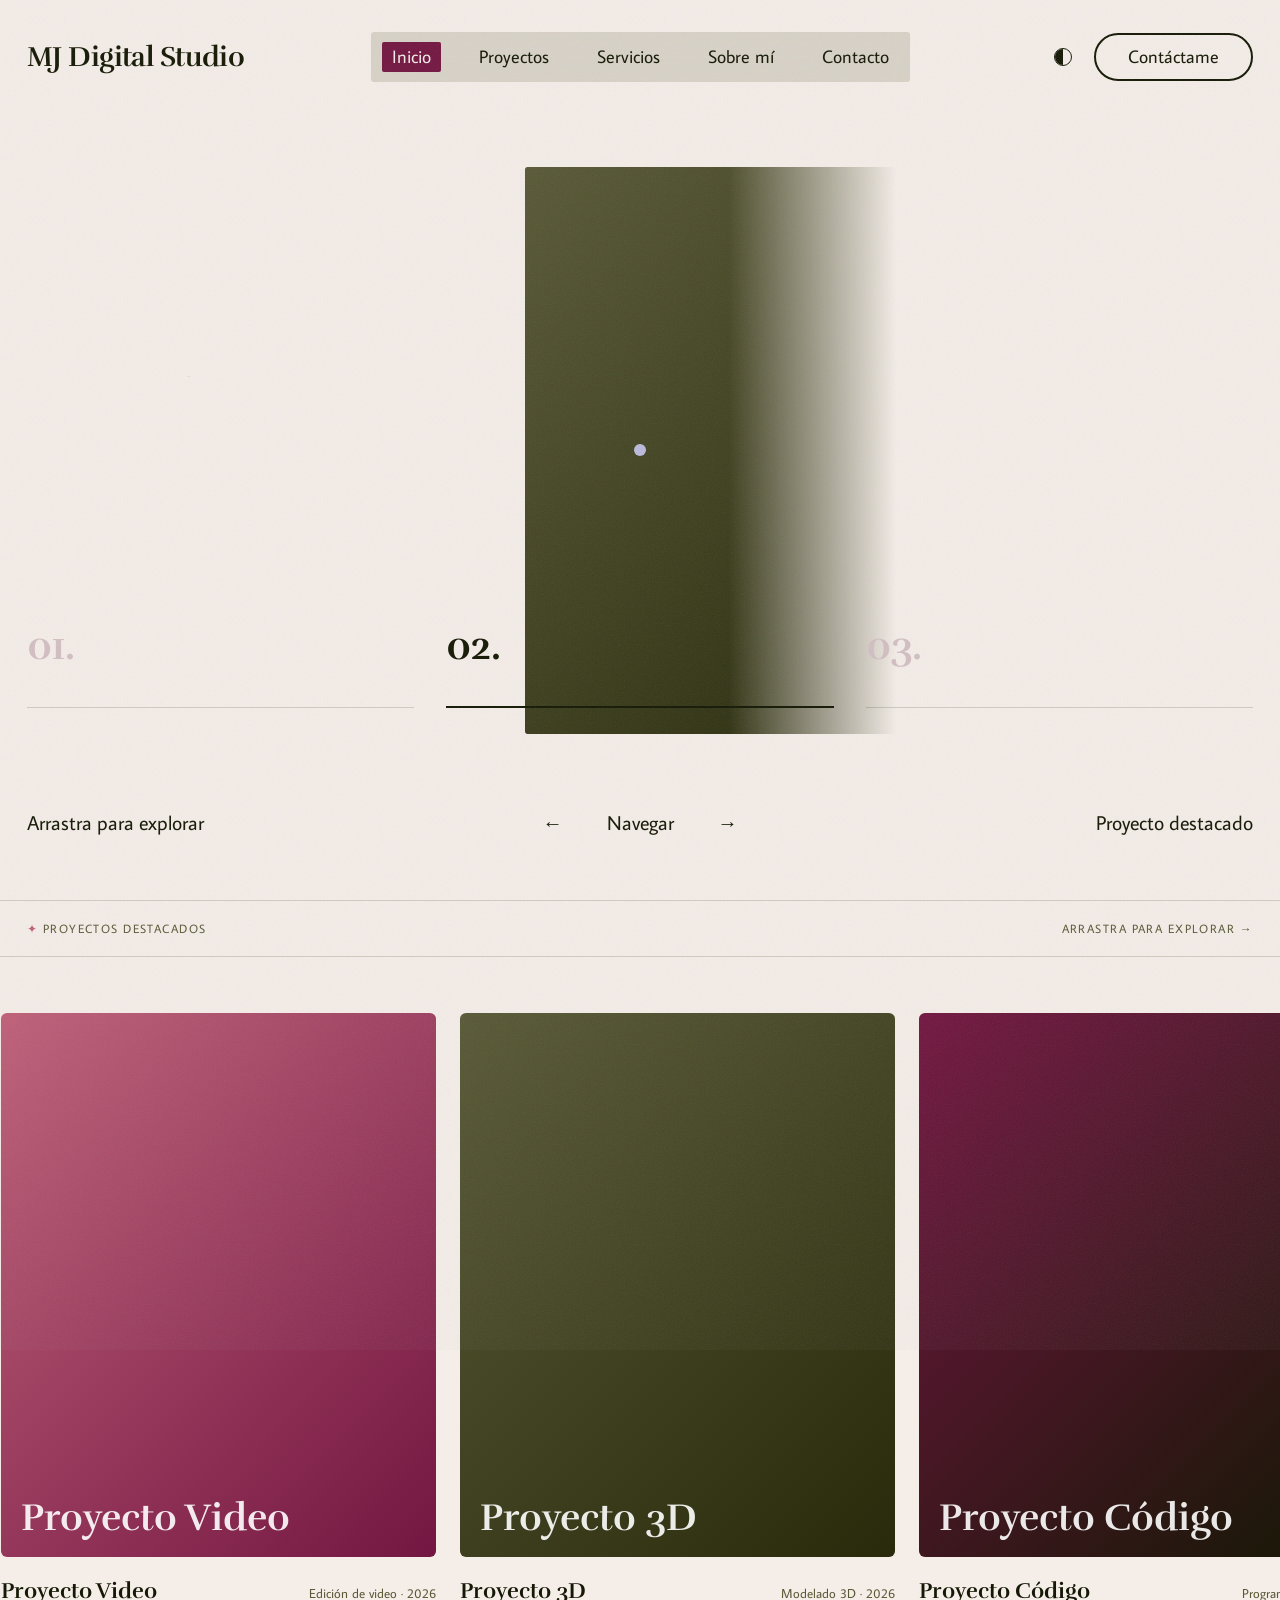
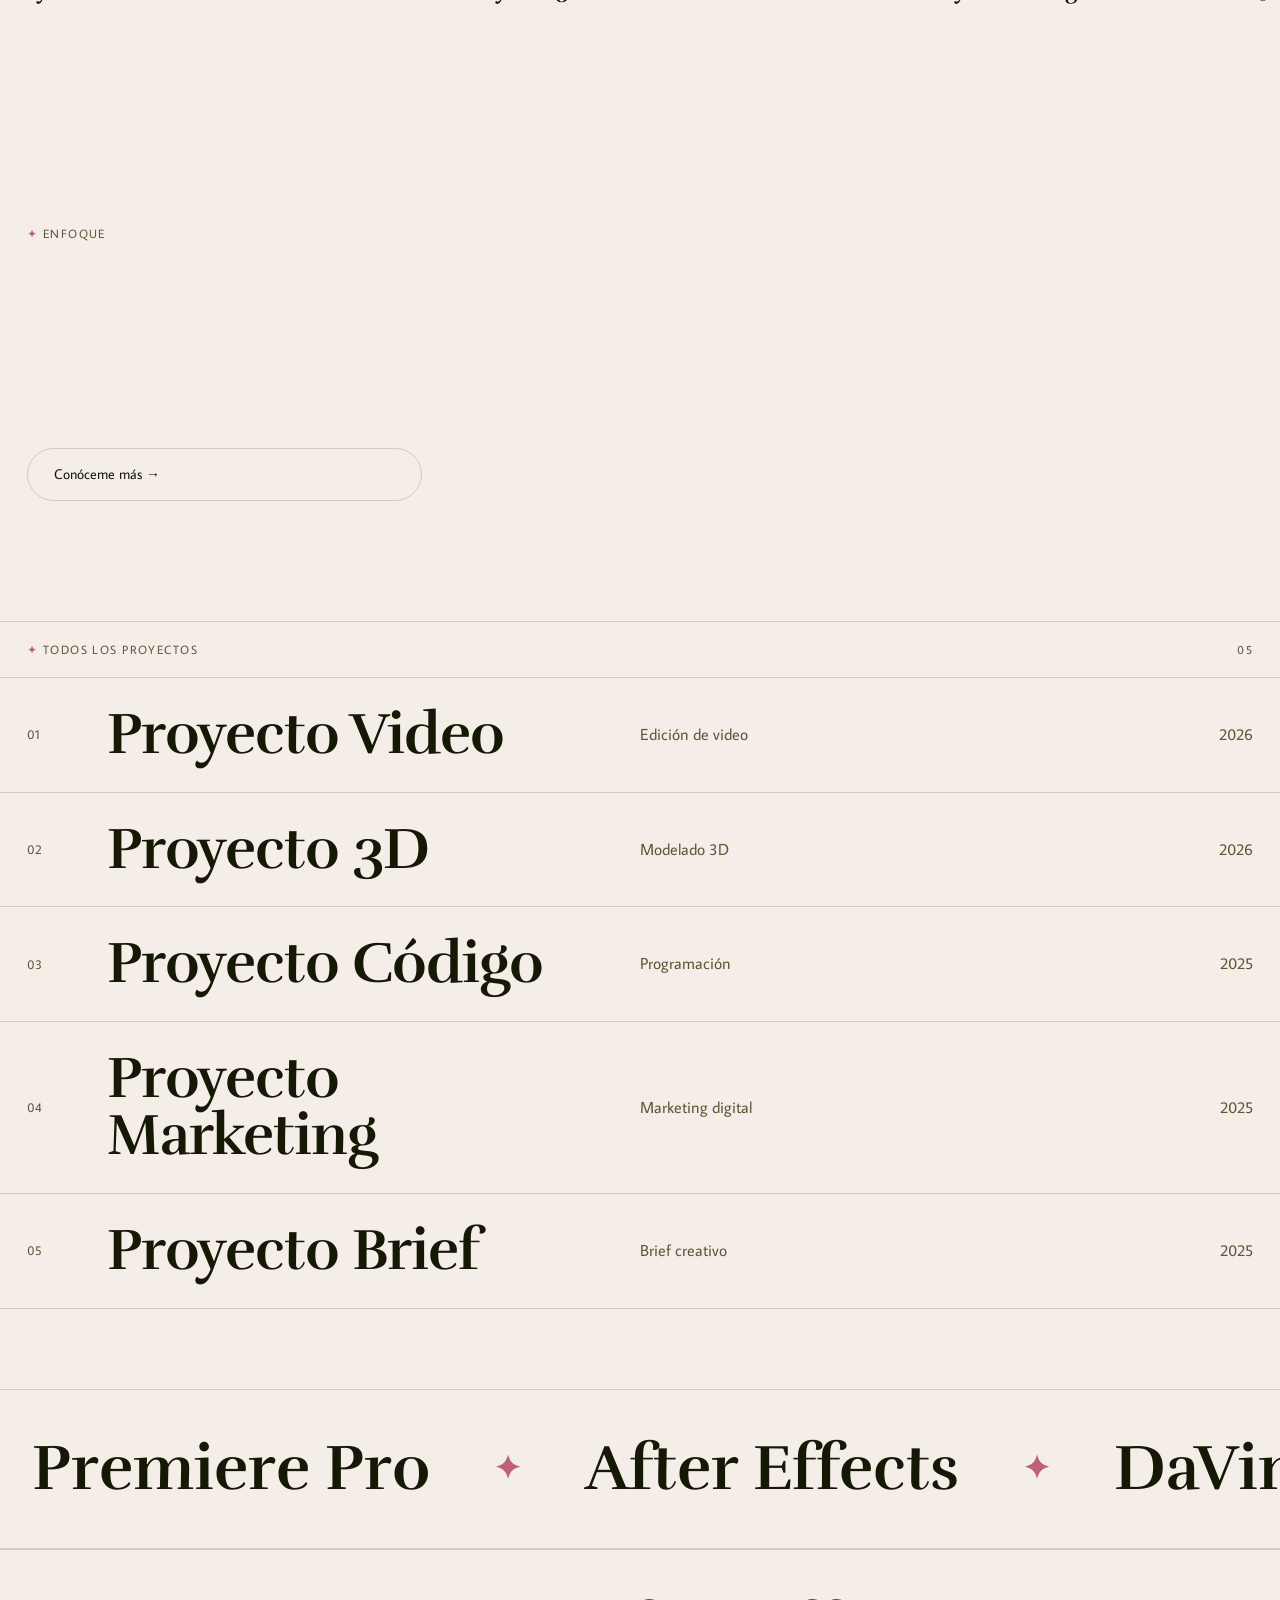
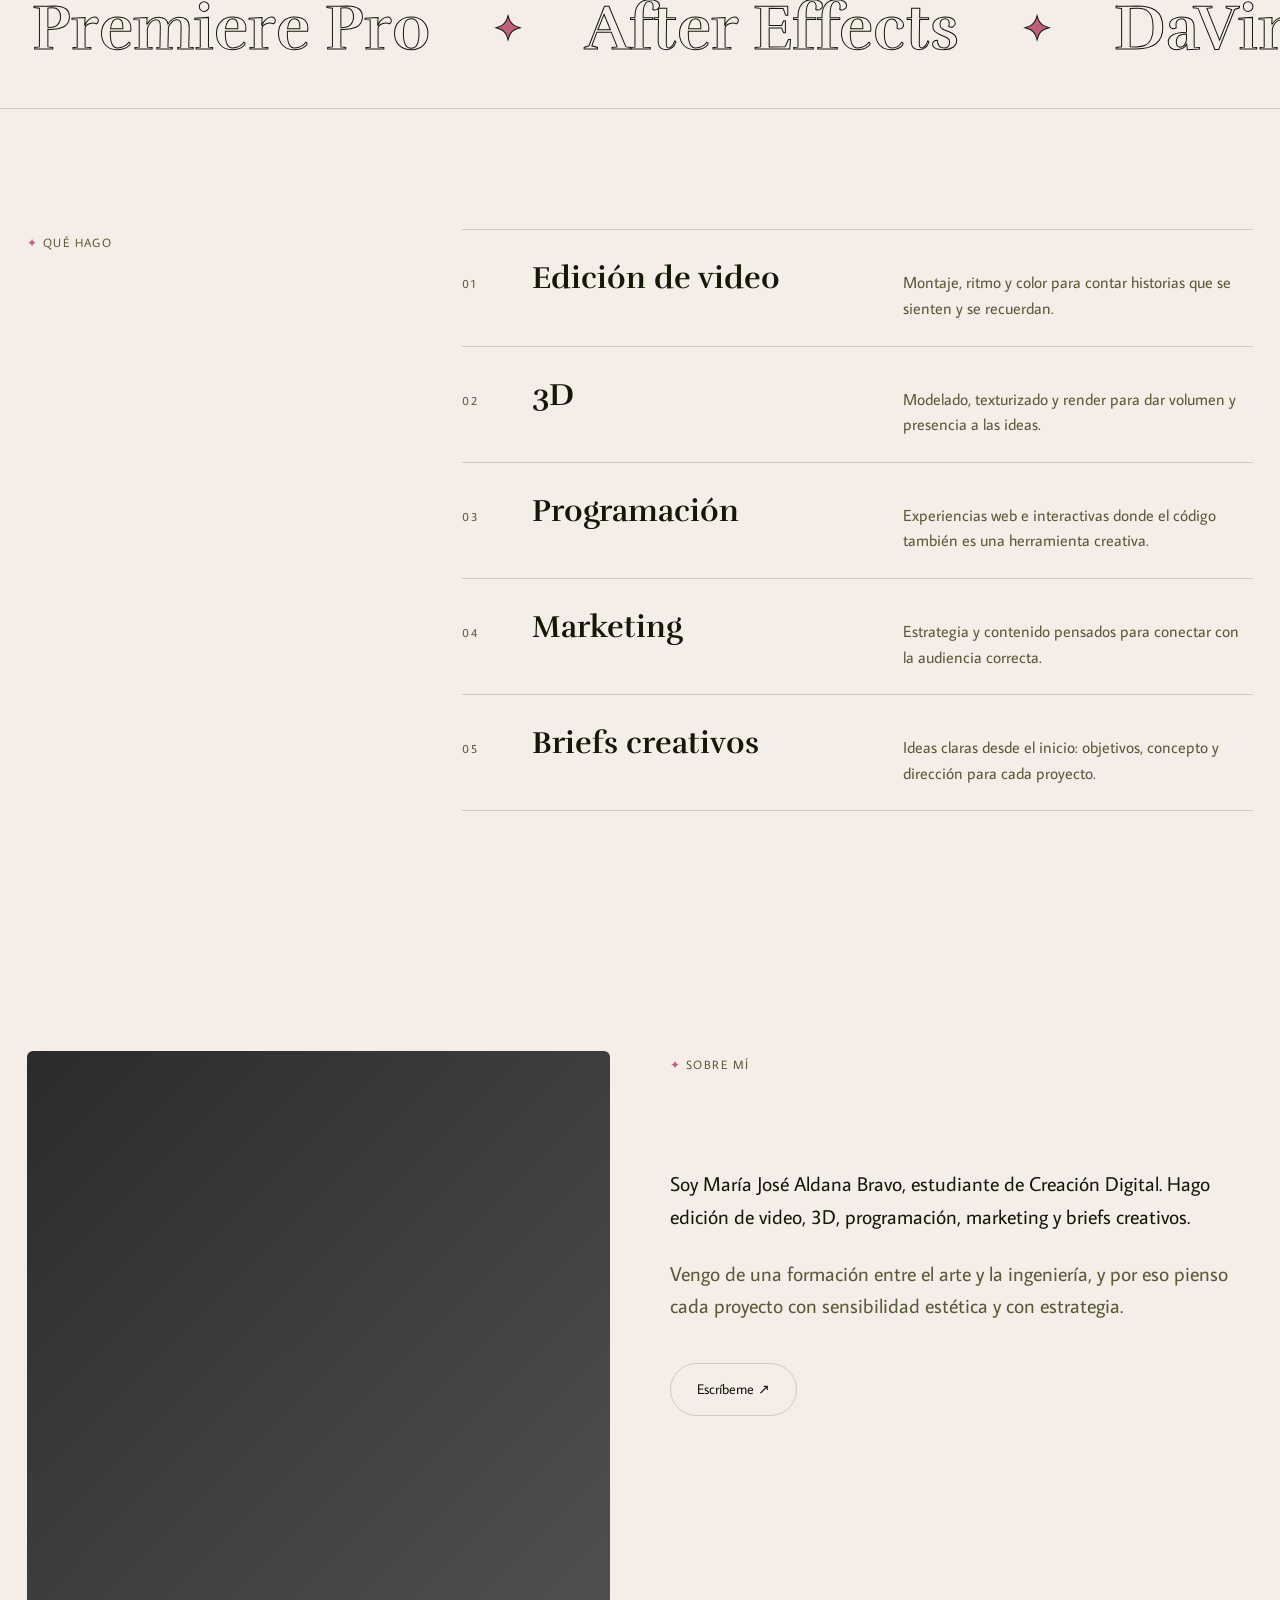
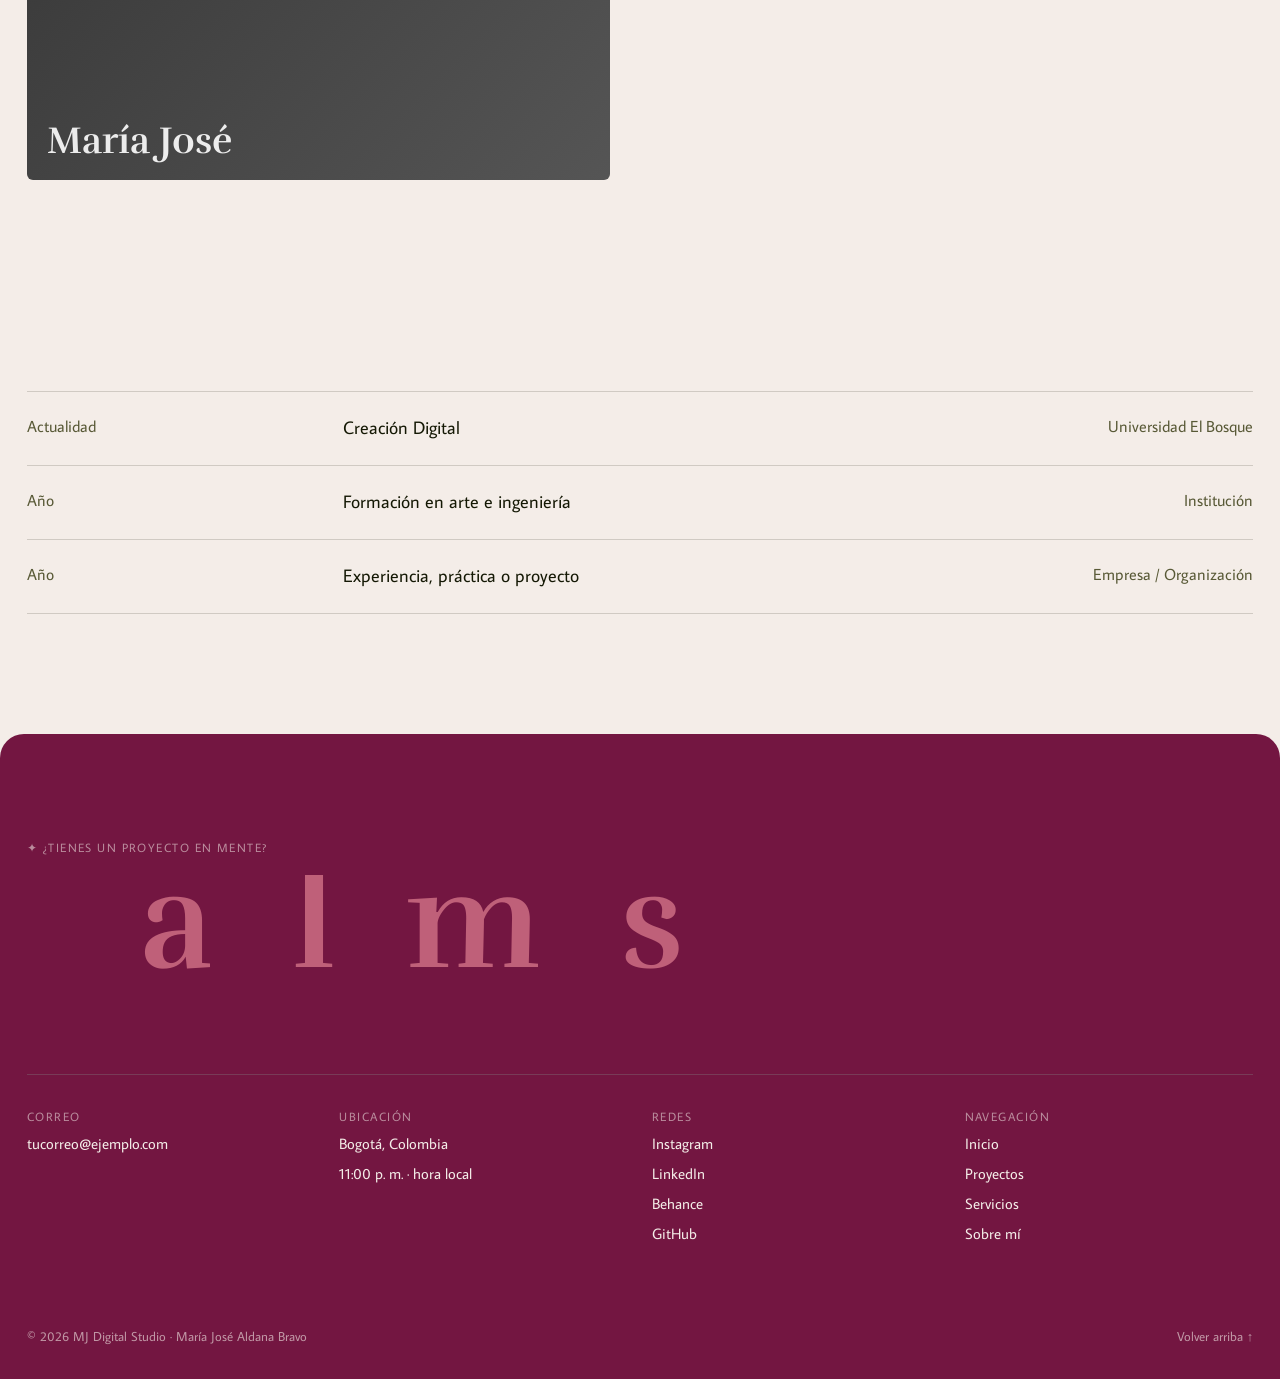
==== index.html @ 1cb133fa "Animacion de letras que entran y salen - Letras enmascaradas que entran alternando arriba/abajo al a" ====
<!doctype html>
<html lang="es">
<head>
  <meta charset="utf-8">
  <meta name="viewport" content="width=device-width, initial-scale=1, viewport-fit=cover">
  <title>MJ Digital Studio</title>
  <meta name="description" content="MJ Digital Studio — Portafolio de María José Aldana Bravo: edición de video, 3D, programación, marketing y briefs creativos.">
  <link rel="preconnect" href="https://fonts.googleapis.com">
  <link rel="preconnect" href="https://fonts.gstatic.com" crossorigin>
  <link href="https://fonts.googleapis.com/css2?family=Average+Sans&family=Rufina:wght@400;700&display=swap" rel="stylesheet">
  <link rel="stylesheet" href="css/styles.css">
</head>
<body class="is-loading" data-page="home" id="top">

  <!-- Preloader -->
  <div class="loader" id="loader">
    <span class="label">Cargando portafolio</span>
    <span class="loader__count">0</span>
  </div>

  <div class="cursor" id="cursor"><span></span></div>
  <header class="header" id="header"></header>
  <nav class="menu" id="menu"></nav>

  <main>
    <!-- HERO -->
    <section class="fh" id="inicio" data-cursor="Arrastrar">
      <div class="fh__media" id="fhMedia"></div>
      <h1 class="fh__title"><a class="sw-wrap" id="fhLink" href="#" data-cursor="Ver"><span id="fhTitle"></span></a></h1>
      <div class="fh__meta">
        <span class="sw-wrap"><span class="sw" id="fhYear"></span></span>
        <span class="sw-wrap"><span class="sw" id="fhCat"></span></span>
      </div>
      <div class="fh__tabs" id="fhTabs"></div>
      <div class="fh__bar">
        <span class="fh__drag">Arrastra para explorar</span>
        <div class="fh__nav">
          <button id="fhPrev" aria-label="Anterior" data-hover>←</button>
          <span>Navegar</span>
          <button id="fhNext" aria-label="Siguiente" data-hover>→</button>
        </div>
        <span>Proyecto destacado</span>
      </div>
    </section>

    <!-- PROYECTOS DESTACADOS (slider arrastrable) -->
    <div class="sec-head" id="proyectos">
      <span class="label"><span class="star">✦</span> Proyectos destacados</span>
      <span class="label">Arrastra para explorar →</span>
    </div>
    <section class="slider">
      <div class="slider__track" id="slider" data-cursor="Arrastrar"></div>
    </section>

    <!-- DECLARACIÓN -->
    <section class="statement">
      <div class="statement__side">
        <span class="label"><span class="star">✦</span> Enfoque</span>
        <a class="btn" href="#sobre-mi" data-hover>Conóceme más →</a>
      </div>
      <div>
        <h2 class="statement__text" id="statement"></h2>
      </div>
    </section>

    <!-- ARCHIVO / LISTA DE PROYECTOS -->
    <div class="sec-head">
      <span class="label"><span class="star">✦</span> Todos los proyectos</span>
      <span class="label" id="countProjects">00</span>
    </div>
    <section class="list" id="list"></section>
    <div class="list__preview" id="listPreview"></div>

    <!-- HERRAMIENTAS -->
    <section aria-label="Herramientas">
      <div class="marquee"><div class="marquee__inner"></div></div>
      <div class="marquee marquee--rev"><div class="marquee__inner"></div></div>
    </section>

    <!-- SERVICIOS -->
    <section class="services" id="servicios">
      <div>
        <span class="label"><span class="star">✦</span> Qué hago</span>
        <h2 style="margin-top:16px" data-split>Servicios y habilidades</h2>
      </div>
      <ul class="services__list" id="services"></ul>
    </section>

    <!-- SOBRE MÍ -->
    <section class="about" id="sobre-mi">
      <div class="about__photo reveal" id="aboutPhoto"></div>
      <div>
        <span class="label"><span class="star">✦</span> Sobre mí</span>
        <h2 style="margin-top:16px" id="aboutTitle" data-split></h2>
        <div class="about__text" id="aboutText"></div>
        <div class="about__actions" id="aboutActions"></div>
      </div>
    </section>

    <!-- TRAYECTORIA -->
    <section class="timeline">
      <h2 data-split>Trayectoria</h2>
      <ul id="timeline"></ul>
    </section>
  </main>

  <footer class="footer" id="contacto"></footer>

  <script src="js/data.js"></script>
  <script src="js/main.js"></script>
</body>
</html>
---- css/styles.css ----
/* =========================================================
   ESTILOS DEL PORTAFOLIO
   Cambia los colores y fuentes en :root
   ========================================================= */
/* ---------- Paleta MJ Digital Studio ----------
   Rosa     #BF6079
   Vino     #731641
   Oliva    #585936
   Musgo    #282A0B
   Noche    #141804
   Crema    #F4EDE8  (fondo claro que equilibra la paleta)
*/
:root {
  --rosa: #bf6079;
  --vino: #731641;
  --oliva: #585936;
  --musgo: #282a0b;
  --noche: #141804;
  --crema: #f4ede8;

  --bg: var(--crema);
  --bg-2: #eadfd8;
  --fg: var(--noche);
  --muted: var(--oliva);
  --soft: #d2bfc2;
  --line: rgba(20, 24, 4, 0.16);
  --pill: rgba(88, 89, 54, 0.12);
  --nav-bg: rgba(88, 89, 54, 0.18);
  --nav-solid: #e3d7cf;
  --glass: rgba(244, 237, 232, 0.82);
  --accent: var(--rosa);
  --chip: var(--vino);
  --chip-fg: var(--crema);
  --footer-bg: var(--vino);
  --footer-fg: var(--crema);
  --font-display: "Rufina", Georgia, "Times New Roman", serif;
  --font-body: "Average Sans", "Helvetica Neue", Arial, sans-serif;
  --gutter: clamp(16px, 2.1vw, 40px);
  --ease: cubic-bezier(0.22, 1, 0.36, 1);
}

[data-theme="dark"] {
  --bg: var(--noche);
  --bg-2: var(--musgo);
  --fg: var(--crema);
  --muted: #b3b48c;
  --soft: #4a4b2c;
  --line: rgba(244, 237, 232, 0.16);
  --pill: rgba(244, 237, 232, 0.1);
  --nav-bg: rgba(244, 237, 232, 0.14);
  --nav-solid: var(--musgo);
  --glass: rgba(20, 24, 4, 0.82);
  --accent: var(--rosa);
  --chip: var(--rosa);
  --chip-fg: var(--noche);
  --footer-bg: var(--musgo);
  --footer-fg: var(--crema);
}

::selection { background: var(--rosa); color: var(--crema); }

/* Textura de grano sobre toda la página */
body::after {
  content: ""; position: fixed; inset: -50%; z-index: 95; pointer-events: none; opacity: 0.09;
  background-image: url("data:image/svg+xml,%3Csvg xmlns='http://www.w3.org/2000/svg' width='200' height='200'%3E%3Cfilter id='n'%3E%3CfeTurbulence type='fractalNoise' baseFrequency='0.9' numOctaves='3' stitchTiles='stitch'/%3E%3C/filter%3E%3Crect width='100%25' height='100%25' filter='url(%23n)'/%3E%3C/svg%3E");
  animation: grain 0.8s steps(4) infinite;
}
@keyframes grain {
  25% { transform: translate(-3%, 2%); } 50% { transform: translate(2%, -3%); } 75% { transform: translate(-2%, -2%); }
}

*, *::before, *::after { box-sizing: border-box; margin: 0; padding: 0; }
html { scroll-behavior: smooth; }
body {
  background: var(--bg);
  color: var(--fg);
  font-family: var(--font-body);
  font-size: 16px;
  line-height: 1.6;
  -webkit-font-smoothing: antialiased;
  overflow-x: hidden;
  transition: background 0.5s var(--ease), color 0.5s var(--ease);
}
body.is-loading { overflow: hidden; }
a { color: inherit; text-decoration: none; }
img { display: block; max-width: 100%; }
ul { list-style: none; }
button { font: inherit; color: inherit; background: none; border: 0; cursor: pointer; }

.label {
  font-size: 12px;
  letter-spacing: 0.12em;
  text-transform: uppercase;
  color: var(--muted);
}
.star { display: inline-block; color: var(--accent); }
.wrap { padding: 0 var(--gutter); }

/* ---------- Preloader ---------- */
.loader {
  position: fixed; inset: 0; z-index: 100;
  background: var(--vino); color: var(--crema);
  display: flex; flex-direction: column; justify-content: space-between;
  padding: var(--gutter);
  transition: transform 1s var(--ease);
}
.loader.done { transform: translateY(-100%); }
.loader__count {
  font-family: var(--font-display);
  font-size: clamp(80px, 18vw, 260px);
  font-weight: 700;
  line-height: 0.9;
  align-self: flex-end;
}
.loader .label { color: inherit; opacity: 0.6; }

/* ---------- Cursor ---------- */
.cursor {
  position: fixed; top: 0; left: 0; z-index: 90;
  width: 12px; height: 12px; border-radius: 50%;
  background: #fff;
  pointer-events: none;
  mix-blend-mode: difference;
  transform: translate(-50%, -50%);
  transition: width 0.4s var(--ease), height 0.4s var(--ease), background 0.3s;
  display: flex; align-items: center; justify-content: center;
}
.cursor span {
  font-size: 11px; letter-spacing: 0.1em; text-transform: uppercase;
  color: #fff; opacity: 0; transition: opacity 0.2s;
}
.cursor.is-big { width: 96px; height: 96px; background: var(--accent); mix-blend-mode: normal; }
.cursor.is-big span { opacity: 1; }
.cursor.is-hover { width: 44px; height: 44px; }
@media (hover: none) { .cursor { display: none; } }

/* ---------- Header ---------- */
.header {
  position: fixed; top: 0; left: 0; right: 0; z-index: 50;
  display: grid; grid-template-columns: 1fr auto 1fr; align-items: center;
  padding: 40px var(--gutter) 20px;
  color: var(--fg);
  transition: transform 0.6s var(--ease), background 0.4s, padding 0.4s var(--ease);
}
.header.scrolled { background: var(--glass); backdrop-filter: blur(12px); -webkit-backdrop-filter: blur(12px); padding-top: 16px; padding-bottom: 16px; }
.header.hide { transform: translateY(-110%); }
body.menu-open .header { transform: none; background: transparent; backdrop-filter: none; }
.logo { font-family: var(--font-display); font-size: 30px; font-weight: 700; letter-spacing: -0.02em; justify-self: start; line-height: 1; }
.logo img { height: 34px; }
.header__nav {
  display: flex; align-items: center; padding: 12px 13px; background: var(--nav-bg);
  border-radius: 3px; font-size: 20px; font-weight: 500; letter-spacing: 0;
  backdrop-filter: blur(10px); -webkit-backdrop-filter: blur(10px);
}
.header__nav a {
  position: relative; padding: 4px 11px 4px; border-radius: 2px; line-height: 24px;
  color: var(--fg); transition: color 0.35s var(--ease);
}
.header__nav a + a { margin-left: 40px; }
.header__nav a::before {
  content: ""; position: absolute; inset: 0; z-index: -1; border-radius: inherit; background: var(--fg);
  transform: scaleY(0); transform-origin: bottom; transition: transform 0.4s var(--ease);
}
.header__nav a:hover::before, .header__nav a.active::before { transform: scaleY(1); }
.header__nav a::before { background: var(--chip); }
.header__nav a:hover, .header__nav a.active { color: var(--chip-fg); }
.header__nav a { isolation: isolate; }
.header__right { display: flex; align-items: center; gap: 22px; justify-self: end; }
.pill-btn {
  display: inline-flex; align-items: center; padding: 12px 38px; border: 2px solid var(--fg); border-radius: 100px;
  font-size: 20px; font-weight: 500; letter-spacing: 0; line-height: 1.2;
  transition: background 0.35s, color 0.35s;
}
.pill-btn:hover { background: var(--fg); color: var(--bg); }
.menu-btn { display: none; align-items: center; gap: 10px; font-size: 16px; font-weight: 500; }
.menu-btn i { display: block; width: 26px; height: 8px; position: relative; }
.menu-btn i::before, .menu-btn i::after {
  content: ""; position: absolute; left: 0; right: 0; height: 1.5px; background: currentColor;
  transition: transform 0.5s var(--ease), top 0.5s var(--ease);
}
.menu-btn i::before { top: 0; }
.menu-btn i::after { top: 100%; }
body.menu-open .menu-btn i::before { top: 50%; transform: rotate(45deg); }
body.menu-open .menu-btn i::after { top: 50%; transform: rotate(-45deg); }
.theme-btn { width: 18px; height: 18px; border-radius: 50%; border: 1.5px solid currentColor; position: relative; overflow: hidden; }
.theme-btn::after { content: ""; position: absolute; inset: 0 50% 0 0; background: currentColor; }

/* ---------- Menú pantalla completa ---------- */
.menu {
  position: fixed; inset: 0; z-index: 40;
  background: var(--bg-2);
  display: grid; grid-template-columns: 1fr auto; align-items: end; gap: 40px;
  padding: 120px var(--gutter) var(--gutter);
  clip-path: inset(0 0 100% 0);
  transition: clip-path 0.9s var(--ease);
}
body.menu-open .menu { clip-path: inset(0 0 0 0); }
.menu__links a {
  display: block;
  font-family: var(--font-display);
  font-size: clamp(44px, 9vw, 120px);
  font-weight: 700; line-height: 1.02; letter-spacing: -0.02em;
  transform: translateY(40px); opacity: 0;
  transition: transform 0.8s var(--ease), opacity 0.8s var(--ease), color 0.3s;
}
.menu__links a:hover { color: var(--accent); }
.menu__links a sup { font-size: 14px; font-family: var(--font-body); color: var(--muted); margin-left: 8px; vertical-align: top; }
body.menu-open .menu__links a { transform: none; opacity: 1; }
body.menu-open .menu__links li:nth-child(2) a { transition-delay: 0.05s; }
body.menu-open .menu__links li:nth-child(3) a { transition-delay: 0.1s; }
body.menu-open .menu__links li:nth-child(4) a { transition-delay: 0.15s; }
body.menu-open .menu__links li:nth-child(5) a { transition-delay: 0.2s; }
.menu__info { display: grid; gap: 6px; text-align: right; font-size: 14px; }

/* ---------- Hero: slider de proyecto destacado ---------- */
.fh {
  position: relative; height: 100vh; height: 100svh; min-height: 640px;
  overflow: hidden; user-select: none; touch-action: pan-y;
}
.fh__media {
  position: absolute; z-index: 2; pointer-events: none;
  left: 41%; width: min(29vw, 560px); top: 18.5%; bottom: 18.5%;
}
.fh__img {
  position: absolute; inset: 0; opacity: 0; transform: scale(1.06) translateX(3%); filter: blur(8px);
  transition: opacity 0.9s var(--ease), transform 1.4s var(--ease), filter 0.9s var(--ease);
}
.fh__img.active { opacity: 1; transform: none; filter: none; }
.fh__img img { width: 100%; height: 100%; object-fit: cover; }
.fh__img img.cut { object-fit: contain; }
.fh__img .ph {
  width: 100%; height: 100%; border-radius: 2px; font-size: 0;
  -webkit-mask-image: linear-gradient(90deg, #000 55%, transparent 100%);
  mask-image: linear-gradient(90deg, #000 55%, transparent 100%);
}
.sw-wrap { display: block; overflow: hidden; padding-bottom: 0.08em; margin-bottom: -0.08em; }
.sw { display: inline-block; transition: transform 0.6s var(--ease), opacity 0.6s var(--ease); }
.sw.out { transform: translateY(-105%); opacity: 0; }
.sw.in-start { transform: translateY(105%); opacity: 0; transition: none; }
body:not(.ready) .fh .sw { transform: translateY(105%); }
body.ready .fh .sw { transition-delay: 0s; }
.fh__title {
  position: absolute; z-index: 1; left: var(--gutter); top: 48%; transform: translateY(-50%);
  font-family: var(--font-display); font-weight: 700; letter-spacing: -0.02em; line-height: 1;
  font-size: clamp(54px, 7.7vw, 160px); white-space: nowrap;
}
.fh__meta {
  position: absolute; z-index: 3; right: var(--gutter); top: 48%; transform: translateY(-50%);
  text-align: right; font-size: 20px; font-weight: 500; line-height: 1.5; letter-spacing: 0;
}
.fh__tabs {
  position: absolute; z-index: 3; left: var(--gutter); right: var(--gutter); top: 69.5%;
  display: grid; grid-template-columns: repeat(var(--n, 3), 1fr); gap: 32px;
}
.fh__tab { text-align: left; }
.fh__num {
  display: block; font-family: var(--font-display); font-weight: 700; letter-spacing: -0.02em; line-height: 1;
  font-size: clamp(36px, 3.2vw, 62px); color: var(--soft); transition: color 0.5s var(--ease);
}
.fh__tab.active .fh__num, .fh__tab:hover .fh__num { color: var(--fg); }
.fh__line { display: block; position: relative; height: 1px; background: var(--line); margin-top: clamp(28px, 4.5vh, 56px); }
.fh__line i { position: absolute; left: 0; top: -1px; height: 2px; width: 0; background: var(--fg); }
.fh__tab.active .fh__line i { animation: fhProg var(--dur, 6s) linear forwards; }
.fh.paused .fh__tab.active .fh__line i { animation-play-state: paused; }
@keyframes fhProg { to { width: 100%; } }
.fh__bar {
  position: absolute; z-index: 3; left: var(--gutter); right: var(--gutter); bottom: 6.5%;
  display: grid; grid-template-columns: 1fr auto 1fr; align-items: center;
  font-size: 20px; font-weight: 500; letter-spacing: 0;
}
.fh__bar > :last-child { justify-self: end; }
.fh__drag {
  background: linear-gradient(90deg, var(--fg) 40%, var(--soft) 50%, var(--fg) 60%) 0 0 / 300% 100%;
  -webkit-background-clip: text; background-clip: text; color: transparent;
  animation: shimmer 3s linear infinite;
}
@keyframes shimmer { from { background-position: 100% 0; } to { background-position: -50% 0; } }
.fh__nav { display: flex; align-items: center; gap: 40px; }
.fh__nav button { font-size: 20px; padding: 4px; transition: transform 0.4s var(--ease); }
.fh__nav button:first-child:hover { transform: translateX(-4px); }
.fh__nav button:last-child:hover { transform: translateX(4px); }

/* ---------- Encabezado de sección ---------- */
.sec-head {
  display: flex; justify-content: space-between; align-items: center;
  padding: 18px var(--gutter); border-top: 1px solid var(--line); border-bottom: 1px solid var(--line);
}

/* ---------- Slider de proyectos ---------- */
.slider { padding: 56px 0 96px; }
.slider__track {
  display: flex; gap: 24px; padding: 0 var(--gutter);
  overflow-x: auto; scrollbar-width: none; cursor: grab;
  scroll-snap-type: x proximity;
}
.slider__track::-webkit-scrollbar { display: none; }
.slider__track.is-dragging { cursor: grabbing; scroll-snap-type: none; }
.slider__track.is-dragging a { pointer-events: none; }
.card { flex: 0 0 clamp(260px, 34vw, 520px); scroll-snap-align: start; }
.card__media {
  aspect-ratio: 4 / 5; border-radius: 6px; overflow: hidden; position: relative;
  background: var(--bg-2);
}
.card__media img, .card__media .ph {
  width: 100%; height: 100%; object-fit: cover;
  transition: transform 1.2s var(--ease);
}
.card:hover .card__media img, .card:hover .card__media .ph { transform: scale(1.06); }
.ph {
  display: flex; align-items: flex-end; padding: 20px;
  font-family: var(--font-display); font-weight: 700; font-size: clamp(28px, 3vw, 44px);
  color: rgba(255,255,255,0.9); line-height: 1;
}
.card__meta { display: flex; justify-content: space-between; align-items: baseline; margin-top: 16px; gap: 12px; }
.card__title { font-family: var(--font-display); font-size: 22px; font-weight: 700; }
.card__info { font-size: 13px; color: var(--muted); white-space: nowrap; }

/* ---------- Declaración ---------- */
.statement { padding: 120px var(--gutter); display: grid; grid-template-columns: 1fr 2fr; gap: 40px; }
.statement__text {
  font-family: var(--font-display);
  font-size: clamp(34px, 5.4vw, 88px); font-weight: 700; line-height: 1; letter-spacing: -0.02em;
}
.statement__text > span { display: block; }
.statement__text > span:nth-child(even) { color: var(--muted); }
.statement__side { display: flex; flex-direction: column; justify-content: space-between; gap: 32px; }
.statement__p { max-width: 520px; margin-left: auto; margin-top: 48px; font-size: 18px; color: var(--muted); }

.btn {
  display: inline-flex; align-items: center; gap: 12px;
  padding: 14px 26px; border: 1px solid var(--line); border-radius: 100px;
  font-size: 14px; position: relative; overflow: hidden; isolation: isolate;
  transition: color 0.5s var(--ease), border-color 0.5s;
}
.btn::before {
  content: ""; position: absolute; inset: 0; z-index: -1; background: var(--fg);
  transform: translateY(101%); border-radius: inherit; transition: transform 0.5s var(--ease);
}
.btn:hover { color: var(--bg); border-color: var(--fg); }
.btn:hover::before { transform: none; }

/* ---------- Lista de proyectos (archivo) ---------- */
.list { padding-bottom: 80px; }
.list__item {
  display: grid; grid-template-columns: 60px 1fr 1fr 80px; align-items: center; gap: 20px;
  padding: 28px var(--gutter); border-bottom: 1px solid var(--line);
  transition: padding 0.5s var(--ease), color 0.3s;
}
.list__num { font-size: 13px; color: var(--muted); }
.list__title {
  font-family: var(--font-display); font-weight: 700;
  font-size: clamp(28px, 4.5vw, 64px); line-height: 1; letter-spacing: -0.02em;
  transition: transform 0.6s var(--ease);
}
.list__cat { color: var(--muted); }
.list__year { text-align: right; color: var(--muted); }
.list:hover .list__item { color: var(--muted); }
.list .list__item:hover { color: var(--fg); }
.list__item:hover .list__title { transform: translateX(20px); }
.list__preview {
  position: fixed; top: 0; left: 0; z-index: 30; width: 300px; aspect-ratio: 4 / 5;
  border-radius: 6px; overflow: hidden; pointer-events: none;
  opacity: 0; transform: translate(-50%, -50%) scale(0.8);
  transition: opacity 0.4s var(--ease), transform 0.4s var(--ease);
}
.list__preview.on { opacity: 1; transform: translate(-50%, -50%) scale(1); }
.list__preview > * { width: 100%; height: 100%; object-fit: cover; }

/* ---------- Marquesina ---------- */
.marquee { overflow: hidden; border-top: 1px solid var(--line); border-bottom: 1px solid var(--line); padding: 28px 0; }
.marquee__inner { display: flex; width: max-content; animation: marquee 30s linear infinite; }
.marquee--rev .marquee__inner { animation-direction: reverse; }
.marquee__inner span {
  font-family: var(--font-display); font-weight: 700; font-size: clamp(32px, 5vw, 72px);
  padding: 0 32px; display: flex; align-items: center; gap: 64px; white-space: nowrap;
}
.marquee__inner span::after { content: "✦"; color: var(--accent); font-size: 0.5em; }
.marquee--rev .marquee__inner span { color: transparent; -webkit-text-stroke: 1px var(--fg); }
@keyframes marquee { to { transform: translateX(-50%); } }

/* ---------- Servicios ---------- */
.services { padding: 120px var(--gutter); display: grid; grid-template-columns: 1fr 2fr; gap: 40px; }
.services h2, .about h2, .timeline h2 {
  font-family: var(--font-display); font-size: clamp(32px, 4vw, 56px); line-height: 1; letter-spacing: -0.02em;
}
.services__list li {
  display: grid; grid-template-columns: 50px 1fr 1fr; gap: 20px; align-items: baseline;
  padding: 24px 0; border-top: 1px solid var(--line);
}
.services__list li:last-child { border-bottom: 1px solid var(--line); }
.services__list h3 { font-family: var(--font-display); font-size: clamp(22px, 2.4vw, 32px); }
.services__list p { color: var(--muted); }

/* ---------- Sobre mí ---------- */
.about { padding: 120px var(--gutter); display: grid; grid-template-columns: 1fr 1fr; gap: 60px; align-items: start; }
.about__photo { aspect-ratio: 4 / 5; border-radius: 6px; overflow: hidden; background: var(--bg-2); position: sticky; top: 100px; }
.about__photo img, .about__photo .ph { width: 100%; height: 100%; object-fit: cover; }
.about__text p { font-size: clamp(18px, 1.6vw, 22px); margin-top: 24px; }
.about__text p + p { color: var(--muted); }
.about__actions { margin-top: 40px; display: flex; gap: 12px; flex-wrap: wrap; }

/* ---------- Trayectoria ---------- */
.timeline { padding: 0 var(--gutter) 120px; }
.timeline h2 { margin-bottom: 40px; }
.timeline li {
  display: grid; grid-template-columns: 1fr 2fr 1fr; gap: 20px; padding: 22px 0; border-top: 1px solid var(--line);
}
.timeline li:last-child { border-bottom: 1px solid var(--line); }
.timeline strong { font-weight: 500; font-size: 18px; }
.timeline span { color: var(--muted); }
.timeline li span:last-child { text-align: right; }

/* ---------- Footer / contacto ---------- */
.footer { background: var(--footer-bg); color: var(--footer-fg); padding: 100px var(--gutter) 32px; border-radius: 24px 24px 0 0; }
.footer .label { color: inherit; opacity: 0.55; }
.footer__cta {
  display: block; font-family: var(--font-display); font-weight: 700;
  font-size: clamp(48px, 11vw, 210px); line-height: 0.9; letter-spacing: -0.02em; margin: 24px 0 64px;
  overflow-wrap: anywhere;
  transition: color 0.4s;
}
.footer__cta:hover { color: var(--rosa); }
.footer__grid { display: grid; grid-template-columns: repeat(4, 1fr); gap: 24px; padding-top: 32px; border-top: 1px solid rgba(128,128,128,0.35); }
.footer__grid div { display: grid; gap: 6px; align-content: start; font-size: 15px; }
.footer__grid a:hover { color: var(--accent); }
.footer__bottom { display: flex; justify-content: space-between; margin-top: 80px; font-size: 13px; opacity: 0.6; gap: 16px; flex-wrap: wrap; }

/* ---------- Página de proyecto ---------- */
.p-hero { padding: 160px var(--gutter) 48px; }
.p-hero h1 {
  font-family: var(--font-display); font-size: clamp(52px, 11vw, 190px); line-height: 0.92; letter-spacing: -0.02em;
}
.p-hero__intro { margin-top: 32px; max-width: 560px; font-size: 20px; color: var(--muted); }
.p-cover { margin: 0 var(--gutter); aspect-ratio: 16 / 9; border-radius: 8px; overflow: hidden; }
.p-cover > * { width: 100%; height: 100%; object-fit: cover; }
.p-info { padding: 100px var(--gutter); display: grid; grid-template-columns: 1fr 2fr; gap: 40px; }
.p-meta { display: grid; gap: 20px; align-content: start; }
.p-meta div { border-top: 1px solid var(--line); padding-top: 12px; }
.p-meta strong { display: block; font-weight: 500; margin-top: 4px; }
.p-desc p { font-size: clamp(20px, 2vw, 28px); line-height: 1.4; }
.p-desc .btn { margin-top: 32px; }
.p-quote {
  padding: 40px var(--gutter) 100px;
  font-family: var(--font-display); font-size: clamp(30px, 4.5vw, 72px); line-height: 1.05; letter-spacing: -0.02em;
  max-width: 1300px;
}
.p-gallery { display: grid; grid-template-columns: 1fr 1fr; gap: 24px; padding: 0 var(--gutter) 100px; }
.p-gallery > * { border-radius: 6px; overflow: hidden; aspect-ratio: 4 / 3; width: 100%; object-fit: cover; }
.p-gallery > *:nth-child(3n) { grid-column: span 2; aspect-ratio: 16 / 8; }
.p-next { display: block; padding: 100px var(--gutter); border-top: 1px solid var(--line); text-align: center; }
.p-next h2 {
  font-family: var(--font-display); font-size: clamp(48px, 10vw, 170px); line-height: 1; letter-spacing: -0.02em; margin-top: 16px;
  transition: color 0.4s;
}
.p-next:hover h2 { color: var(--accent); }

/* ---------- Animación de aparición ---------- */
.reveal { opacity: 0; transform: translateY(50px); transition: opacity 1.1s var(--ease), transform 1.1s var(--ease); }
.reveal.in { opacity: 1; transform: none; }

/* ---------- Responsive ---------- */
/* =========================================================
   BARRA DE NAVEGACIÓN — RESPONSIVE POR DISPOSITIVO
   ---------------------------------------------------------
   ≥1920px      Pantallas grandes / 2K / 4K
   1440–1919    Escritorio (diseño base)
   1200–1439    Laptop
   900–1199     Laptop pequeño / tablet horizontal
   600–899      Tablet vertical
   380–599      Móvil  → la barra pasa abajo, estilo app
   <380         Móvil pequeño
   + móviles en horizontal, pantallas táctiles
   ========================================================= */

/* Pantallas grandes */
@media (min-width: 1920px) {
  .header { padding-top: 48px; }
  .logo { font-size: 34px; }
  .header__nav { font-size: 22px; padding: 14px 15px; }
  .header__nav a { line-height: 26px; padding: 5px 13px; }
  .header__nav a + a { margin-left: 48px; }
  .pill-btn { font-size: 22px; padding: 14px 44px; }
}

/* Laptop */
@media (max-width: 1439px) {
  .header { padding-top: 32px; }
  .logo { font-size: 28px; }
  .header__nav { font-size: 18px; padding: 10px 11px; }
  .header__nav a { line-height: 22px; padding: 4px 10px; }
  .header__nav a + a { margin-left: 28px; }
  .pill-btn { font-size: 18px; padding: 11px 32px; }
}

/* Laptop pequeño / tablet horizontal */
@media (max-width: 1199px) {
  .header { padding-top: 26px; }
  .logo { font-size: 26px; }
  .header__nav { font-size: 16px; padding: 8px 9px; }
  .header__nav a { line-height: 20px; padding: 4px 9px; }
  .header__nav a + a { margin-left: 14px; }
  .header__right { gap: 16px; }
  .pill-btn { font-size: 16px; padding: 9px 24px; border-width: 1.5px; }
  .fh__meta, .fh__bar, .fh__nav button { font-size: 16px; }
}

/* Tablet vertical: la barra sigue arriba; "Contáctame" se oculta (ya está en la barra) */
@media (max-width: 899px) {
  .header { padding-top: 20px; }
  .logo { font-size: 24px; }
  .header__nav { font-size: 15px; padding: 6px 7px; }
  .header__nav a { padding: 4px 9px; }
  .header__nav a + a { margin-left: 4px; }
  .pill-btn { display: none; }
}

/* Móvil: la barra se fija abajo, a todo el ancho */
@media (max-width: 599px) {
  .header { grid-template-columns: 1fr auto; padding: 16px var(--gutter) 12px; transition: top 0.5s var(--ease), background 0.4s; }
  .header.hide { transform: none; top: -90px; }
  .header.scrolled { background: var(--bg); backdrop-filter: none; -webkit-backdrop-filter: none; padding-top: 12px; padding-bottom: 12px; }
  .menu-btn { display: flex; }
  .header__nav {
    position: fixed; z-index: 60;
    left: 12px; right: 12px; bottom: calc(12px + env(safe-area-inset-bottom));
    justify-content: space-between;
    font-size: 14px; padding: 6px;
    background: var(--nav-solid); border-radius: 6px;
    box-shadow: 0 10px 30px rgba(0, 0, 0, 0.18);
  }
  .header__nav a { padding: 7px 10px; line-height: 18px; border-radius: 4px; white-space: nowrap; }
  .header__nav a + a { margin-left: 0; }
  body.menu-open .header__nav { opacity: 0; pointer-events: none; }
  .footer { padding-bottom: calc(96px + env(safe-area-inset-bottom)); }
}

/* Móvil pequeño */
@media (max-width: 379px) {
  .header__nav { font-size: 12.5px; padding: 5px; left: 8px; right: 8px; }
  .header__nav a { padding: 6px 6px; }
}

/* Móvil en horizontal (poca altura) */
@media (max-height: 500px) and (orientation: landscape) {
  .header { padding-top: 10px; padding-bottom: 8px; }
  .header__nav { font-size: 14px; padding: 5px 6px; }
  .header__nav a { padding: 3px 8px; }
}

/* Pantallas táctiles: sin efecto hover que se quede "pegado" */
@media (hover: none) {
  .header__nav a:not(.active):hover { color: var(--fg); }
  .header__nav a:not(.active):hover::before { transform: scaleY(0); }
}

/* ---------- Resto del sitio ---------- */
@media (max-width: 900px) {
  .fh__media { left: 50%; transform: translateX(-50%); width: 62vw; top: 14%; bottom: 36%; }
  .fh__title { top: 50%; font-size: 13vw; white-space: normal; right: var(--gutter); }
  .fh__meta { top: auto; bottom: 34%; transform: none; text-align: left; left: var(--gutter); right: auto; font-size: 15px; }
  .fh__meta .sw-wrap { display: inline-block; margin-right: 8px; }
  .fh__tabs { top: auto; bottom: 15%; gap: 14px; }
  .fh__line { margin-top: 16px; }
  .fh__bar { font-size: 14px; bottom: 5%; grid-template-columns: 1fr auto; }
  .fh__bar > :last-child { display: none; }
  .fh__nav { gap: 14px; }
  .statement, .services, .about, .p-info { grid-template-columns: 1fr; }
  .about__photo { position: static; }
  .list__item { grid-template-columns: 36px 1fr; }
  .list__cat { grid-column: 2; }
  .list__year { display: none; }
  .list__preview { display: none; }
  .services__list li { grid-template-columns: 36px 1fr; }
  .services__list p { grid-column: 2; }
  .timeline li { grid-template-columns: 1fr; gap: 4px; }
  .timeline li span:last-child { text-align: left; }
  .footer__grid { grid-template-columns: 1fr 1fr; }
  .menu { grid-template-columns: 1fr; }
  .menu__info { text-align: left; }
  .p-gallery { grid-template-columns: 1fr; }
  .p-gallery > *:nth-child(3n) { grid-column: auto; aspect-ratio: 4 / 3; }
  .card { flex-basis: 78vw; }
}

/* Hero en móvil: deja espacio para la barra inferior */
@media (max-width: 599px) {
  .fh__media { top: 84px; bottom: 300px; width: 70vw; }
  .fh__meta { bottom: 238px; }
  .fh__tabs { bottom: 146px; }
  .fh__bar { bottom: calc(86px + env(safe-area-inset-bottom)); }
}

/* =========================================================
   LETRAS QUE ENTRAN Y SALEN
   Cada letra está dentro de una máscara (.ch) y se desliza
   desde arriba o desde abajo (--d = 1 / -1), escalonada (--i).
   ========================================================= */
.split { --stagger: 32ms; --dur: 0.95s; }
.split .word { display: inline-block; white-space: nowrap; }
.split .ch {
  display: inline-block; overflow: hidden; vertical-align: top;
  padding: 0.06em 0 0.14em; margin: -0.06em 0 -0.14em;
}
.split .ch__in {
  display: inline-block; position: relative;
  transform: translateY(calc(var(--d) * 115%));
  transition:
    transform var(--dur) var(--ease) calc(var(--i) * var(--stagger)),
    translate 0.6s var(--ease) calc(var(--i) * 22ms);
}
.split.in .ch__in { transform: none; }

/* Título del hero: más rápido para el cambio de proyecto */
#fhTitle.split { --stagger: 26ms; --dur: 0.75s; }
#fhLink.sw-wrap { overflow: visible; }

/* "Hablemos": al pasar el mouse cada letra rueda y aparece su copia */
.footer__cta.split .ch__in { padding-bottom: 0.3em; margin-bottom: -0.3em; }
.footer__cta.split .ch__in::after {
  content: attr(data-ch); position: absolute; left: 0; top: 100%;
  color: var(--rosa);
}
.footer__cta.split:hover .ch__in { translate: 0 -100%; }
.footer__cta.split:hover { color: inherit; }
@media (hover: none) { .footer__cta.split:hover .ch__in { translate: none; } }

@media (prefers-reduced-motion: reduce) {
  .split .ch__in { transform: none !important; translate: none !important; }
}

@media (prefers-reduced-motion: reduce) {
  *, *::before, *::after { animation: none !important; transition: none !important; }
  .reveal { opacity: 1; transform: none; }
}
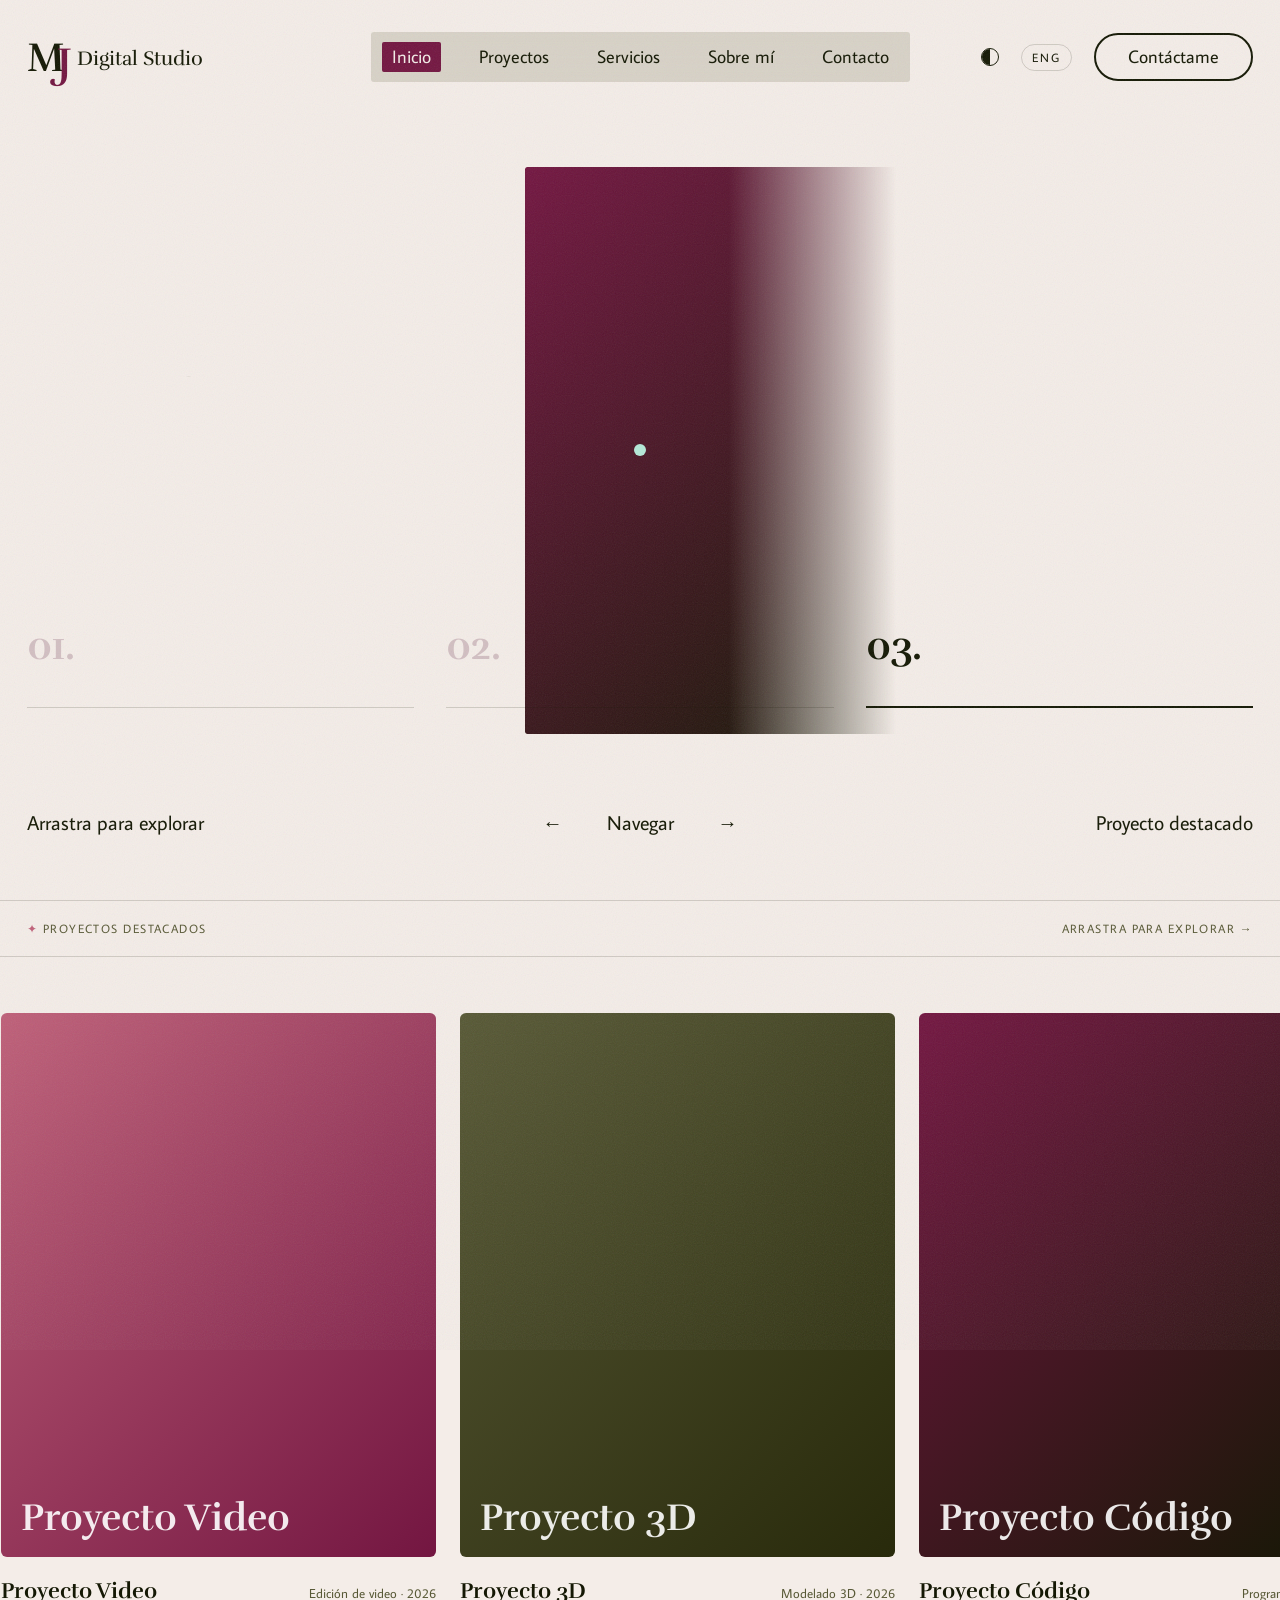
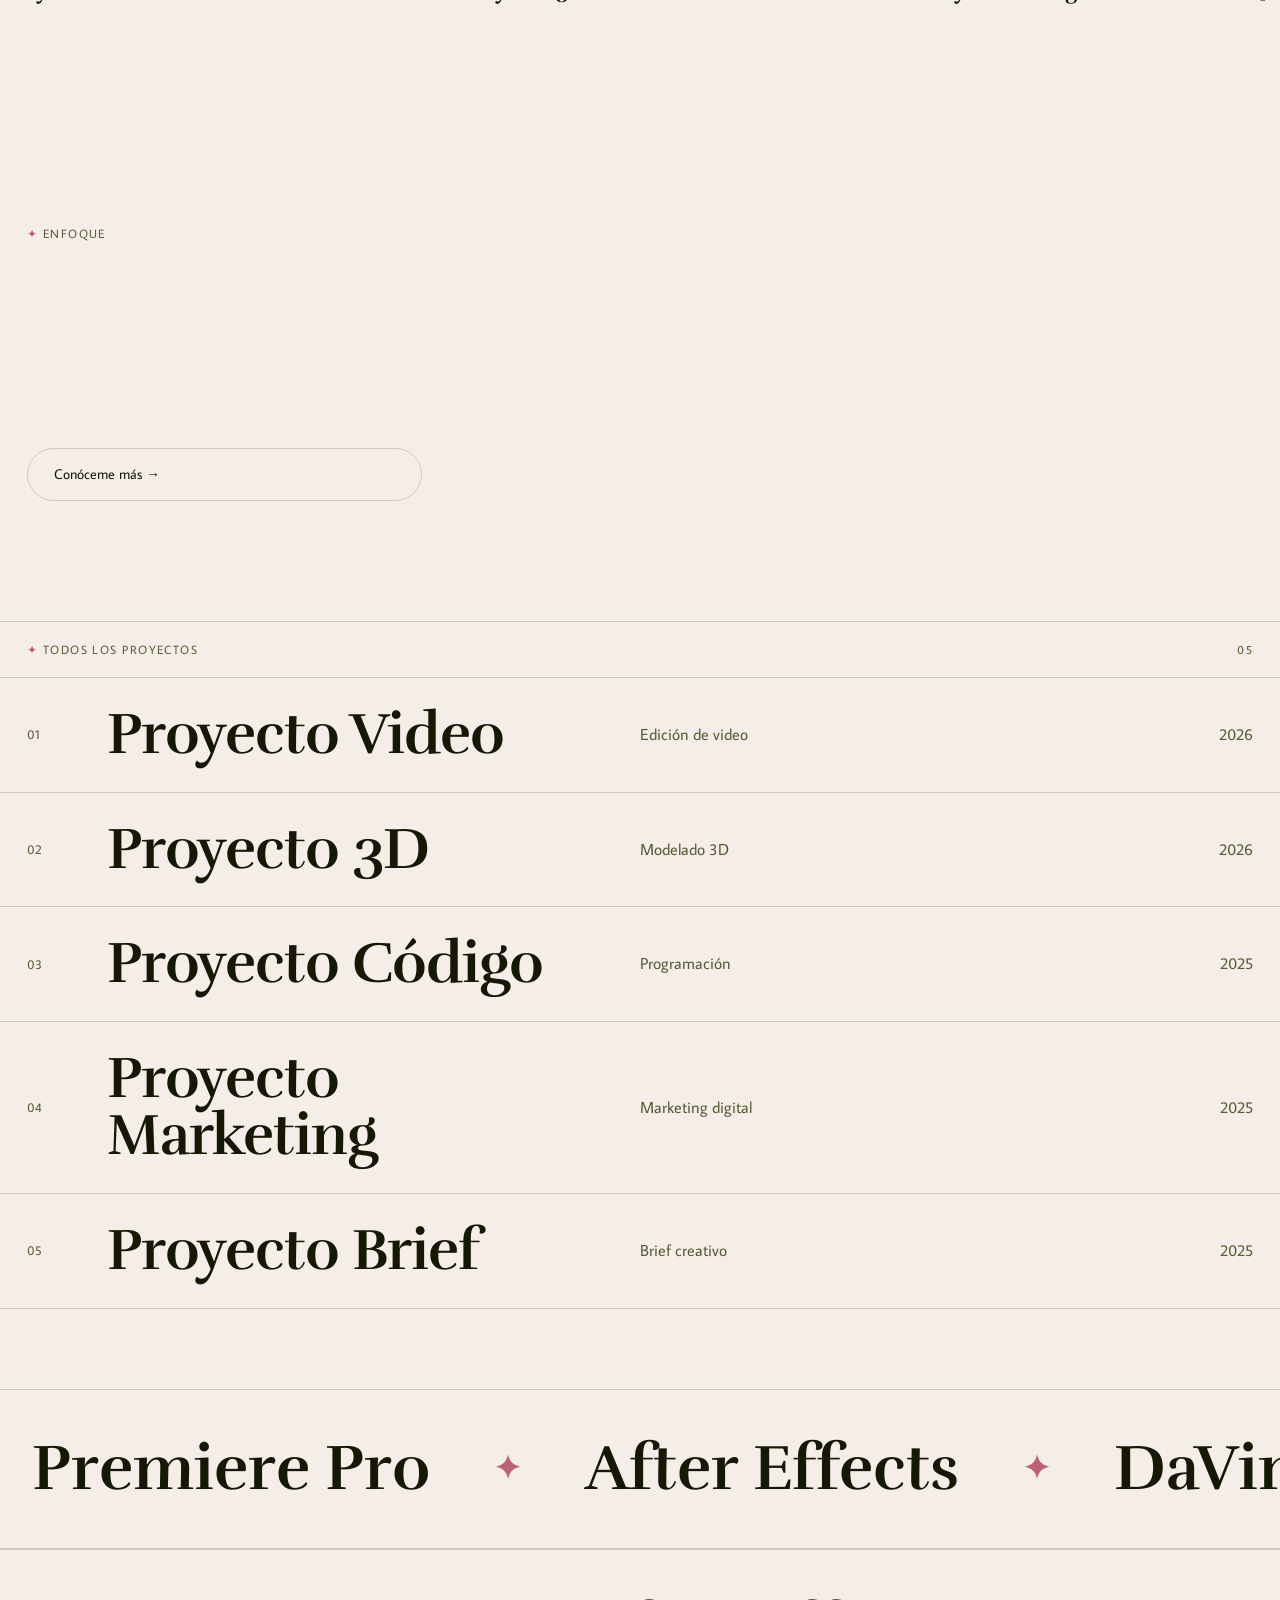
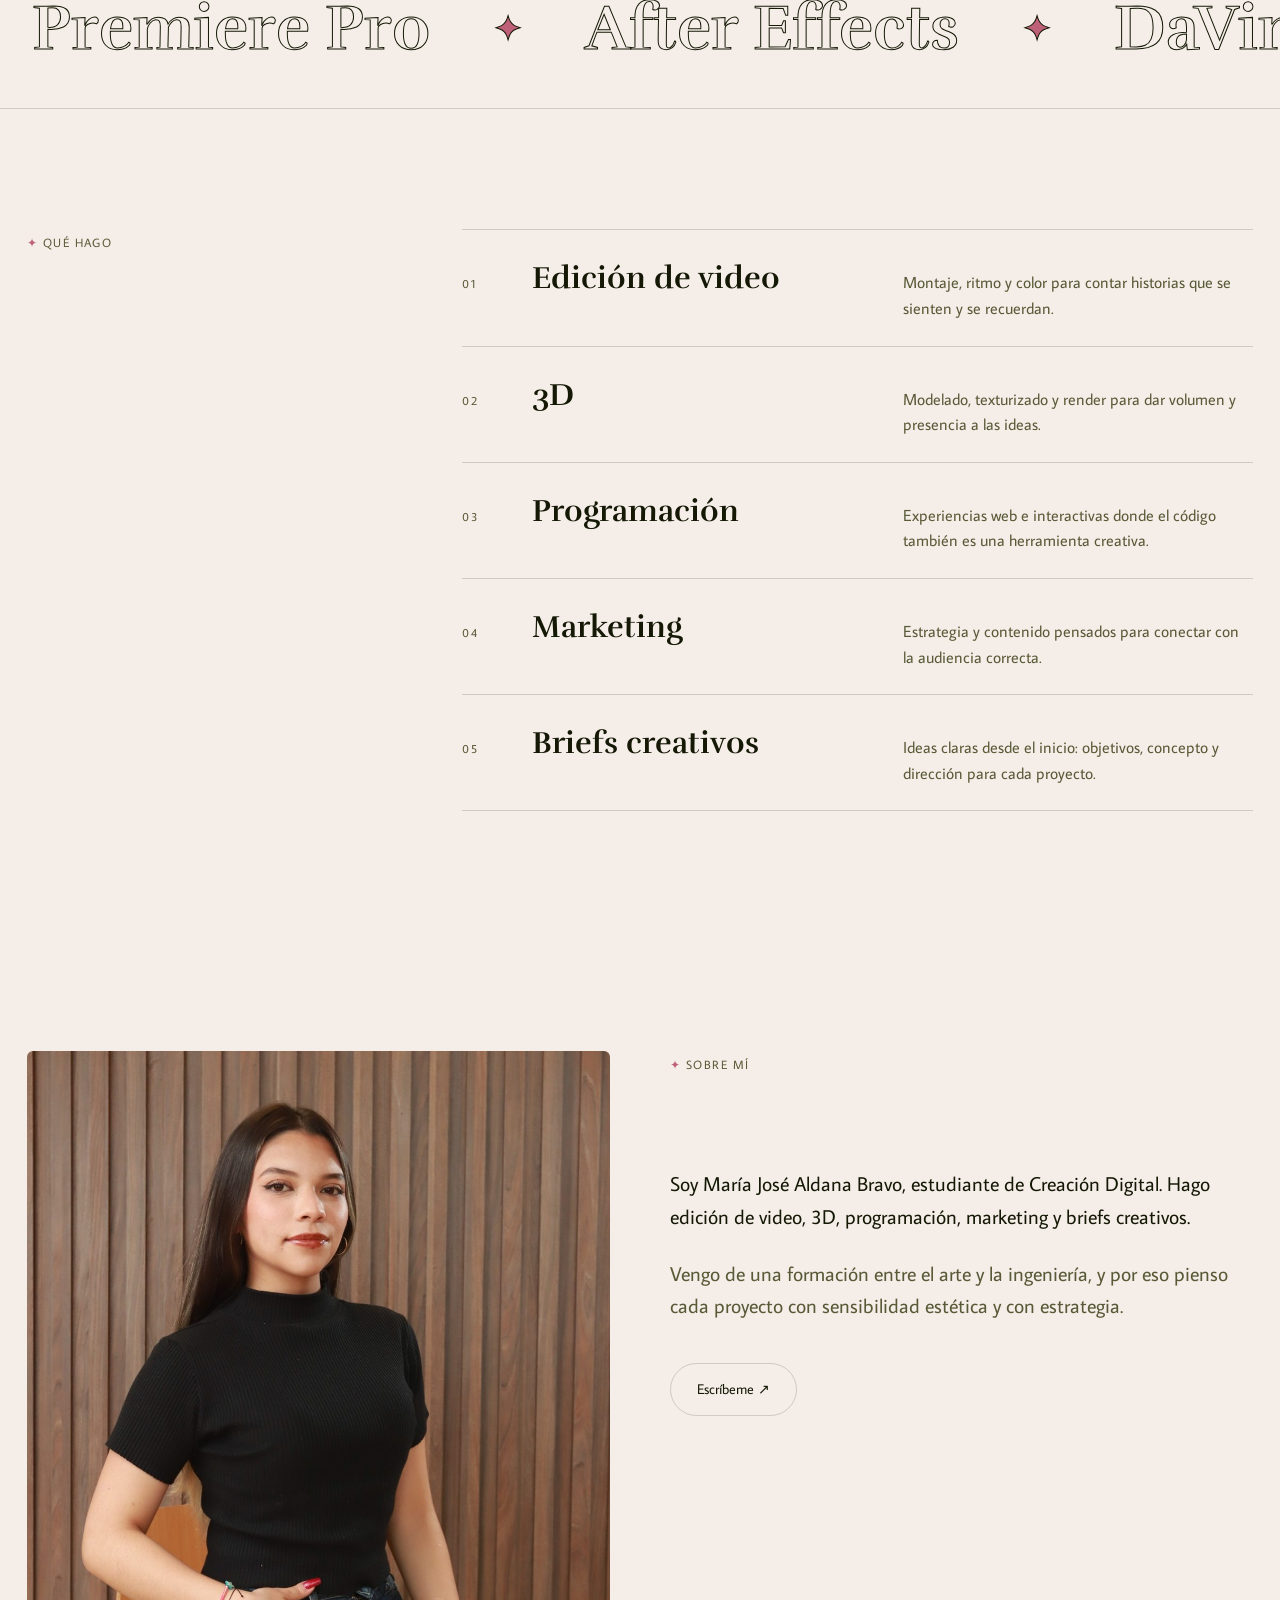
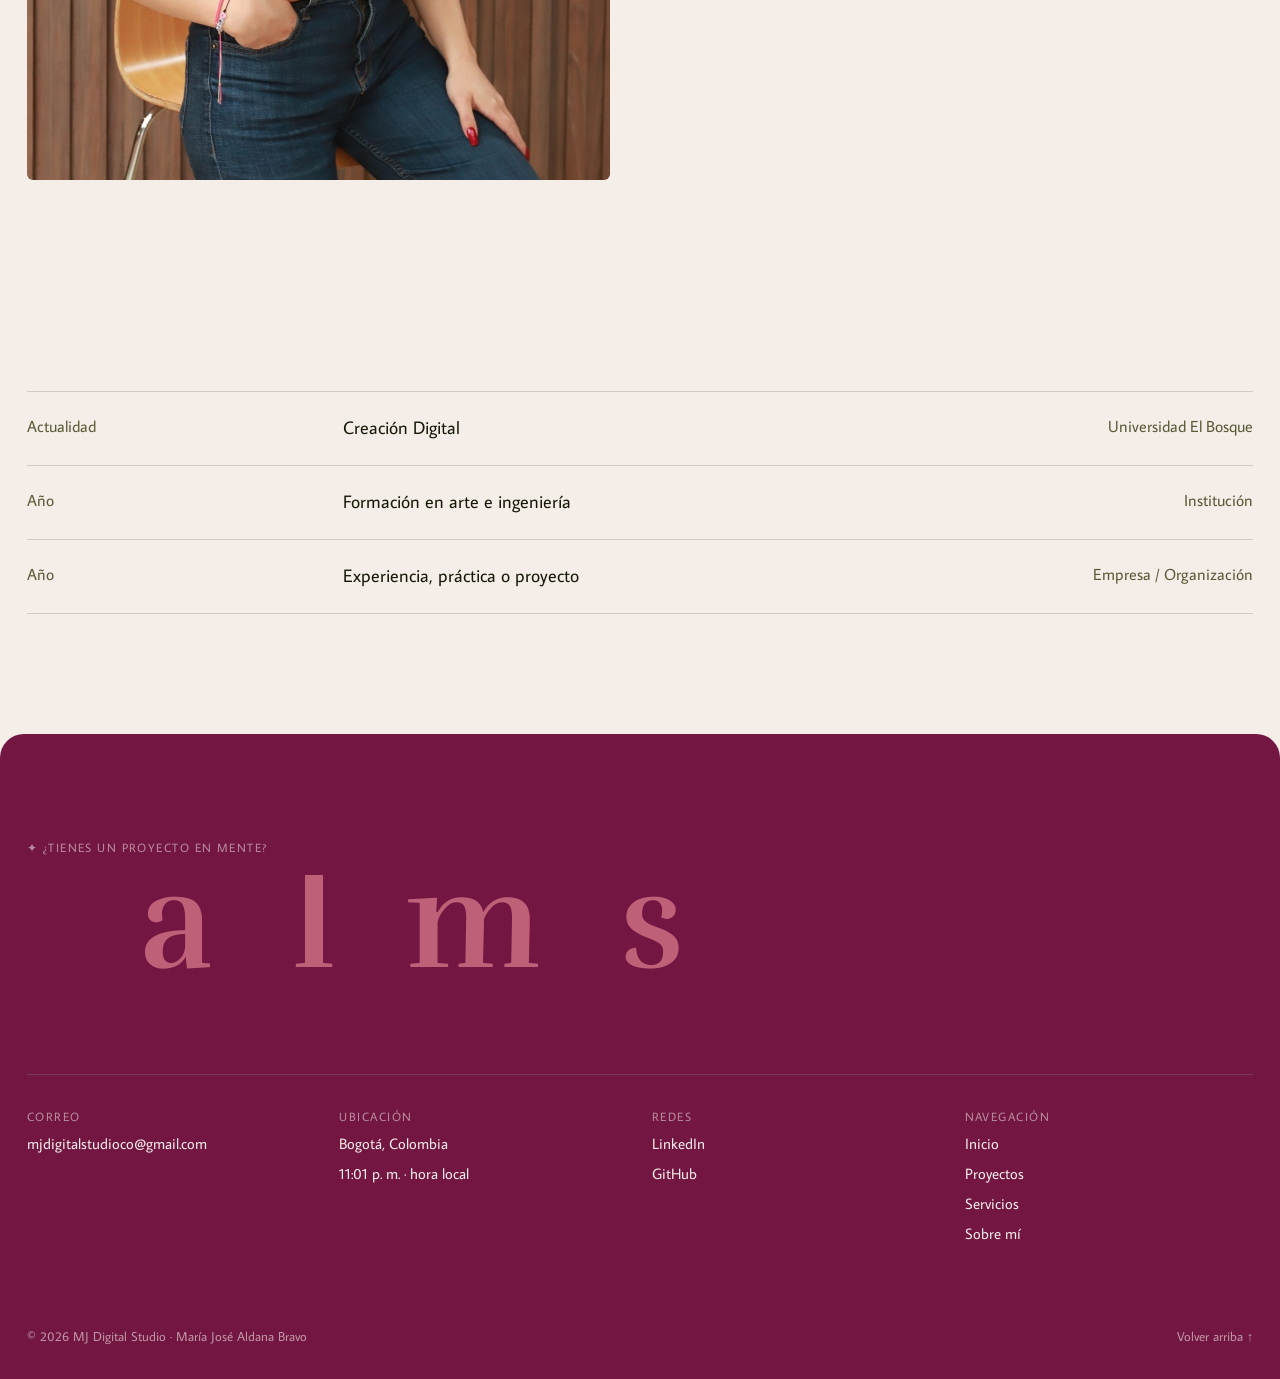
==== commit 0a61e67f: "Idioma ES/EN, logo MJ, foto y datos de contacto - Boton ENG/ESP junto al modo oscuro que traduce tod" ====
--- a/index.html
+++ b/index.html
@@ -5,6 +5,7 @@
   <meta name="viewport" content="width=device-width, initial-scale=1, viewport-fit=cover">
   <title>MJ Digital Studio</title>
   <meta name="description" content="MJ Digital Studio — Portafolio de María José Aldana Bravo: edición de video, 3D, programación, marketing y briefs creativos.">
+  <link rel="icon" href="data:image/svg+xml,%3Csvg xmlns='http://www.w3.org/2000/svg' viewBox='0 0 64 64'%3E%3Crect width='64' height='64' rx='12' fill='%23F4EDE8'/%3E%3Ctext x='6' y='46' font-family='Georgia,serif' font-weight='700' font-size='40' fill='%23282A0B'%3EM%3C/text%3E%3Ctext x='35' y='50' font-family='Georgia,serif' font-weight='700' font-size='40' fill='%23731641'%3EJ%3C/text%3E%3C/svg%3E">
   <link rel="preconnect" href="https://fonts.googleapis.com">
   <link rel="preconnect" href="https://fonts.gstatic.com" crossorigin>
   <link href="https://fonts.googleapis.com/css2?family=Average+Sans&family=Rufina:wght@400;700&display=swap" rel="stylesheet">
@@ -14,7 +15,7 @@
 
   <!-- Preloader -->
   <div class="loader" id="loader">
-    <span class="label">Cargando portafolio</span>
+    <span class="label" data-i18n="loading">Cargando portafolio</span>
     <span class="loader__count">0</span>
   </div>
 
@@ -24,39 +25,39 @@
 
   <main>
     <!-- HERO -->
-    <section class="fh" id="inicio" data-cursor="Arrastrar">
+    <section class="fh" id="inicio" data-cursor="drag">
       <div class="fh__media" id="fhMedia"></div>
-      <h1 class="fh__title"><a class="sw-wrap" id="fhLink" href="#" data-cursor="Ver"><span id="fhTitle"></span></a></h1>
+      <h1 class="fh__title"><a class="sw-wrap" id="fhLink" href="#" data-cursor="view"><span id="fhTitle"></span></a></h1>
       <div class="fh__meta">
         <span class="sw-wrap"><span class="sw" id="fhYear"></span></span>
         <span class="sw-wrap"><span class="sw" id="fhCat"></span></span>
       </div>
       <div class="fh__tabs" id="fhTabs"></div>
       <div class="fh__bar">
-        <span class="fh__drag">Arrastra para explorar</span>
+        <span class="fh__drag" data-i18n="drag">Arrastra para explorar</span>
         <div class="fh__nav">
-          <button id="fhPrev" aria-label="Anterior" data-hover>←</button>
-          <span>Navegar</span>
-          <button id="fhNext" aria-label="Siguiente" data-hover>→</button>
+          <button id="fhPrev" data-i18n-aria="prev" aria-label="Anterior" data-hover>←</button>
+          <span data-i18n="navigate">Navegar</span>
+          <button id="fhNext" data-i18n-aria="next" aria-label="Siguiente" data-hover>→</button>
         </div>
-        <span>Proyecto destacado</span>
+        <span data-i18n="featuredProject">Proyecto destacado</span>
       </div>
     </section>
 
     <!-- PROYECTOS DESTACADOS (slider arrastrable) -->
     <div class="sec-head" id="proyectos">
-      <span class="label"><span class="star">✦</span> Proyectos destacados</span>
-      <span class="label">Arrastra para explorar →</span>
+      <span class="label"><span class="star">✦</span> <span data-i18n="featured">Proyectos destacados</span></span>
+      <span class="label" data-i18n="dragExplore">Arrastra para explorar →</span>
     </div>
     <section class="slider">
-      <div class="slider__track" id="slider" data-cursor="Arrastrar"></div>
+      <div class="slider__track" id="slider" data-cursor="drag"></div>
     </section>
 
     <!-- DECLARACIÓN -->
     <section class="statement">
       <div class="statement__side">
-        <span class="label"><span class="star">✦</span> Enfoque</span>
-        <a class="btn" href="#sobre-mi" data-hover>Conóceme más →</a>
+        <span class="label"><span class="star">✦</span> <span data-i18n="focus">Enfoque</span></span>
+        <a class="btn" href="#sobre-mi" data-hover data-i18n="knowMore">Conóceme más →</a>
       </div>
       <div>
         <h2 class="statement__text" id="statement"></h2>
@@ -65,14 +66,14 @@
 
     <!-- ARCHIVO / LISTA DE PROYECTOS -->
     <div class="sec-head">
-      <span class="label"><span class="star">✦</span> Todos los proyectos</span>
+      <span class="label"><span class="star">✦</span> <span data-i18n="allProjects">Todos los proyectos</span></span>
       <span class="label" id="countProjects">00</span>
     </div>
     <section class="list" id="list"></section>
     <div class="list__preview" id="listPreview"></div>
 
     <!-- HERRAMIENTAS -->
-    <section aria-label="Herramientas">
+    <section data-i18n-aria="tools" aria-label="Herramientas">
       <div class="marquee"><div class="marquee__inner"></div></div>
       <div class="marquee marquee--rev"><div class="marquee__inner"></div></div>
     </section>
@@ -80,8 +81,8 @@
     <!-- SERVICIOS -->
     <section class="services" id="servicios">
       <div>
-        <span class="label"><span class="star">✦</span> Qué hago</span>
-        <h2 style="margin-top:16px" data-split>Servicios y habilidades</h2>
+        <span class="label"><span class="star">✦</span> <span data-i18n="whatIDo">Qué hago</span></span>
+        <h2 style="margin-top:16px" data-split data-i18n="servicesTitle">Servicios y habilidades</h2>
       </div>
       <ul class="services__list" id="services"></ul>
     </section>
@@ -90,7 +91,7 @@
     <section class="about" id="sobre-mi">
       <div class="about__photo reveal" id="aboutPhoto"></div>
       <div>
-        <span class="label"><span class="star">✦</span> Sobre mí</span>
+        <span class="label"><span class="star">✦</span> <span data-i18n="about">Sobre mí</span></span>
         <h2 style="margin-top:16px" id="aboutTitle" data-split></h2>
         <div class="about__text" id="aboutText"></div>
         <div class="about__actions" id="aboutActions"></div>
@@ -99,13 +100,14 @@
 
     <!-- TRAYECTORIA -->
     <section class="timeline">
-      <h2 data-split>Trayectoria</h2>
+      <h2 data-split data-i18n="timeline">Trayectoria</h2>
       <ul id="timeline"></ul>
     </section>
   </main>
 
   <footer class="footer" id="contacto"></footer>
 
+  <script src="js/i18n.js"></script>
   <script src="js/data.js"></script>
   <script src="js/main.js"></script>
 </body>
--- a/css/styles.css
+++ b/css/styles.css
@@ -31,6 +31,7 @@
   --accent: var(--rosa);
   --chip: var(--vino);
   --chip-fg: var(--crema);
+  --logo-j: var(--vino);
   --footer-bg: var(--vino);
   --footer-fg: var(--crema);
   --font-display: "Rufina", Georgia, "Times New Roman", serif;
@@ -53,6 +54,7 @@
   --accent: var(--rosa);
   --chip: var(--rosa);
   --chip-fg: var(--noche);
+  --logo-j: var(--rosa);
   --footer-bg: var(--musgo);
   --footer-fg: var(--crema);
 }
@@ -145,8 +147,16 @@
 .header.scrolled { background: var(--glass); backdrop-filter: blur(12px); -webkit-backdrop-filter: blur(12px); padding-top: 16px; padding-bottom: 16px; }
 .header.hide { transform: translateY(-110%); }
 body.menu-open .header { transform: none; background: transparent; backdrop-filter: none; }
-.logo { font-family: var(--font-display); font-size: 30px; font-weight: 700; letter-spacing: -0.02em; justify-self: start; line-height: 1; }
-.logo img { height: 34px; }
+/* Logo MJ Digital Studio: la M en el color del texto y la J en vino, cruzada sobre la M */
+.logo {
+  display: inline-flex; align-items: center; justify-self: start;
+  font-family: var(--font-display); font-size: 21px; line-height: 1; color: var(--fg);
+}
+.logo img { height: 2.4em; width: auto; }
+.logo__mark { display: inline-flex; align-items: flex-start; font-size: 2.05em; font-weight: 700; letter-spacing: 0; margin-right: 0.12em; }
+.logo__m { position: relative; z-index: 1; }
+.logo__j { color: var(--logo-j); margin-left: -0.2em; transform: translateY(0.13em); position: relative; z-index: 2; }
+.logo__txt { font-weight: 400; letter-spacing: 0; white-space: nowrap; padding-top: 0.18em; }
 .header__nav {
   display: flex; align-items: center; padding: 12px 13px; background: var(--nav-bg);
   border-radius: 3px; font-size: 20px; font-weight: 500; letter-spacing: 0;
@@ -184,6 +194,13 @@
 body.menu-open .menu-btn i::after { top: 50%; transform: rotate(-45deg); }
 .theme-btn { width: 18px; height: 18px; border-radius: 50%; border: 1.5px solid currentColor; position: relative; overflow: hidden; }
 .theme-btn::after { content: ""; position: absolute; inset: 0 50% 0 0; background: currentColor; }
+/* Botón de idioma: mini subtítulo ENG / ESP */
+.lang-btn {
+  font-family: var(--font-body); font-size: 12px; line-height: 1; letter-spacing: 0.16em; text-transform: uppercase;
+  padding: 7px 10px 6px; border: 1px solid var(--line); border-radius: 100px; color: var(--fg);
+  transition: background 0.3s, color 0.3s, border-color 0.3s;
+}
+.lang-btn:hover { background: var(--chip); color: var(--chip-fg); border-color: var(--chip); }
 
 /* ---------- Menú pantalla completa ---------- */
 .menu {
@@ -475,7 +492,7 @@
 /* Pantallas grandes */
 @media (min-width: 1920px) {
   .header { padding-top: 48px; }
-  .logo { font-size: 34px; }
+  .logo { font-size: 23px; }
   .header__nav { font-size: 22px; padding: 14px 15px; }
   .header__nav a { line-height: 26px; padding: 5px 13px; }
   .header__nav a + a { margin-left: 48px; }
@@ -485,7 +502,7 @@
 /* Laptop */
 @media (max-width: 1439px) {
   .header { padding-top: 32px; }
-  .logo { font-size: 28px; }
+  .logo { font-size: 20px; }
   .header__nav { font-size: 18px; padding: 10px 11px; }
   .header__nav a { line-height: 22px; padding: 4px 10px; }
   .header__nav a + a { margin-left: 28px; }
@@ -495,7 +512,7 @@
 /* Laptop pequeño / tablet horizontal */
 @media (max-width: 1199px) {
   .header { padding-top: 26px; }
-  .logo { font-size: 26px; }
+  .logo { font-size: 17px; }
   .header__nav { font-size: 16px; padding: 8px 9px; }
   .header__nav a { line-height: 20px; padding: 4px 9px; }
   .header__nav a + a { margin-left: 14px; }
@@ -507,7 +524,7 @@
 /* Tablet vertical: la barra sigue arriba; "Contáctame" se oculta (ya está en la barra) */
 @media (max-width: 899px) {
   .header { padding-top: 20px; }
-  .logo { font-size: 24px; }
+  .logo { font-size: 16px; }
   .header__nav { font-size: 15px; padding: 6px 7px; }
   .header__nav a { padding: 4px 9px; }
   .header__nav a + a { margin-left: 4px; }
@@ -537,6 +554,8 @@
 /* Móvil pequeño */
 @media (max-width: 379px) {
   .header__nav { font-size: 12.5px; padding: 5px; left: 8px; right: 8px; }
+  .menu-btn span { display: none; }
+  .header__right { gap: 12px; }
   .header__nav a { padding: 6px 6px; }
 }
 
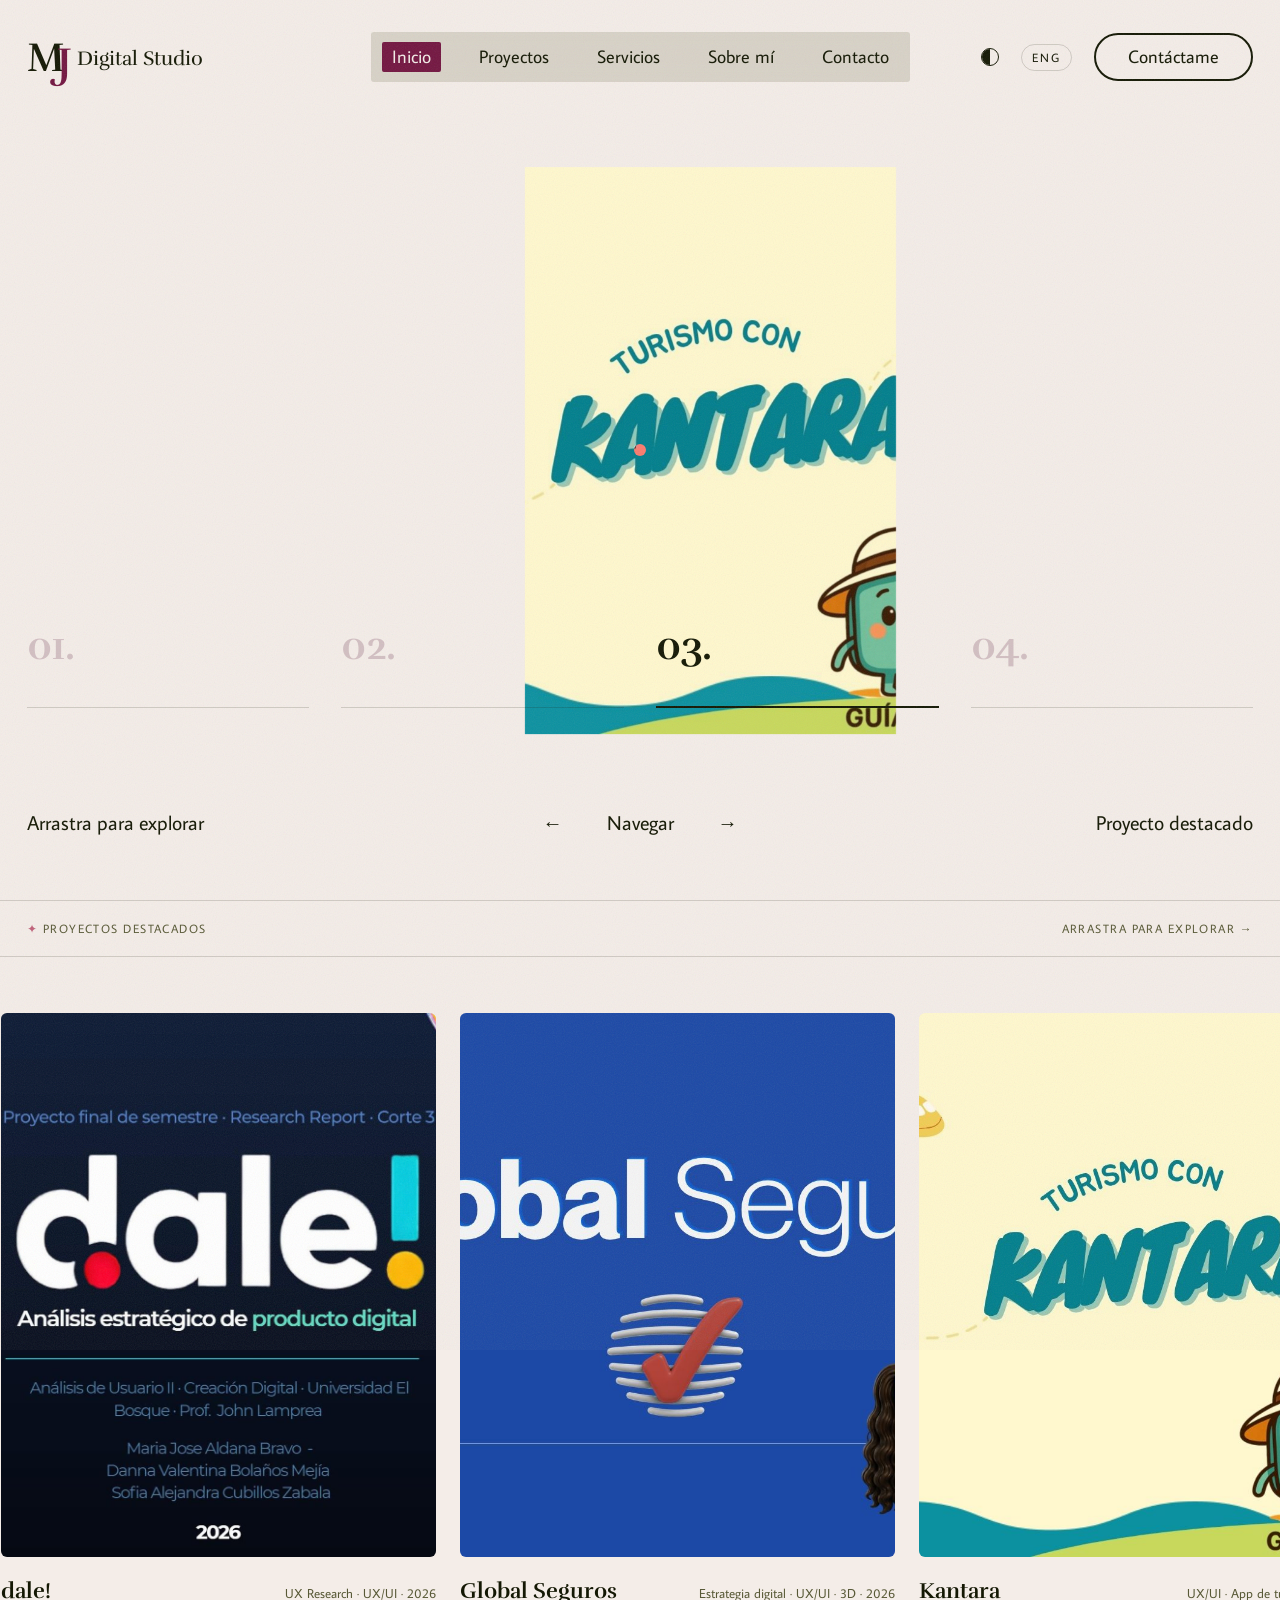
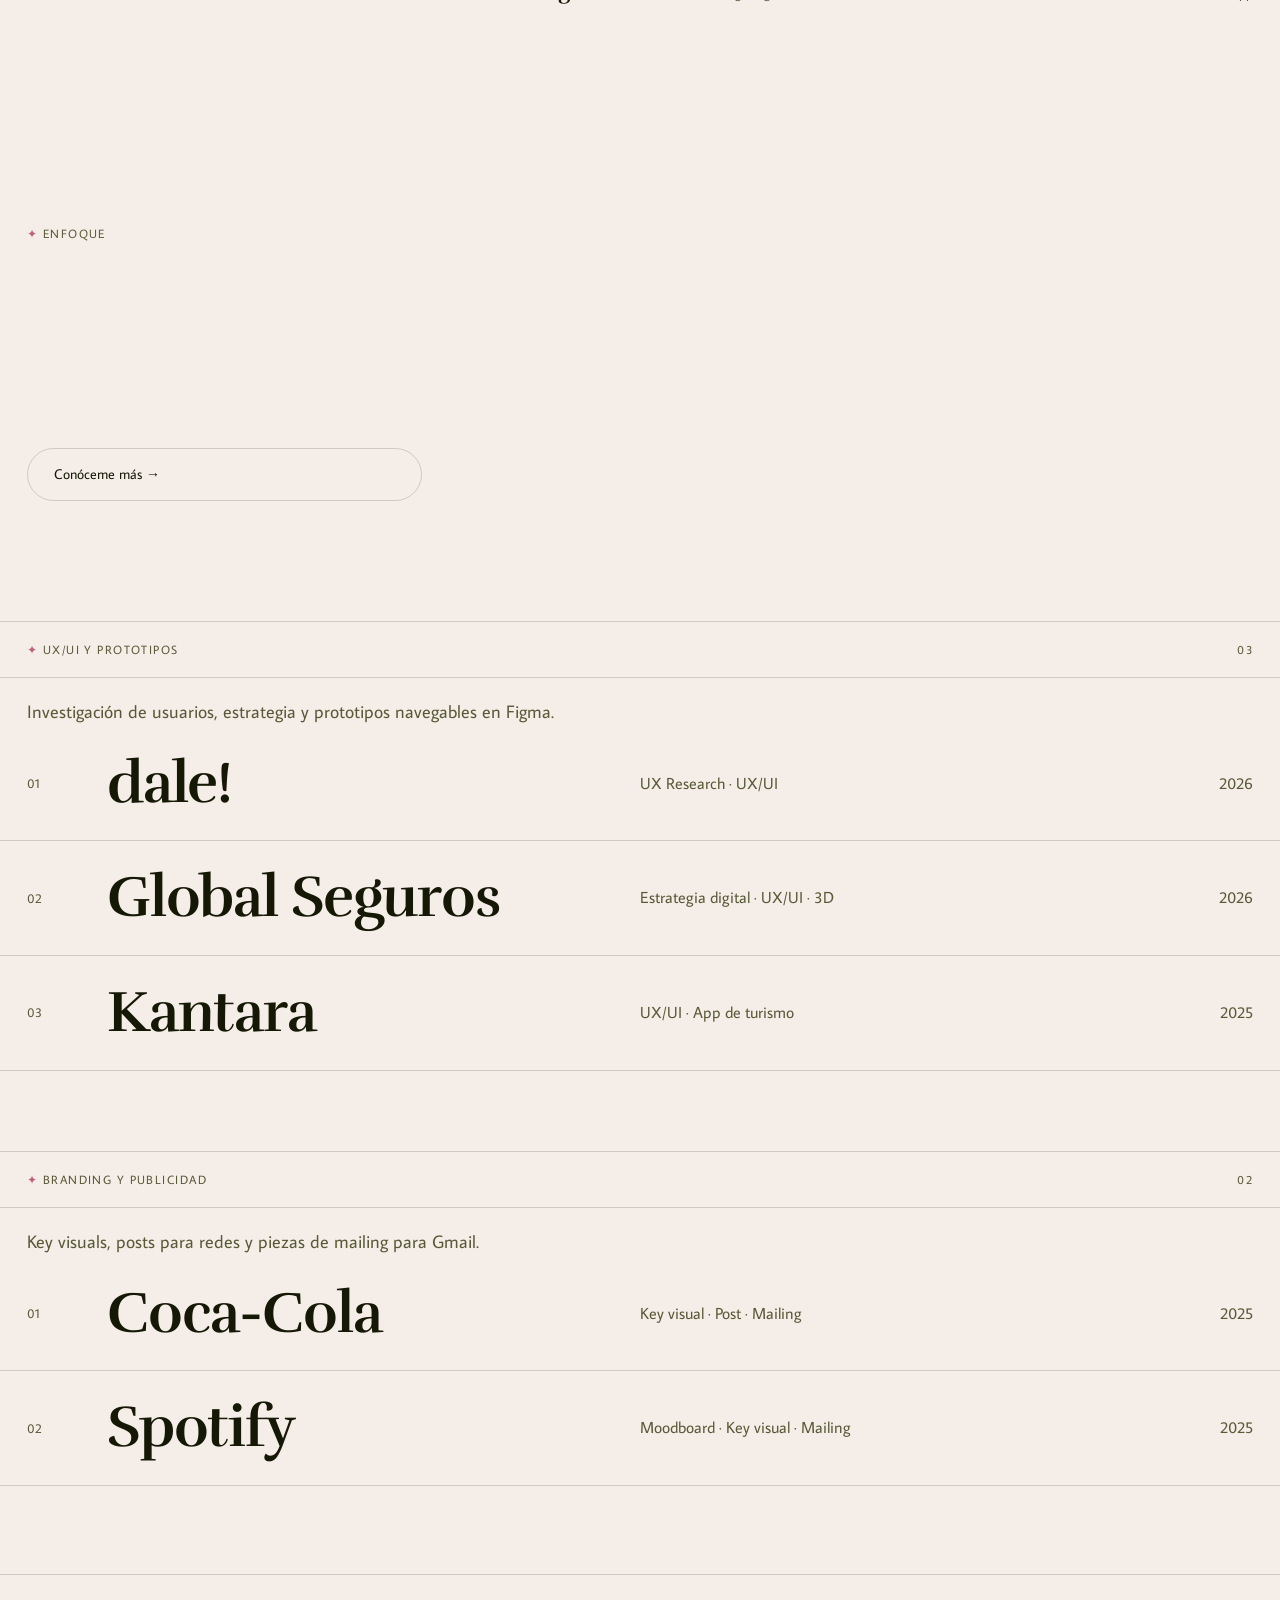
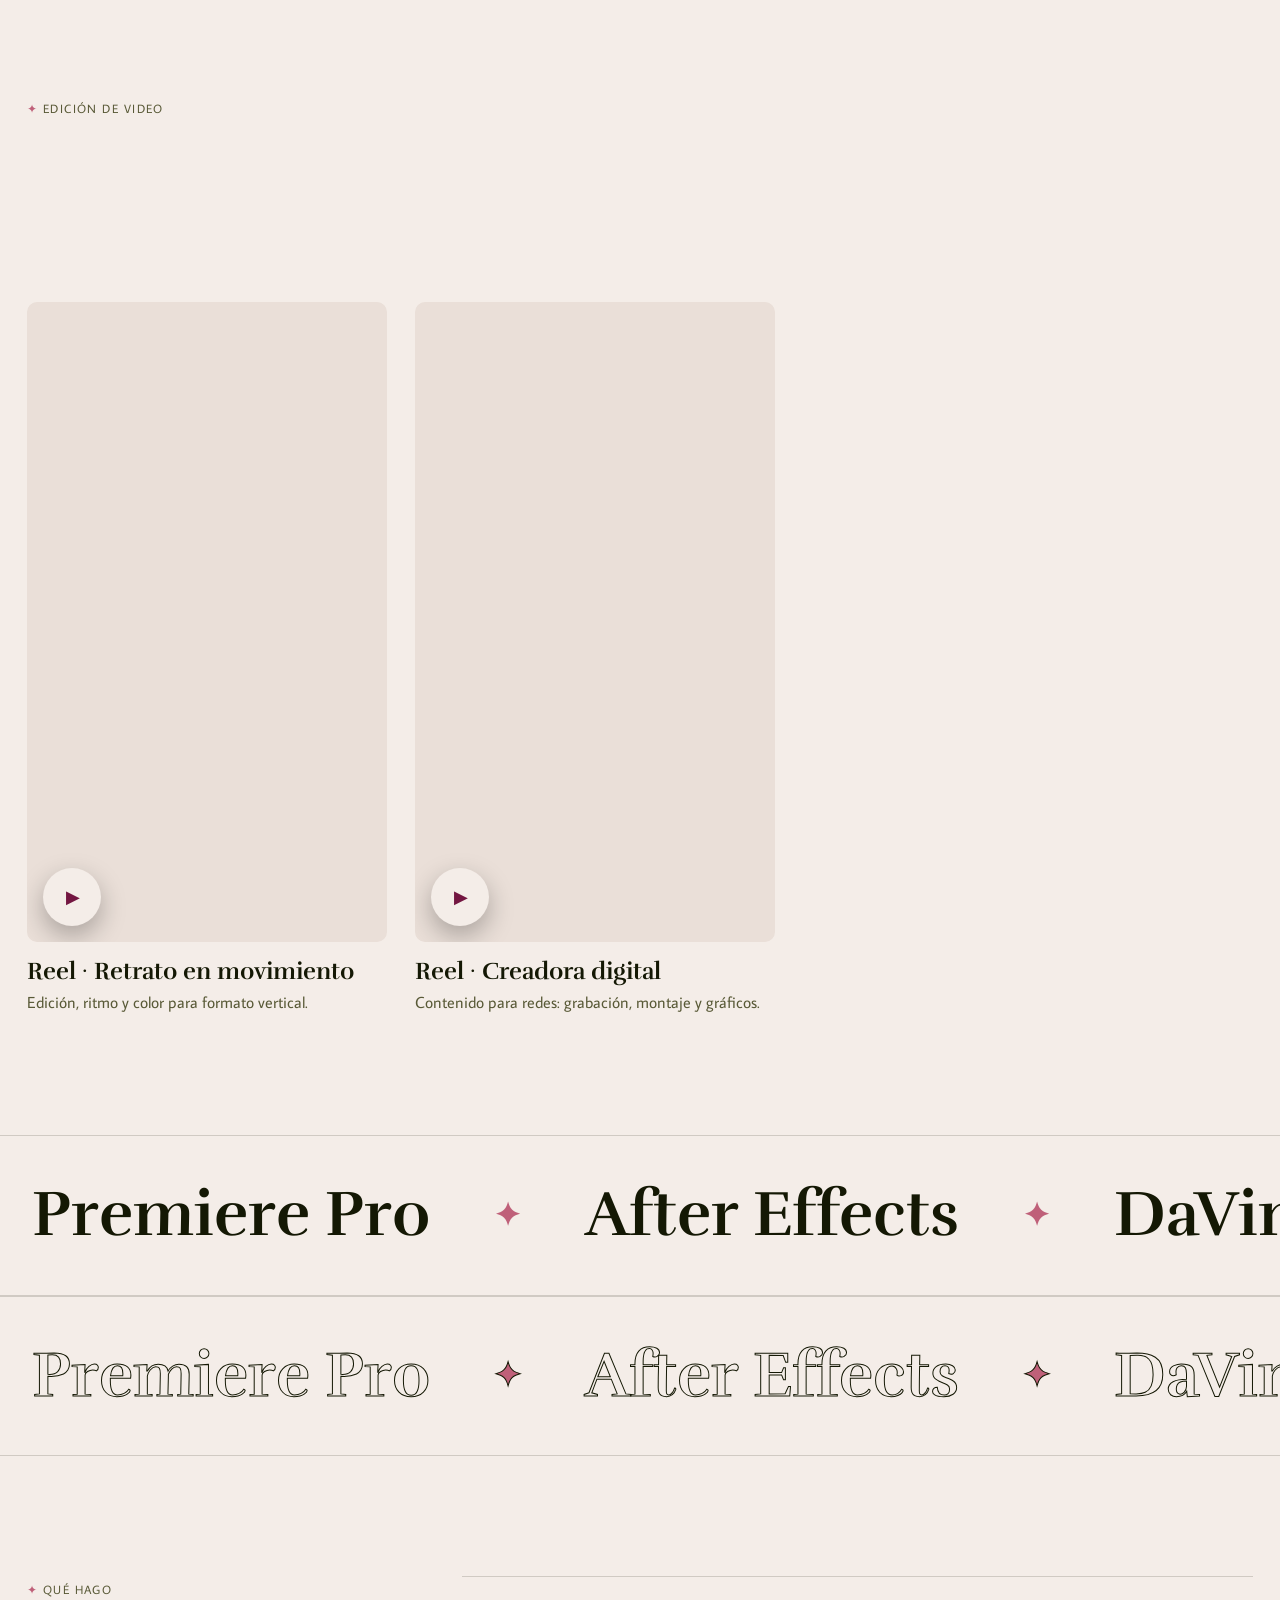
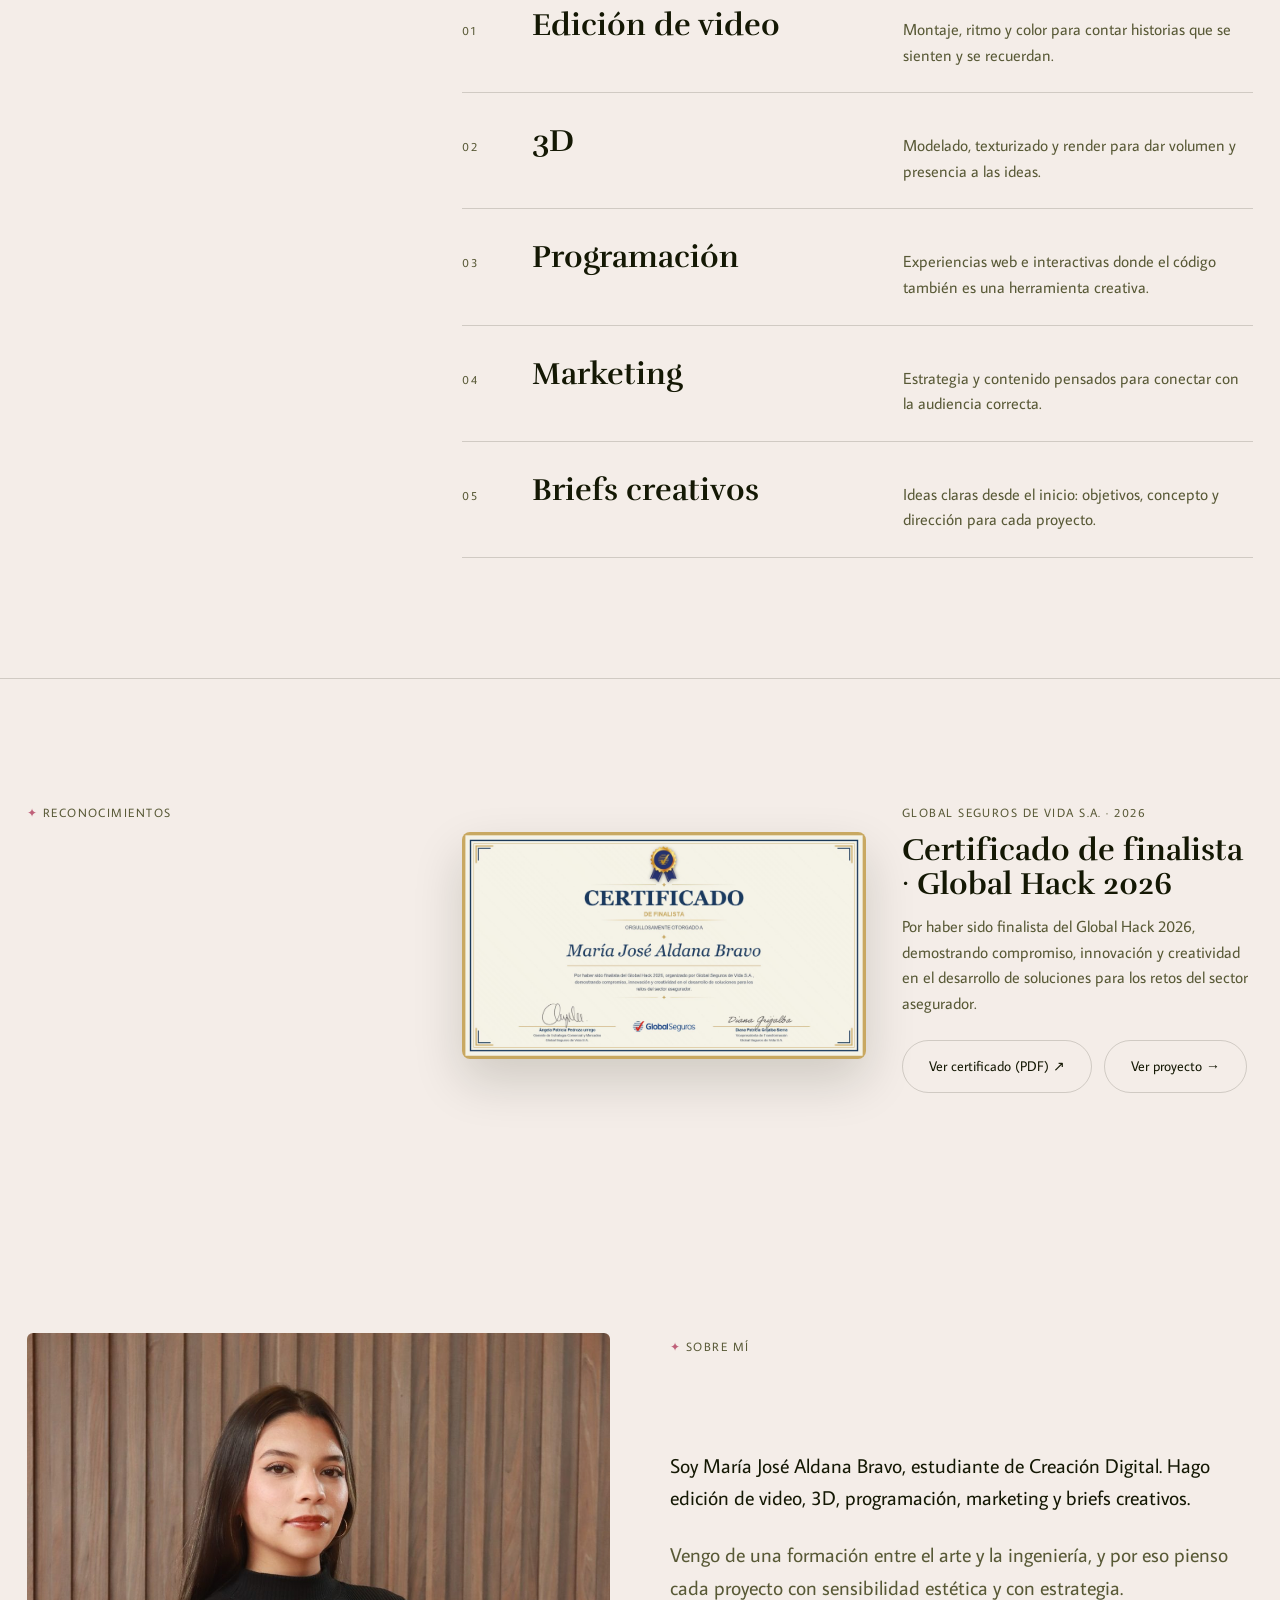
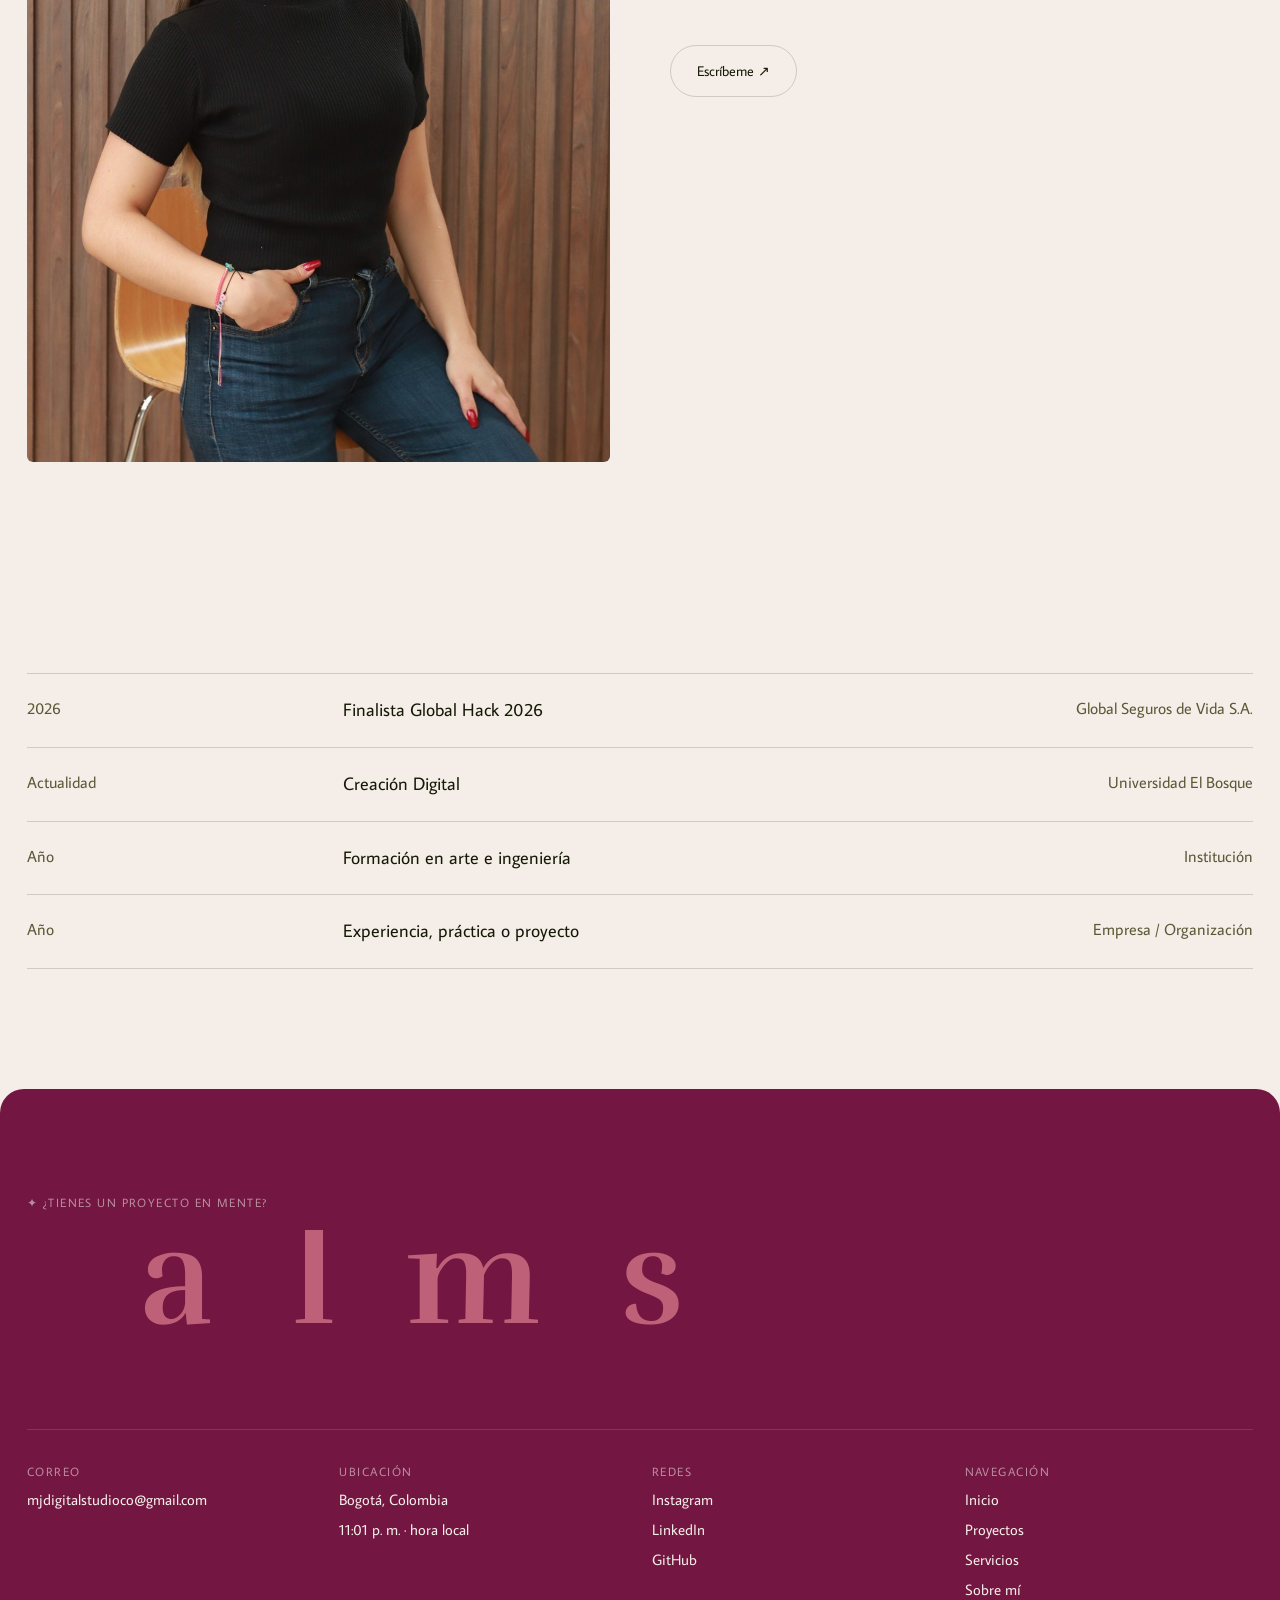
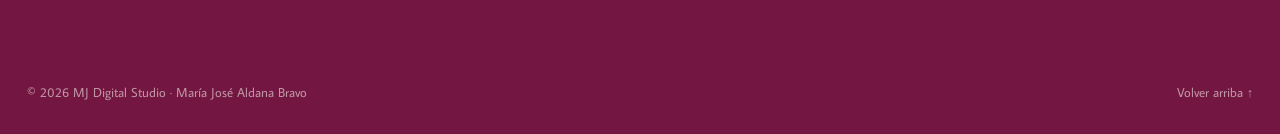
==== commit 2f0608b6: "Proyectos por secciones, videos y certificado - Secciones UX/UI y prototipos (dale!, Global Seguros," ====
--- a/index.html
+++ b/index.html
@@ -64,13 +64,18 @@
       </div>
     </section>
 
-    <!-- ARCHIVO / LISTA DE PROYECTOS -->
-    <div class="sec-head">
-      <span class="label"><span class="star">✦</span> <span data-i18n="allProjects">Todos los proyectos</span></span>
-      <span class="label" id="countProjects">00</span>
-    </div>
-    <section class="list" id="list"></section>
+    <!-- PROYECTOS POR SECCIÓN (se generan desde SECCIONES en data.js) -->
+    <div id="workSections"></div>
     <div class="list__preview" id="listPreview"></div>
+
+    <!-- VIDEOS -->
+    <section class="videos" id="videos">
+      <div class="videos__head">
+        <span class="label"><span class="star">✦</span> <span data-i18n="videosLabel">Edición de video</span></span>
+        <h2 data-split data-i18n="videosTitle">Videos</h2>
+      </div>
+      <div class="videos__grid" id="videoGrid"></div>
+    </section>
 
     <!-- HERRAMIENTAS -->
     <section data-i18n-aria="tools" aria-label="Herramientas">
@@ -85,6 +90,15 @@
         <h2 style="margin-top:16px" data-split data-i18n="servicesTitle">Servicios y habilidades</h2>
       </div>
       <ul class="services__list" id="services"></ul>
+    </section>
+
+    <!-- RECONOCIMIENTOS / CERTIFICADOS -->
+    <section class="certs" id="reconocimientos">
+      <div>
+        <span class="label"><span class="star">✦</span> <span data-i18n="certsLabel">Reconocimientos</span></span>
+        <h2 style="margin-top:16px" data-split data-i18n="certsTitle">Certificados</h2>
+      </div>
+      <div class="certs__list" id="certList"></div>
     </section>
 
     <!-- SOBRE MÍ -->
--- a/css/styles.css
+++ b/css/styles.css
@@ -118,7 +118,7 @@
 
 /* ---------- Cursor ---------- */
 .cursor {
-  position: fixed; top: 0; left: 0; z-index: 90;
+  position: fixed; top: 0; left: 0; z-index: 130;
   width: 12px; height: 12px; border-radius: 50%;
   background: #fff;
   pointer-events: none;
@@ -474,6 +474,110 @@
 /* ---------- Animación de aparición ---------- */
 .reveal { opacity: 0; transform: translateY(50px); transition: opacity 1.1s var(--ease), transform 1.1s var(--ease); }
 .reveal.in { opacity: 1; transform: none; }
+
+/* =========================================================
+   PROYECTOS POR SECCIÓN, VIDEOS, CERTIFICADOS Y VISOR
+   ========================================================= */
+.work__intro { padding: 20px var(--gutter) 0; max-width: 680px; color: var(--muted); font-size: 18px; }
+#workSections .sec-head { margin-top: 72px; }
+#workSections .sec-head:first-child { margin-top: 0; }
+#workSections .list { padding-bottom: 8px; }
+
+/* Videos */
+.videos { padding: 120px var(--gutter); border-top: 1px solid var(--line); margin-top: 80px; }
+.videos__head { margin-bottom: 48px; }
+.videos__head h2 {
+  margin-top: 12px; font-family: var(--font-display); font-weight: 700;
+  font-size: clamp(56px, 10vw, 170px); line-height: 0.95; letter-spacing: -0.02em;
+}
+.videos__grid { display: grid; grid-template-columns: repeat(auto-fill, minmax(min(100%, 280px), 360px)); gap: 28px; }
+.vcard__media { position: relative; border-radius: 10px; overflow: hidden; background: var(--bg-2); aspect-ratio: 9 / 16; }
+.vcard--horizontal { grid-column: span 2; }
+.vcard--horizontal .vcard__media { aspect-ratio: 16 / 9; }
+.vcard video { display: block; width: 100%; height: 100%; object-fit: cover; }
+.vcard__play {
+  position: absolute; left: 16px; bottom: 16px; width: 58px; height: 58px; border-radius: 50%;
+  display: flex; align-items: center; justify-content: center; padding-left: 3px;
+  background: var(--crema); color: var(--vino); font-size: 18px;
+  box-shadow: 0 10px 26px rgba(0, 0, 0, 0.28);
+  transition: transform 0.4s var(--ease), background 0.3s, color 0.3s, opacity 0.3s;
+}
+.vcard__play:hover { transform: scale(1.1); background: var(--rosa); color: var(--crema); }
+.vcard.is-playing .vcard__play { opacity: 0; pointer-events: none; }
+.vcard figcaption { margin-top: 16px; }
+.vcard h3 { font-family: var(--font-display); font-size: 24px; line-height: 1.15; }
+.vcard p { color: var(--muted); margin-top: 4px; }
+
+/* Certificados */
+.certs { padding: 120px var(--gutter); display: grid; grid-template-columns: 1fr 2fr; gap: 40px; border-top: 1px solid var(--line); }
+.certs h2 { font-family: var(--font-display); font-size: clamp(32px, 4vw, 56px); line-height: 1; letter-spacing: -0.02em; }
+.certs__list { display: grid; gap: 40px; }
+.cert { display: grid; grid-template-columns: 1.15fr 1fr; gap: 36px; align-items: center; }
+.cert__img {
+  display: block; width: 100%; border-radius: 8px; overflow: hidden; cursor: zoom-in;
+  box-shadow: 0 22px 50px rgba(20, 24, 4, 0.16); transition: transform 0.6s var(--ease);
+}
+.cert__img:hover { transform: translateY(-6px) rotate(-0.6deg); }
+.cert__img img { width: 100%; }
+.cert h3 { font-family: var(--font-display); font-size: clamp(24px, 2.4vw, 34px); line-height: 1.1; margin: 10px 0 12px; }
+.cert p { color: var(--muted); }
+.cert__actions { display: flex; flex-wrap: wrap; gap: 12px; margin-top: 24px; }
+.certs--project { margin-top: 20px; }
+
+/* Página de proyecto: insignia, enlaces, cifras y galería */
+.badge {
+  display: inline-flex; margin-top: 24px; padding: 9px 18px; border-radius: 100px;
+  background: var(--chip); color: var(--chip-fg); font-size: 14px; letter-spacing: 0.04em;
+}
+.p-cover[data-lightbox] { cursor: zoom-in; }
+.p-links__label { display: block; margin-top: 40px; }
+.p-links { display: flex; flex-wrap: wrap; gap: 12px; margin-top: 14px; }
+.p-desc .p-links .btn { margin-top: 0; }
+.btn--solid { background: var(--chip); color: var(--chip-fg); border-color: var(--chip); }
+.btn--solid::before { background: var(--fg); }
+.btn--solid:hover { color: var(--bg); border-color: var(--fg); }
+.p-stats { padding: 0 var(--gutter) 100px; }
+.p-stats__grid { display: grid; grid-template-columns: repeat(auto-fit, minmax(200px, 1fr)); margin-top: 20px; border-top: 1px solid var(--line); }
+.p-stats__grid > div { padding: 28px 24px 28px 0; border-bottom: 1px solid var(--line); }
+.p-stats strong { display: block; font-family: var(--font-display); font-weight: 700; font-size: clamp(40px, 5vw, 76px); line-height: 1; color: var(--accent); }
+.p-stats span { display: block; margin-top: 10px; color: var(--muted); }
+.p-gallery__head { padding: 0 var(--gutter) 20px; }
+.p-gallery > img { aspect-ratio: auto !important; height: auto; cursor: zoom-in; box-shadow: 0 12px 30px rgba(20, 24, 4, 0.08); }
+
+/* Visor de imágenes */
+.lb {
+  position: fixed; inset: 0; z-index: 120; display: flex; align-items: center; justify-content: center;
+  padding: 64px 90px; background: rgba(20, 24, 4, 0.93);
+  opacity: 0; pointer-events: none; transition: opacity 0.35s var(--ease);
+}
+.lb.on { opacity: 1; pointer-events: auto; }
+.lb img {
+  max-width: 100%; max-height: 100%; object-fit: contain; border-radius: 6px;
+  box-shadow: 0 30px 80px rgba(0, 0, 0, 0.5); transform: scale(0.96); transition: transform 0.45s var(--ease);
+}
+.lb.on img { transform: none; }
+.lb__close { position: absolute; top: 14px; right: 24px; font-size: 44px; line-height: 1; color: var(--crema); }
+.lb__nav {
+  position: absolute; top: 50%; transform: translateY(-50%); width: 54px; height: 54px; border-radius: 50%;
+  border: 1px solid rgba(244, 237, 232, 0.35); color: var(--crema); font-size: 20px; transition: background 0.3s, color 0.3s;
+}
+.lb__nav:hover { background: var(--crema); color: var(--noche); }
+.lb__prev { left: 20px; }
+.lb__next { right: 20px; }
+.lb.single .lb__nav, .lb.single .lb__count { display: none; }
+.lb__count { position: absolute; bottom: 22px; left: 50%; transform: translateX(-50%); color: var(--crema); opacity: 0.75; }
+body.lb-open { overflow: hidden; }
+
+@media (max-width: 900px) {
+  .certs, .cert { grid-template-columns: 1fr; }
+  .videos { padding-top: 80px; padding-bottom: 80px; }
+  .videos__grid { grid-template-columns: 1fr 1fr; gap: 14px; }
+  .vcard--horizontal { grid-column: 1 / -1; }
+  .vcard h3 { font-size: 19px; }
+  .vcard__play { width: 46px; height: 46px; left: 10px; bottom: 10px; }
+  .lb { padding: 56px 12px 84px; }
+  .lb__nav { top: auto; bottom: 16px; transform: none; width: 46px; height: 46px; }
+}
 
 /* ---------- Responsive ---------- */
 /* =========================================================
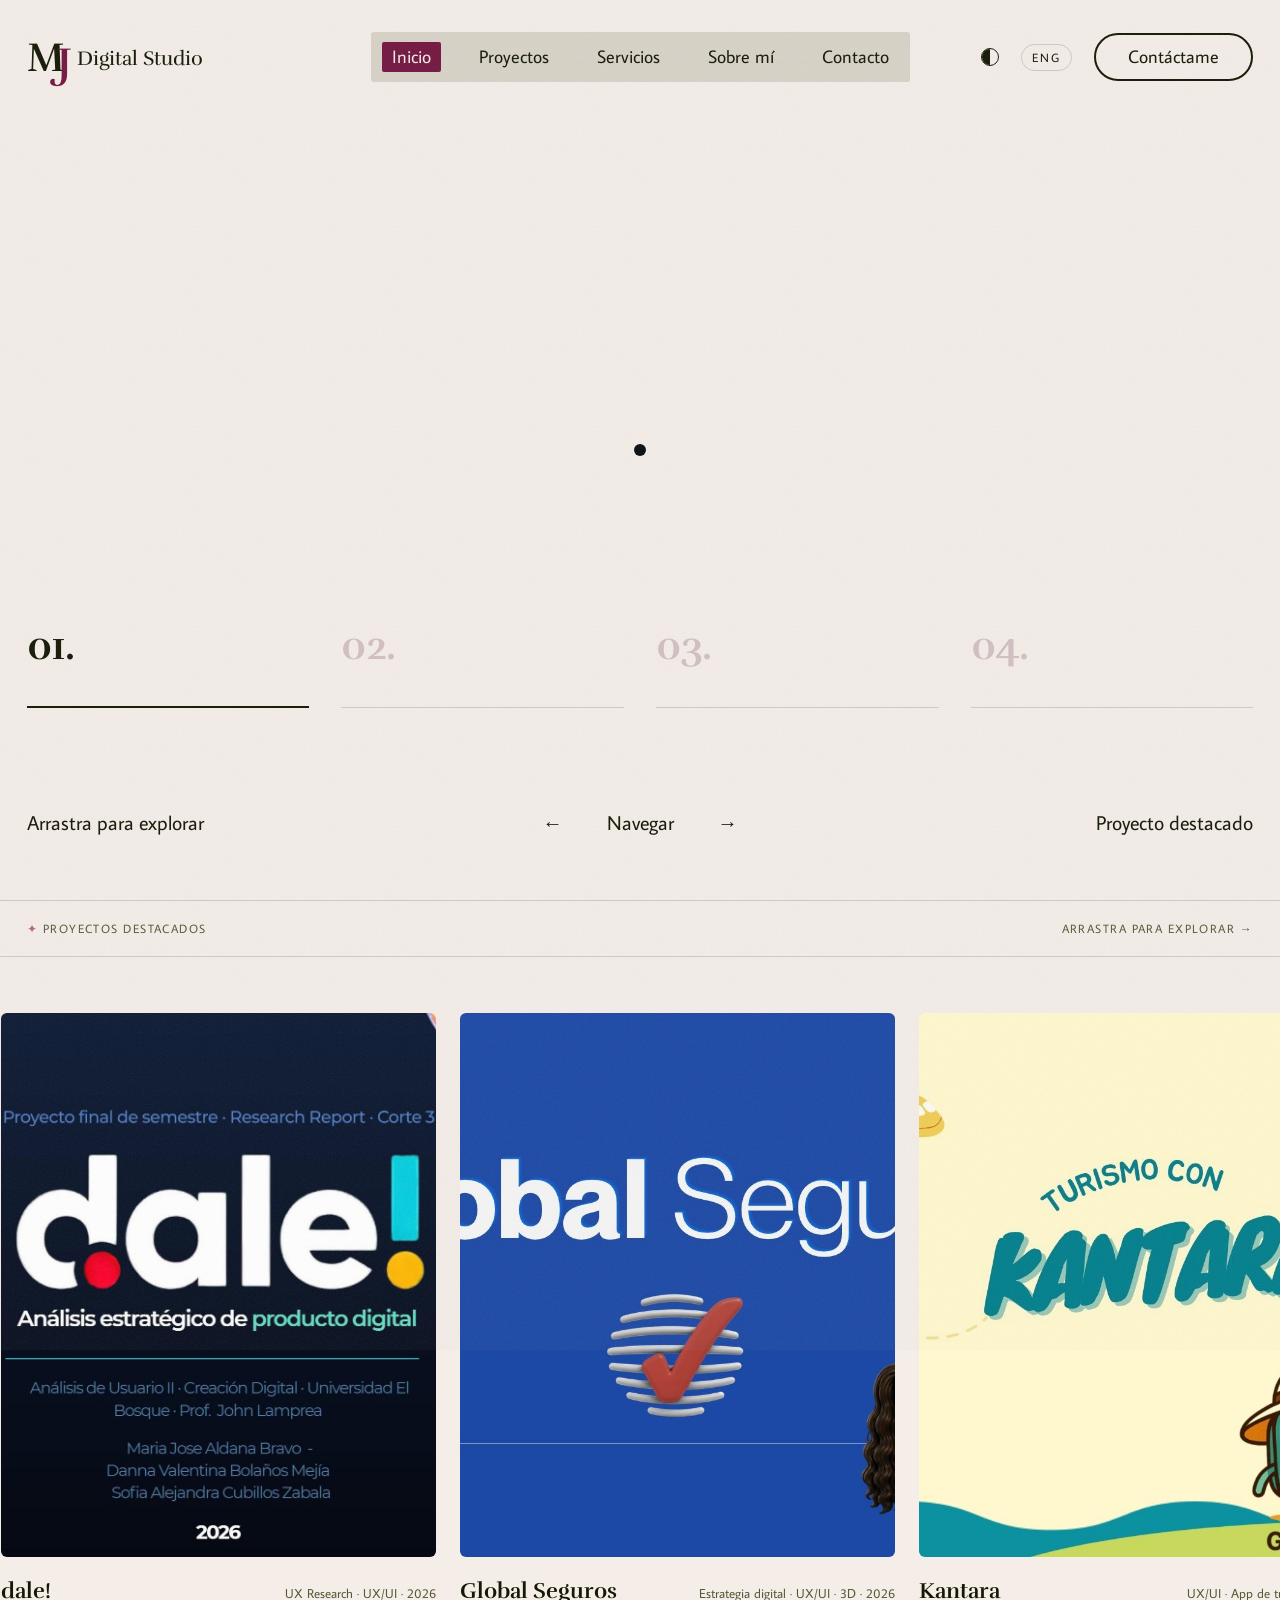
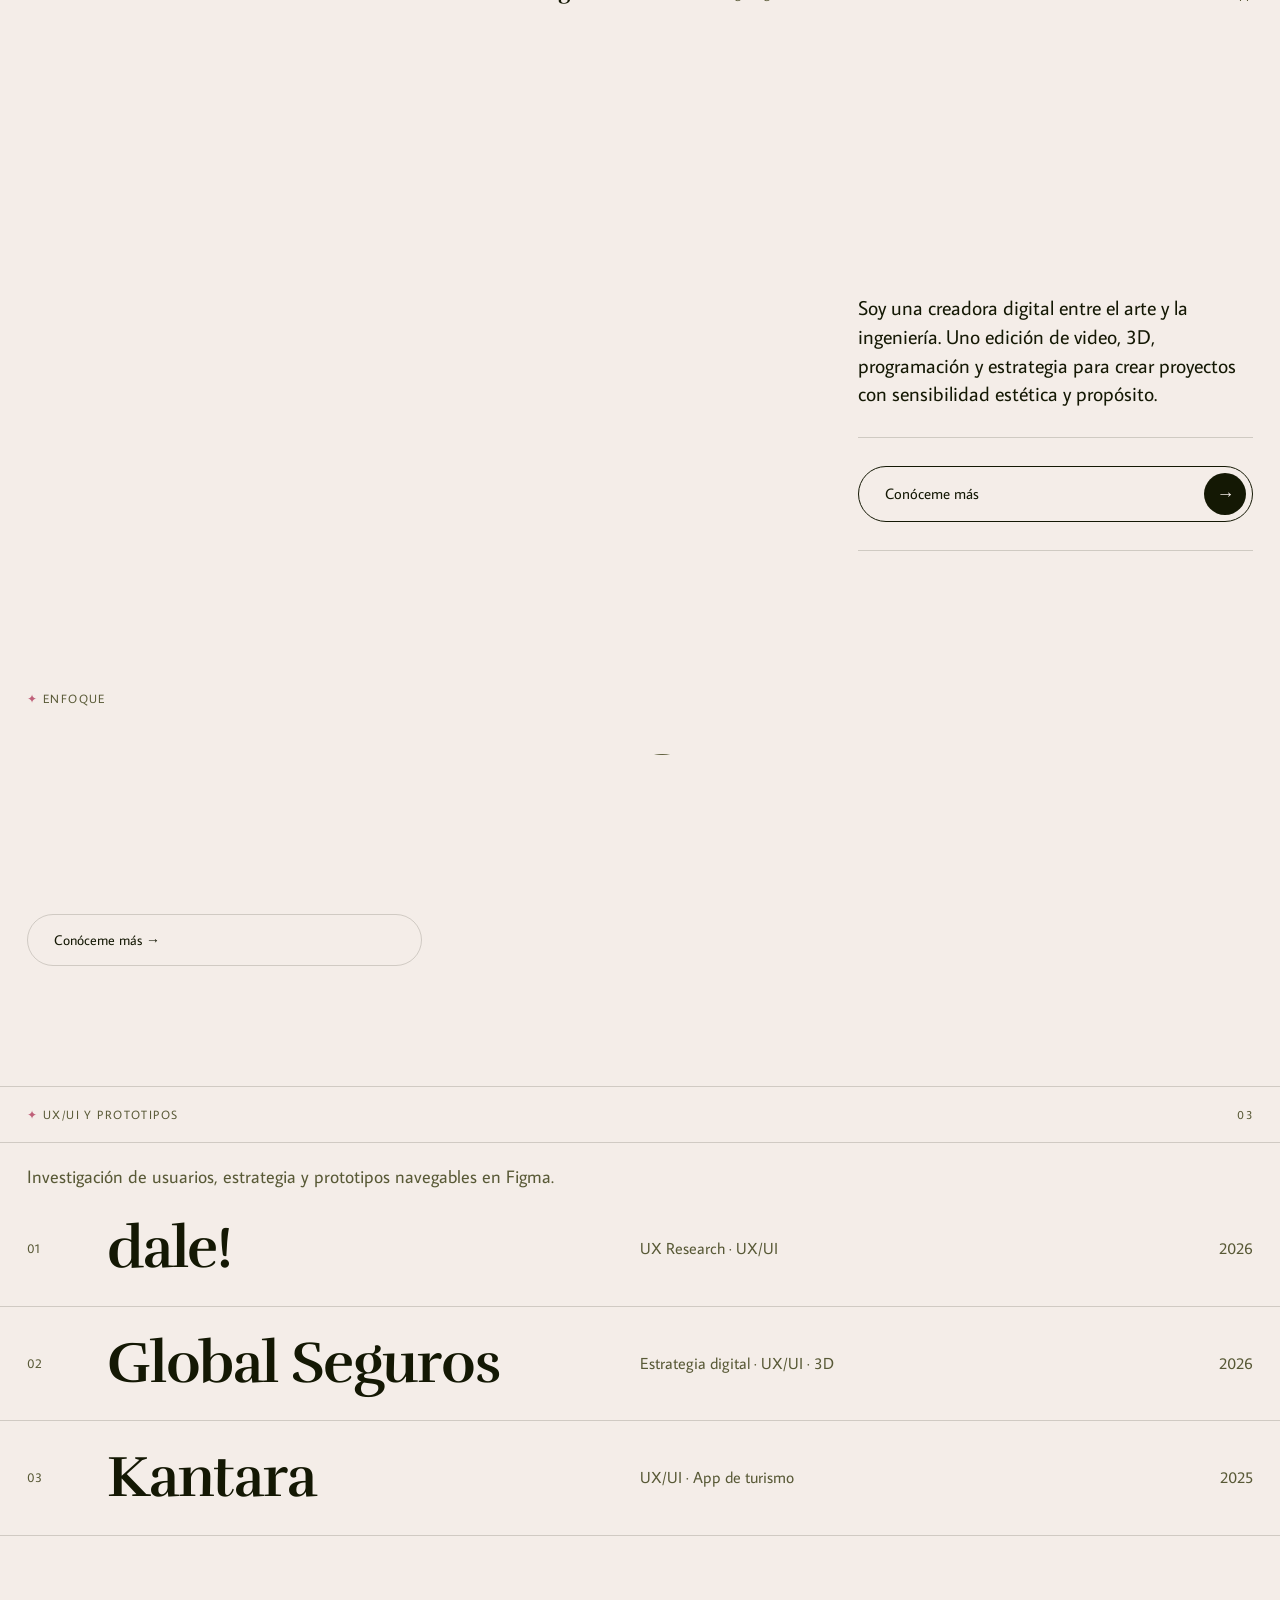
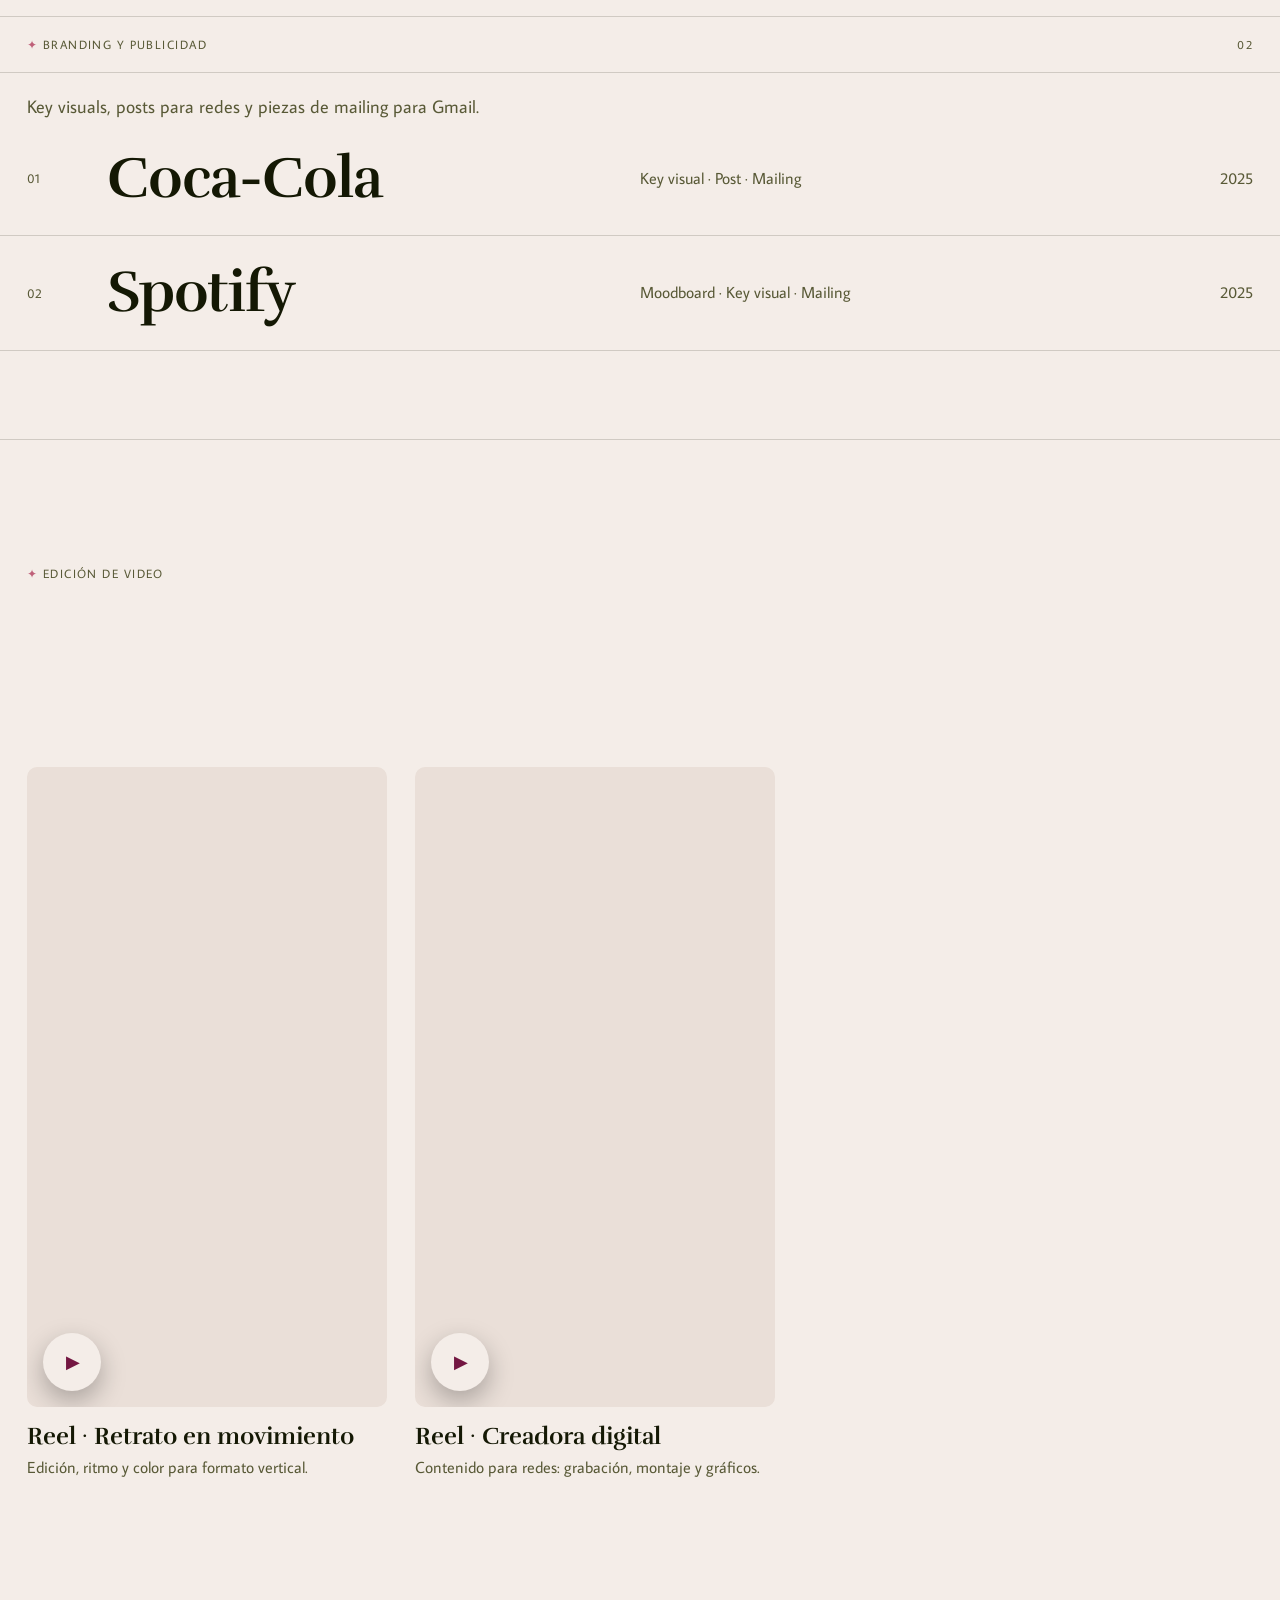
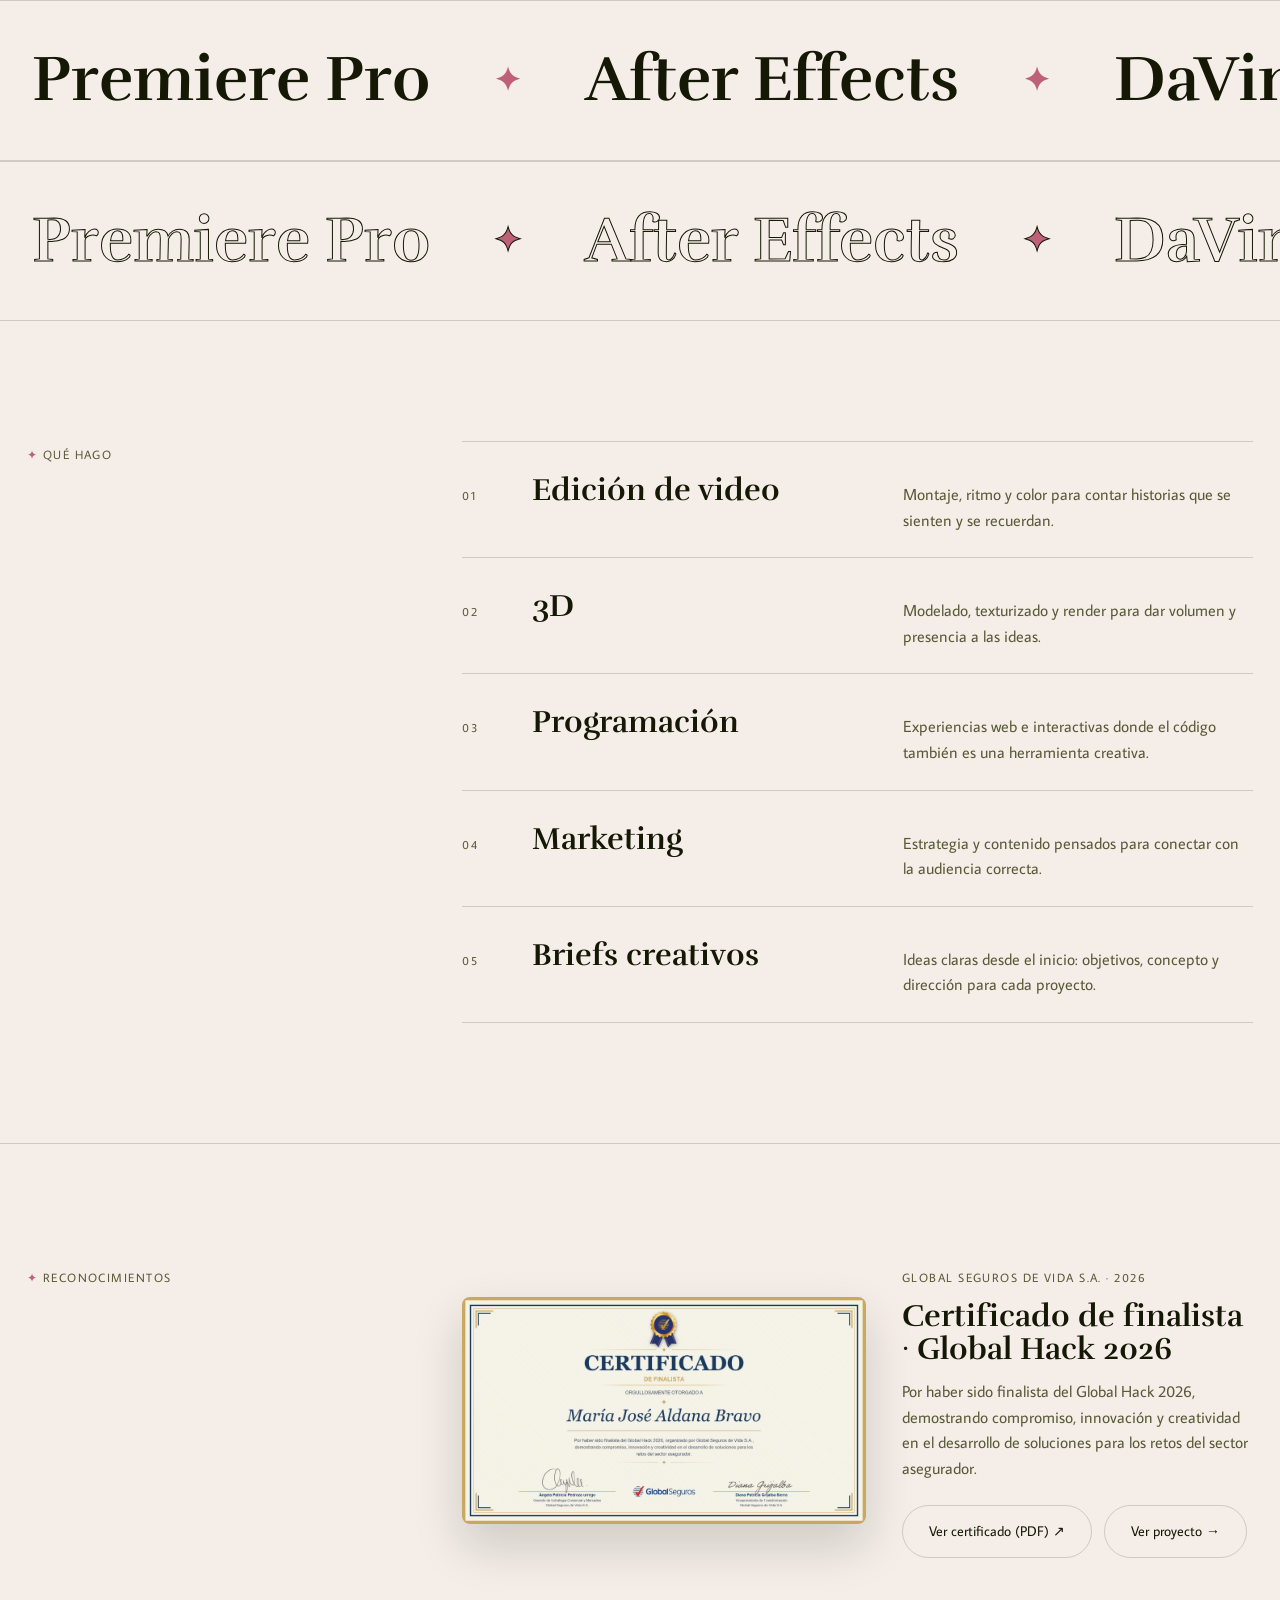
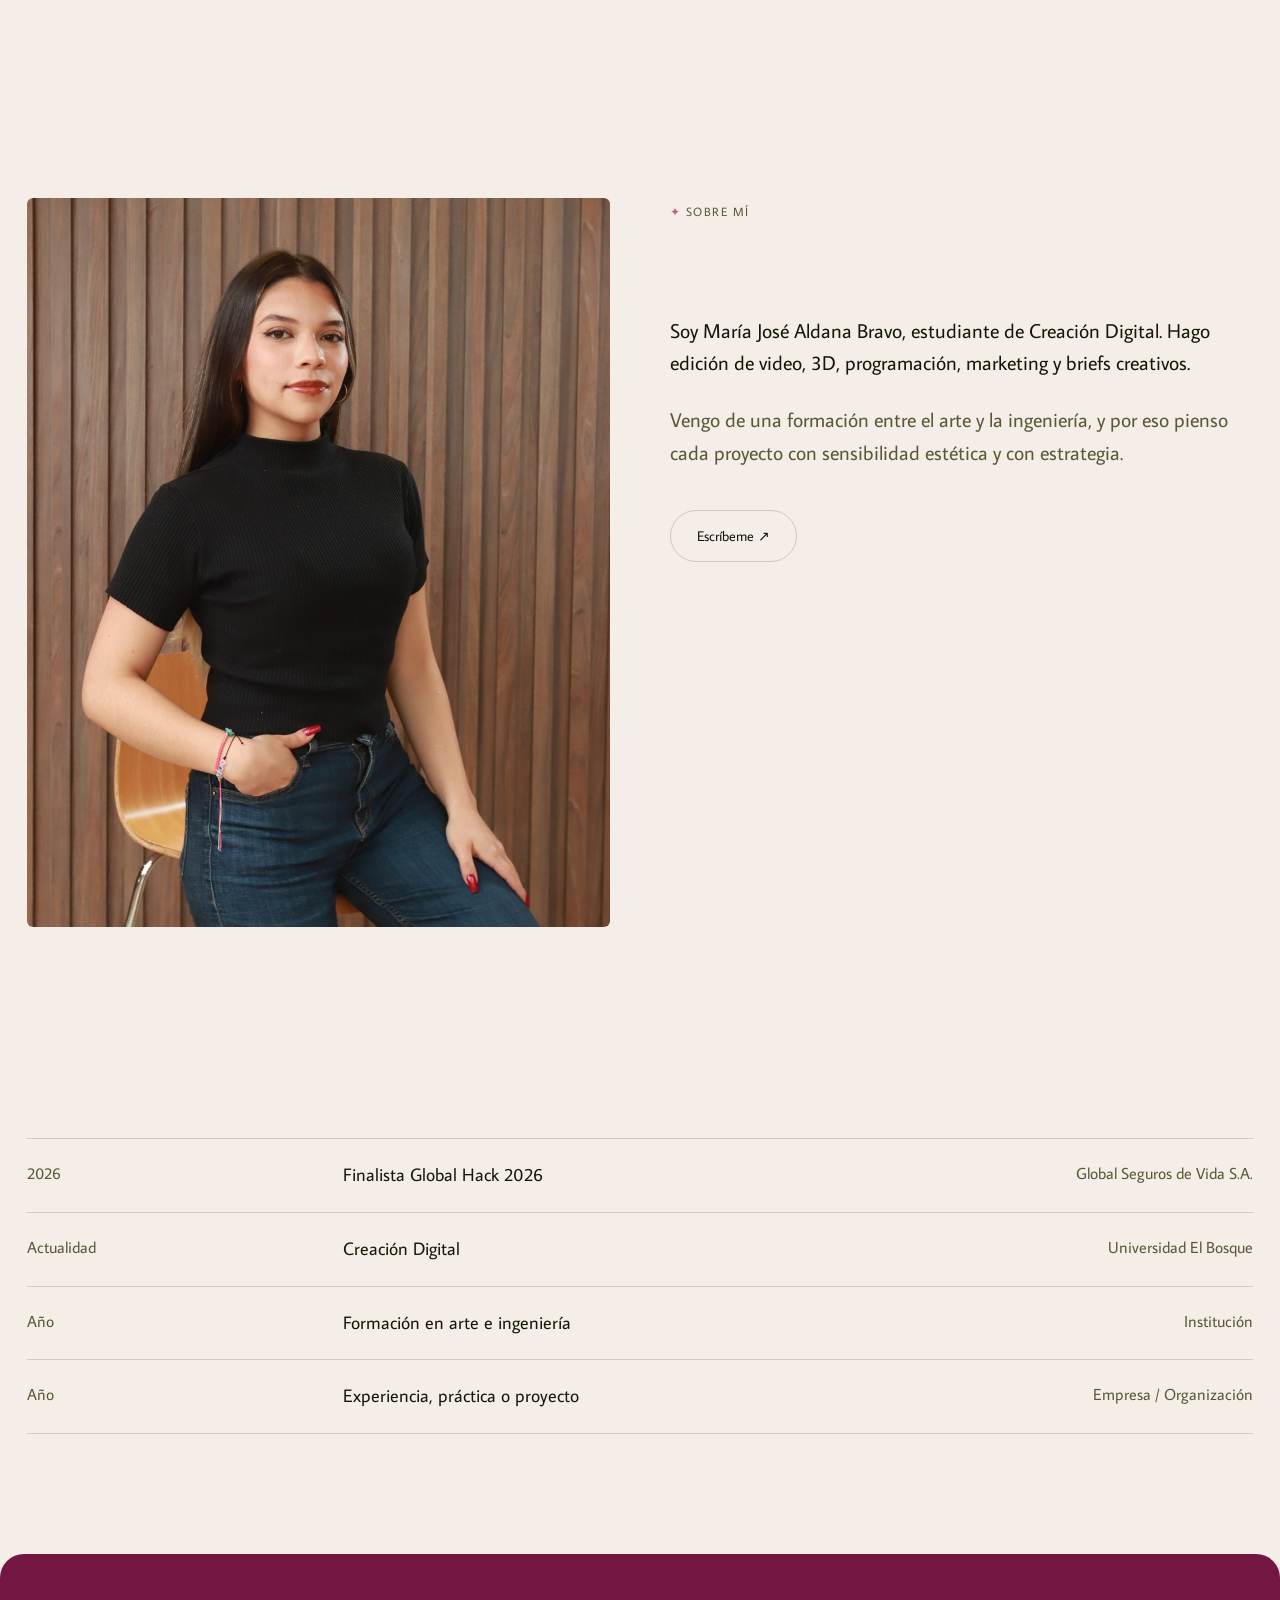
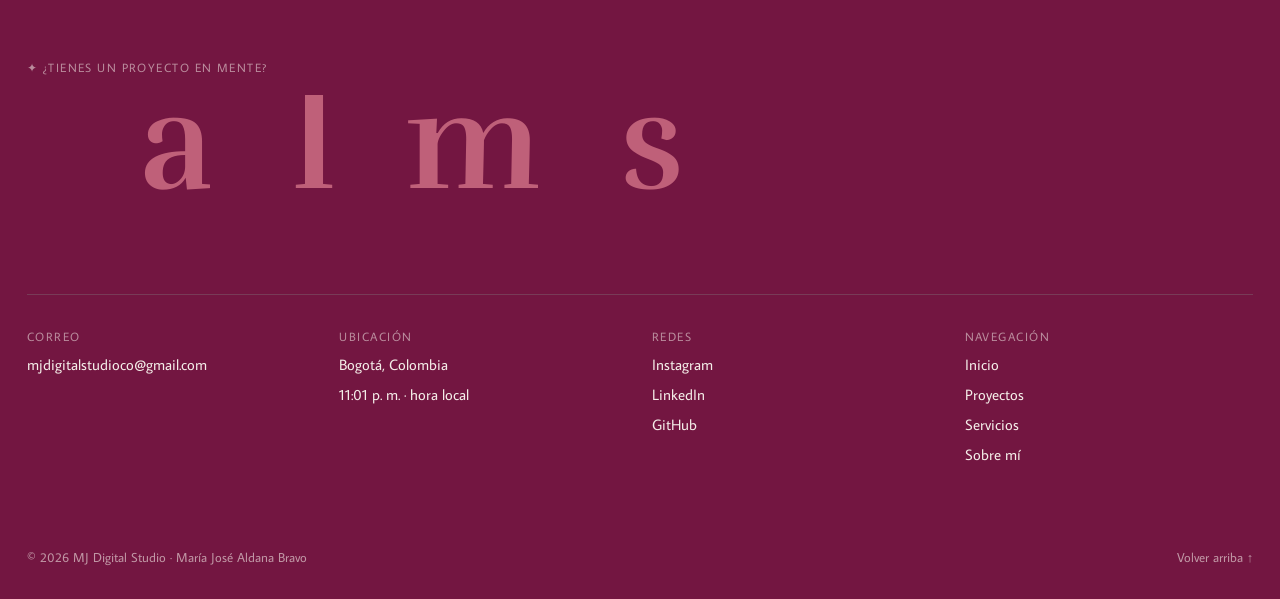
==== commit 3374a8ea: "Bloque de presentacion con parallax bajo proyectos destacados - Texto corto en columna derecha, line" ====
--- a/index.html
+++ b/index.html
@@ -51,6 +51,19 @@
     </div>
     <section class="slider">
       <div class="slider__track" id="slider" data-cursor="drag"></div>
+    </section>
+
+    <!-- PRESENTACIÓN CORTA (columna derecha, con movimiento al hacer scroll) -->
+    <section class="intro-row">
+      <div class="intro-row__col" data-parallax="150,-50">
+        <p id="introText"></p>
+        <hr>
+        <a class="btn-icon" href="#sobre-mi" data-hover>
+          <span data-i18n="aboutMore">Conóceme más</span>
+          <span class="btn-icon__ico" aria-hidden="true">→</span>
+        </a>
+        <hr>
+      </div>
     </section>
 
     <!-- DECLARACIÓN -->
@@ -124,5 +137,6 @@
   <script src="js/i18n.js"></script>
   <script src="js/data.js"></script>
   <script src="js/main.js"></script>
+  <script src="js/parallax.js"></script>
 </body>
 </html>
--- a/css/styles.css
+++ b/css/styles.css
@@ -234,21 +234,34 @@
   position: relative; height: 100vh; height: 100svh; min-height: 640px;
   overflow: hidden; user-select: none; touch-action: pan-y;
 }
+/* Imagen / video del hero: pantalla completa, detrás del título y más tenue */
 .fh__media {
-  position: absolute; z-index: 2; pointer-events: none;
-  left: 41%; width: min(29vw, 560px); top: 18.5%; bottom: 18.5%;
+  position: absolute; z-index: 0; pointer-events: none;
+  inset: 0; overflow: hidden;
+}
+/* Degradado para que el texto y las pestañas siempre se lean */
+.fh__media::after {
+  content: ""; position: absolute; inset: 0; z-index: 1; pointer-events: none;
+  background:
+    linear-gradient(to bottom, var(--bg) 0%, transparent 22%),
+    linear-gradient(to top, var(--bg) 0%, transparent 45%),
+    linear-gradient(to right, color-mix(in srgb, var(--bg) 55%, transparent) 0%, transparent 60%);
 }
 .fh__img {
   position: absolute; inset: 0; opacity: 0; transform: scale(1.06) translateX(3%); filter: blur(8px);
   transition: opacity 0.9s var(--ease), transform 1.4s var(--ease), filter 0.9s var(--ease);
 }
-.fh__img.active { opacity: 1; transform: none; filter: none; }
-.fh__img img { width: 100%; height: 100%; object-fit: cover; }
+.fh__img.active { opacity: var(--hero-opacity, 0.5); transform: none; filter: saturate(0.85); }
+[data-theme="dark"] .fh__img.active { opacity: 0.5; }
+.fh__img img, .fh__img video { display: block; width: 100%; height: 100%; object-fit: cover; }
+/* Movimiento lento de la imagen activa (efecto Ken Burns) */
+.fh__img.active img:not(.cut) { animation: heroDrift var(--dur, 6s) linear forwards; }
+@keyframes heroDrift { from { transform: scale(1.14) translateX(-2%); } to { transform: scale(1.02) translateX(2%); } }
 .fh__img img.cut { object-fit: contain; }
 .fh__img .ph {
   width: 100%; height: 100%; border-radius: 2px; font-size: 0;
-  -webkit-mask-image: linear-gradient(90deg, #000 55%, transparent 100%);
-  mask-image: linear-gradient(90deg, #000 55%, transparent 100%);
+
+
 }
 .sw-wrap { display: block; overflow: hidden; padding-bottom: 0.08em; margin-bottom: -0.08em; }
 .sw { display: inline-block; transition: transform 0.6s var(--ease), opacity 0.6s var(--ease); }
@@ -257,7 +270,7 @@
 body:not(.ready) .fh .sw { transform: translateY(105%); }
 body.ready .fh .sw { transition-delay: 0s; }
 .fh__title {
-  position: absolute; z-index: 1; left: var(--gutter); top: 48%; transform: translateY(-50%);
+  position: absolute; z-index: 2; left: var(--gutter); top: 48%; transform: translateY(-50%);
   font-family: var(--font-display); font-weight: 700; letter-spacing: -0.02em; line-height: 1;
   font-size: clamp(54px, 7.7vw, 160px); white-space: nowrap;
 }
@@ -474,6 +487,47 @@
 /* ---------- Animación de aparición ---------- */
 .reveal { opacity: 0; transform: translateY(50px); transition: opacity 1.1s var(--ease), transform 1.1s var(--ease); }
 .reveal.in { opacity: 1; transform: none; }
+
+/* =========================================================
+   PRESENTACIÓN CORTA BAJO PROYECTOS DESTACADOS
+   Texto en la columna derecha (1/3), líneas arriba y abajo
+   y botón con ícono redondo. Se mueve al hacer scroll.
+   ========================================================= */
+.intro-row {
+  display: grid; grid-template-columns: 2fr 1fr; gap: 40px;
+  padding: 40px var(--gutter) 140px;
+}
+.intro-row__col { grid-column: 2; will-change: transform; }
+.intro-row p { font-size: clamp(18px, 1.55vw, 23px); line-height: 1.45; font-weight: 500; }
+.intro-row hr { border: 0; border-top: 1px solid var(--line); margin: 28px 0; }
+
+.btn-icon {
+  display: flex; align-items: center; justify-content: space-between; gap: 16px;
+  padding: 6px 6px 6px 26px; border: 1px solid var(--fg); border-radius: 100px;
+  font-size: 15px; font-weight: 500; position: relative; overflow: hidden; isolation: isolate;
+  transition: color 0.45s var(--ease);
+}
+.btn-icon::before {
+  content: ""; position: absolute; inset: 0; z-index: -1; border-radius: inherit;
+  background: var(--fg); transform: translateY(101%); transition: transform 0.5s var(--ease);
+}
+.btn-icon:hover { color: var(--bg); }
+.btn-icon:hover::before { transform: none; }
+.btn-icon__ico {
+  width: 42px; height: 42px; border-radius: 50%; flex: 0 0 auto;
+  display: flex; align-items: center; justify-content: center;
+  background: var(--fg); color: var(--bg); font-size: 18px;
+  transition: transform 0.5s var(--ease), background 0.35s, color 0.35s;
+}
+.btn-icon:hover .btn-icon__ico { background: var(--rosa); color: var(--crema); transform: rotate(-45deg); }
+
+@media (max-width: 899px) {
+  .intro-row { grid-template-columns: 1fr; padding-top: 8px; padding-bottom: 90px; }
+  .intro-row__col { grid-column: 1; max-width: 520px; margin-left: auto; }
+}
+@media (max-width: 599px) {
+  .intro-row__col { max-width: none; }
+}
 
 /* =========================================================
    PROYECTOS POR SECCIÓN, VIDEOS, CERTIFICADOS Y VISOR
@@ -678,7 +732,9 @@
 
 /* ---------- Resto del sitio ---------- */
 @media (max-width: 900px) {
-  .fh__media { left: 50%; transform: translateX(-50%); width: 62vw; top: 14%; bottom: 36%; }
+  /* Tablet: la imagen sigue a pantalla completa; más visible porque hay menos texto encima */
+  .fh__img.active { opacity: 0.38; filter: saturate(0.8) blur(1.5px); }
+  [data-theme="dark"] .fh__img.active { opacity: 0.32; }
   .fh__title { top: 50%; font-size: 13vw; white-space: normal; right: var(--gutter); }
   .fh__meta { top: auto; bottom: 34%; transform: none; text-align: left; left: var(--gutter); right: auto; font-size: 15px; }
   .fh__meta .sw-wrap { display: inline-block; margin-right: 8px; }
@@ -707,7 +763,8 @@
 
 /* Hero en móvil: deja espacio para la barra inferior */
 @media (max-width: 599px) {
-  .fh__media { top: 84px; bottom: 300px; width: 70vw; }
+  /* Celular: pantalla completa, el texto queda abajo sobre el degradado */
+  .fh__media::after { background: linear-gradient(to bottom, var(--bg) 0%, transparent 18%), linear-gradient(to top, var(--bg) 8%, transparent 62%); }
   .fh__meta { bottom: 238px; }
   .fh__tabs { bottom: 146px; }
   .fh__bar { bottom: calc(86px + env(safe-area-inset-bottom)); }
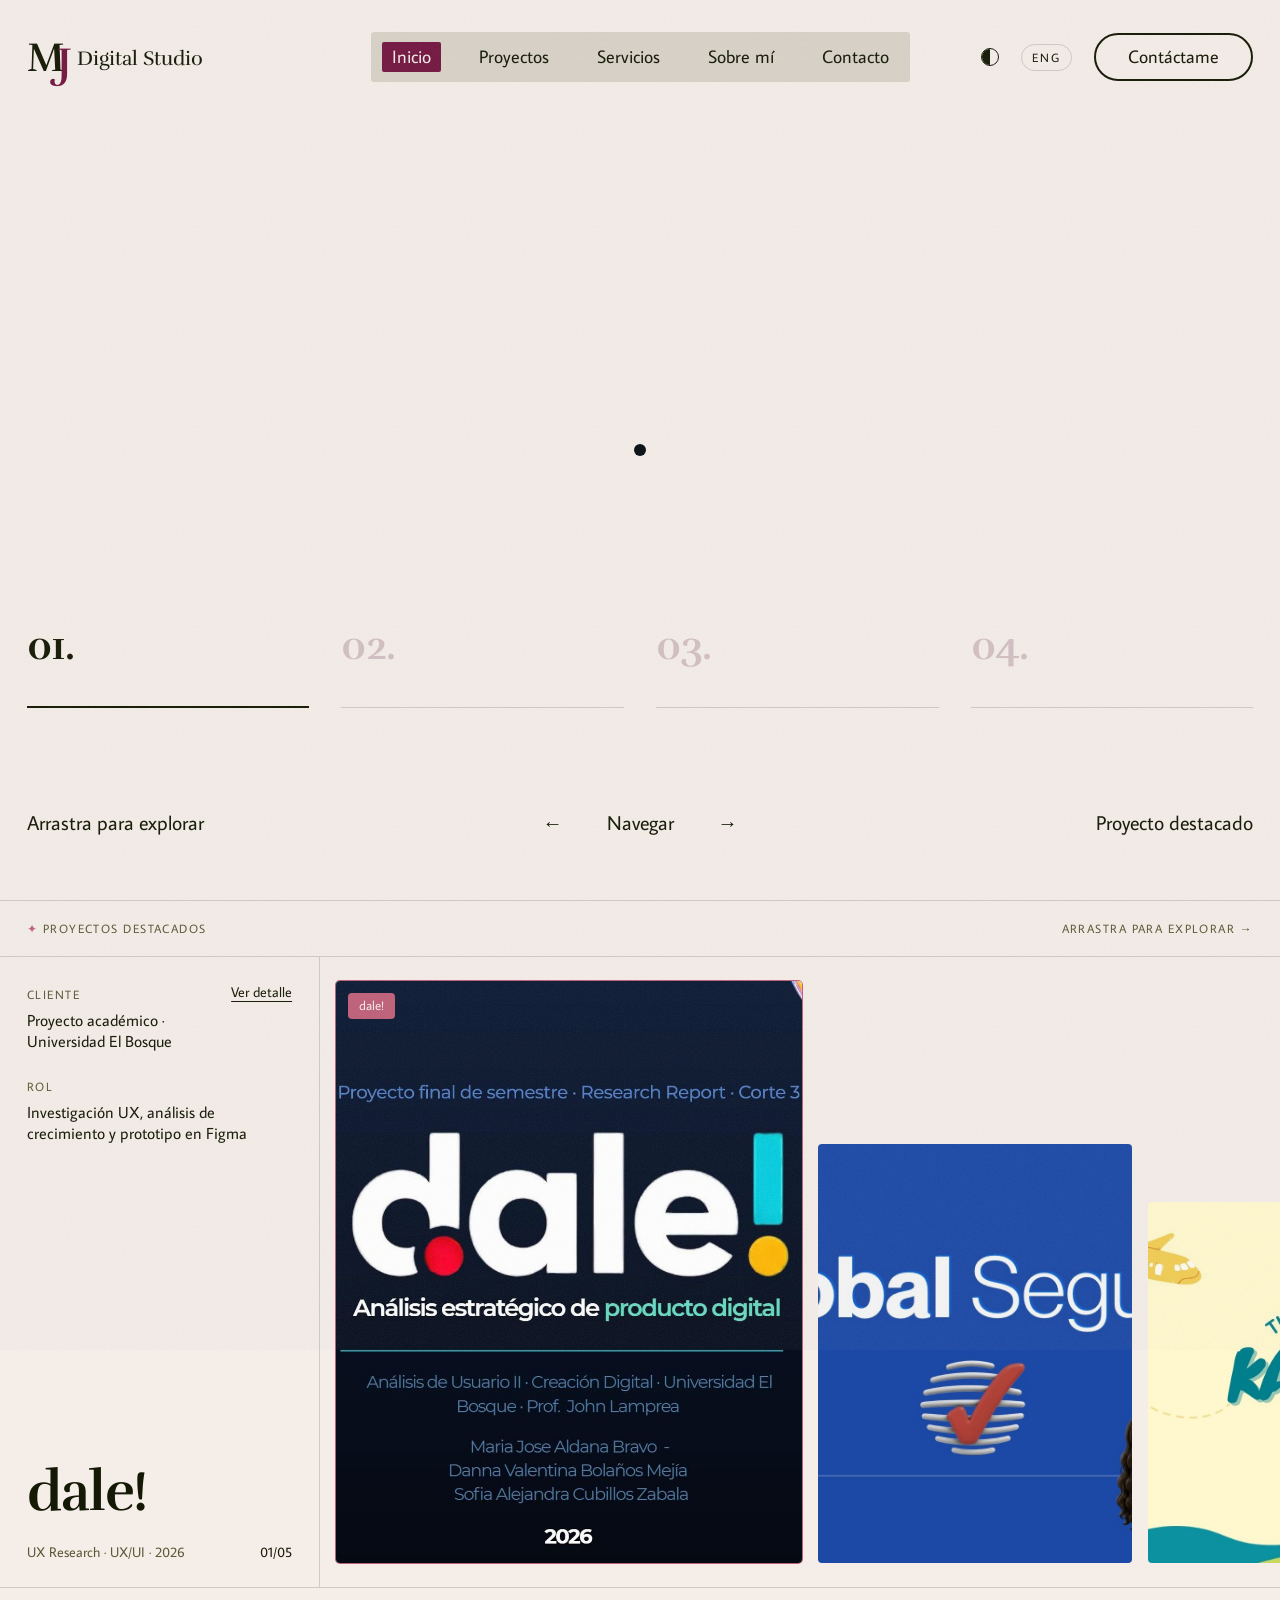
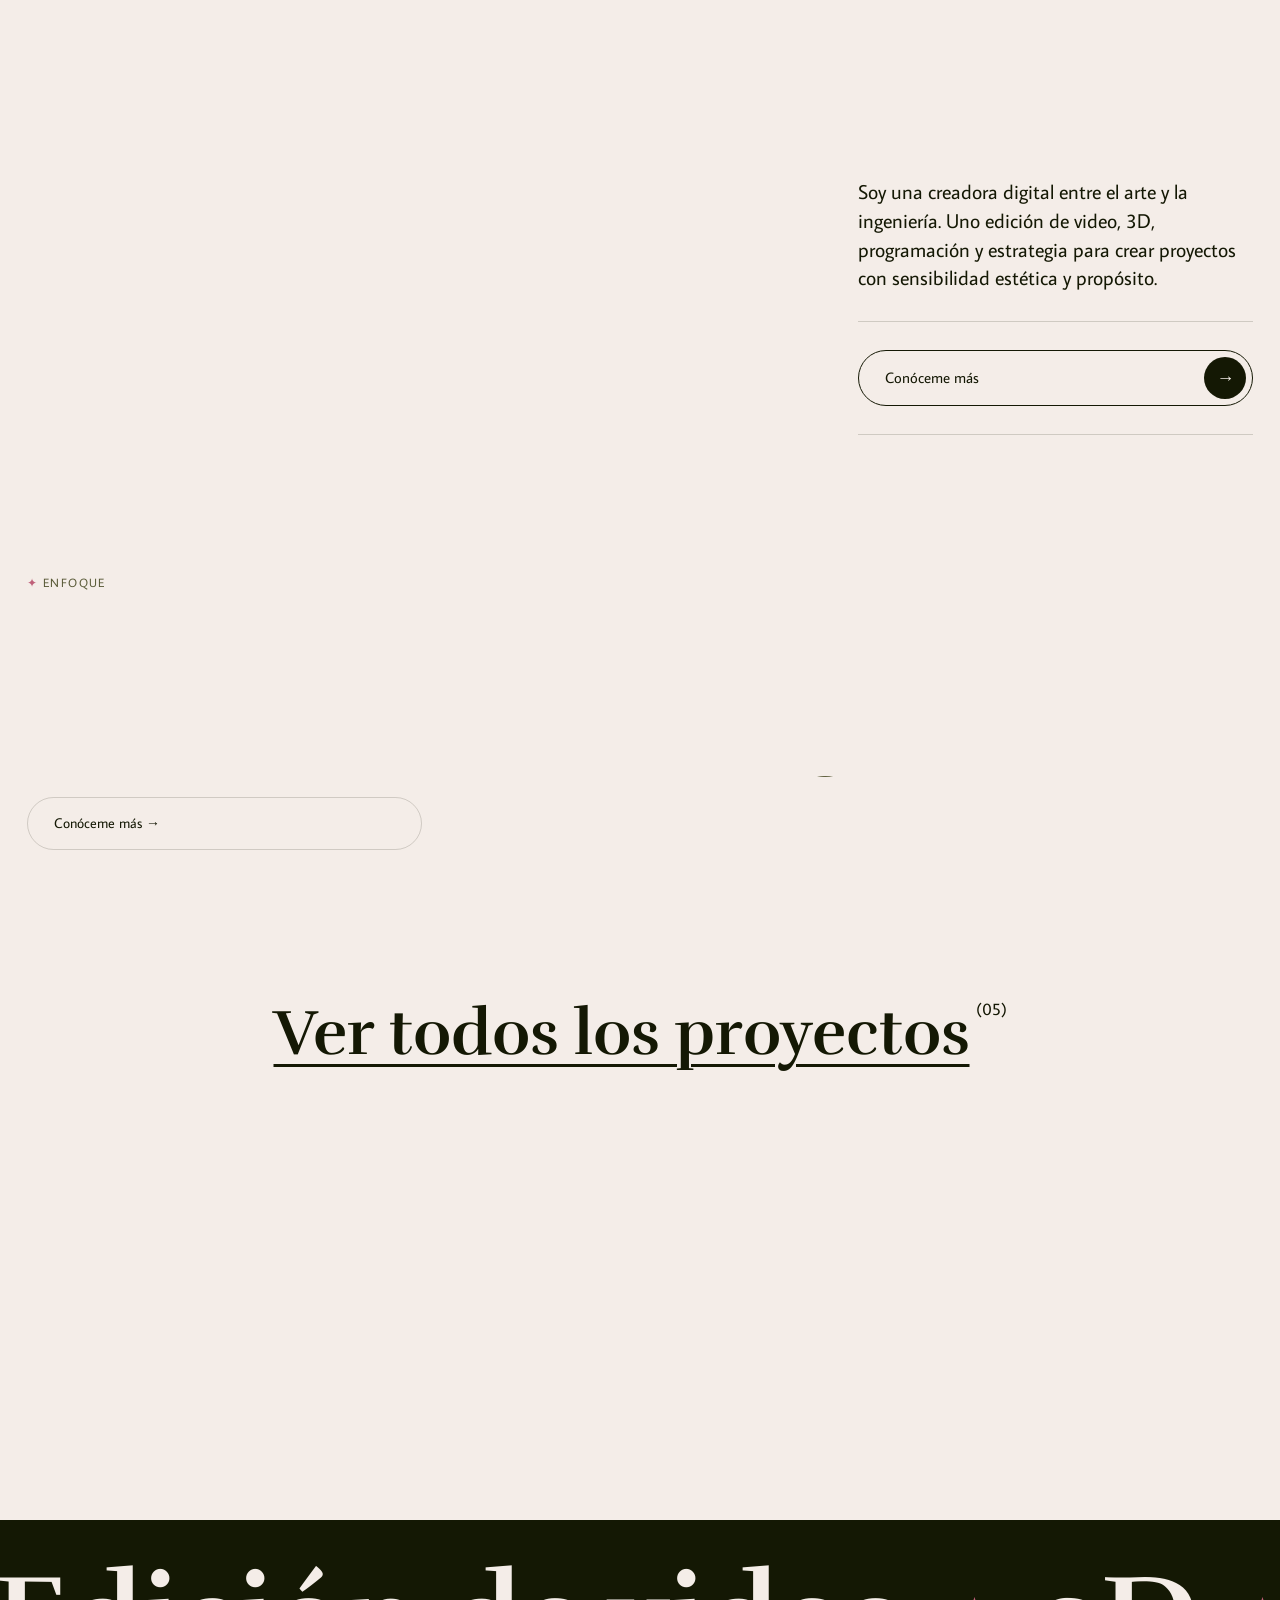
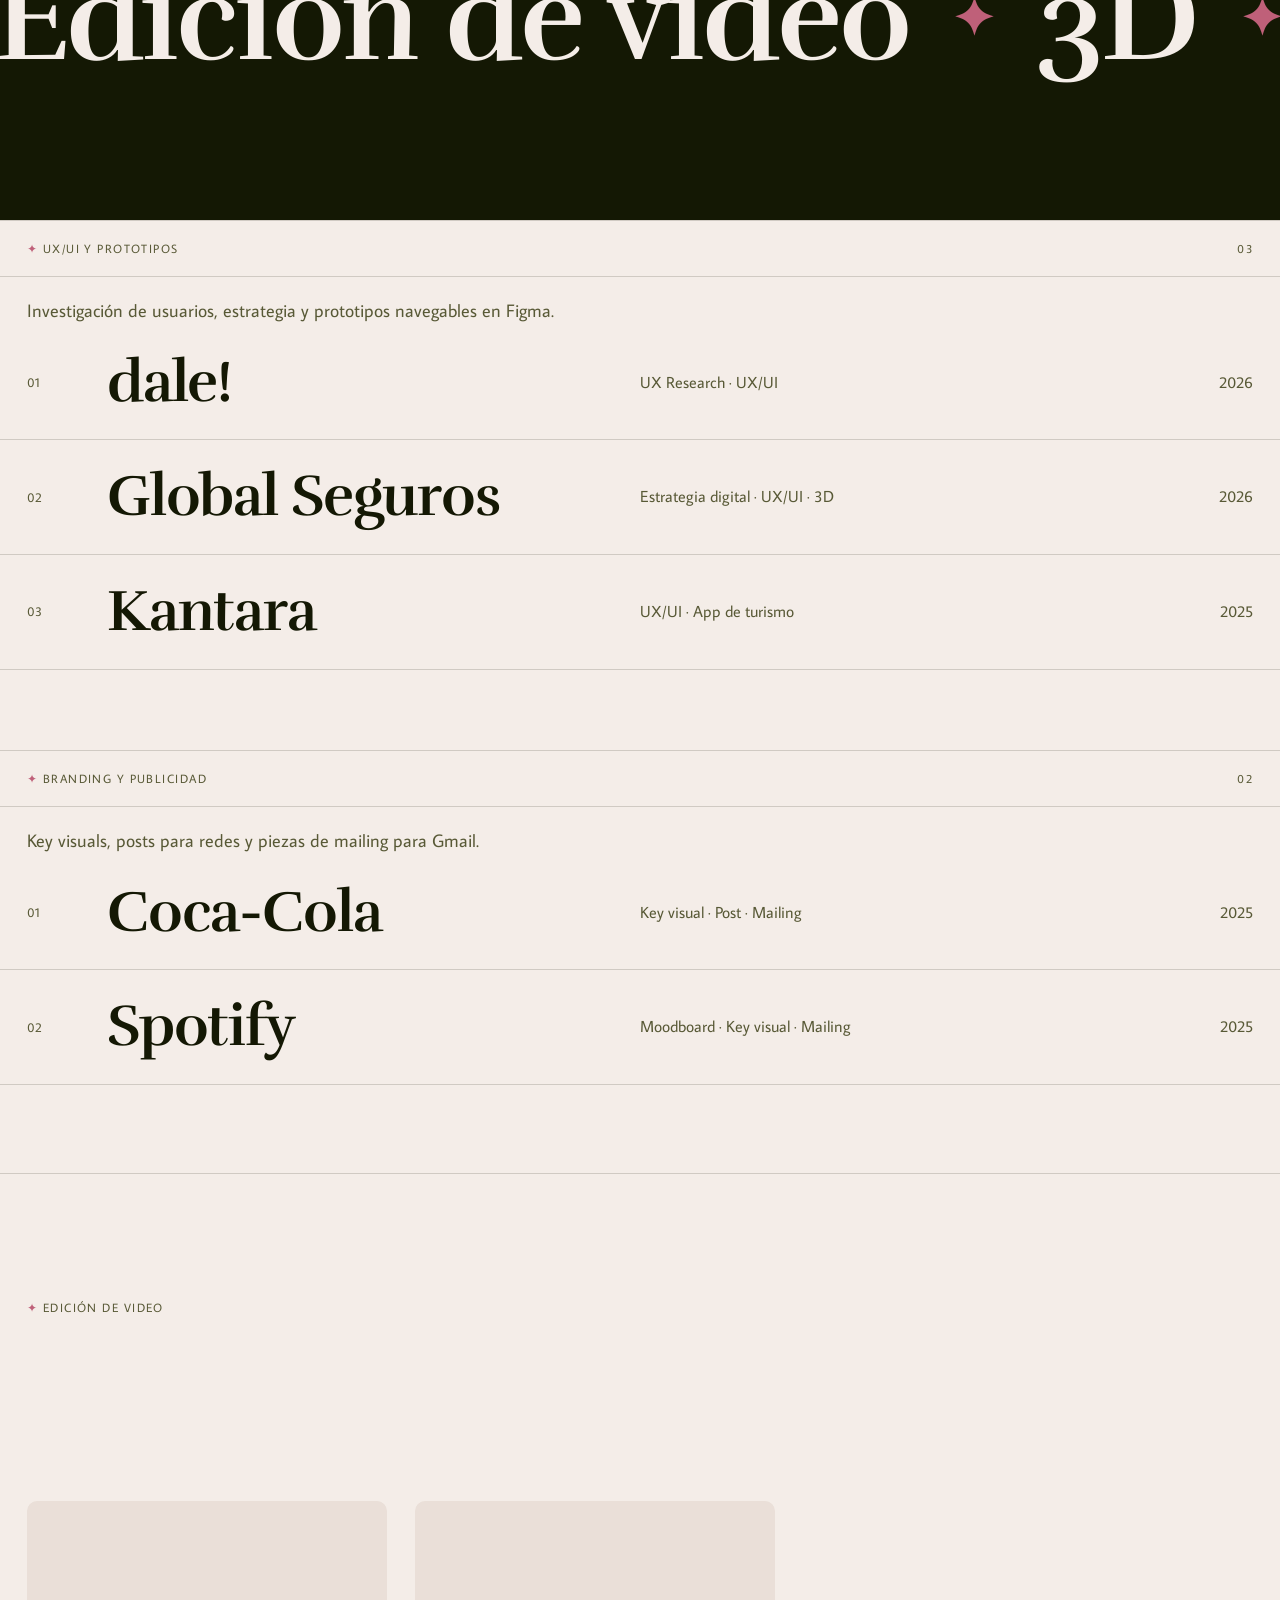
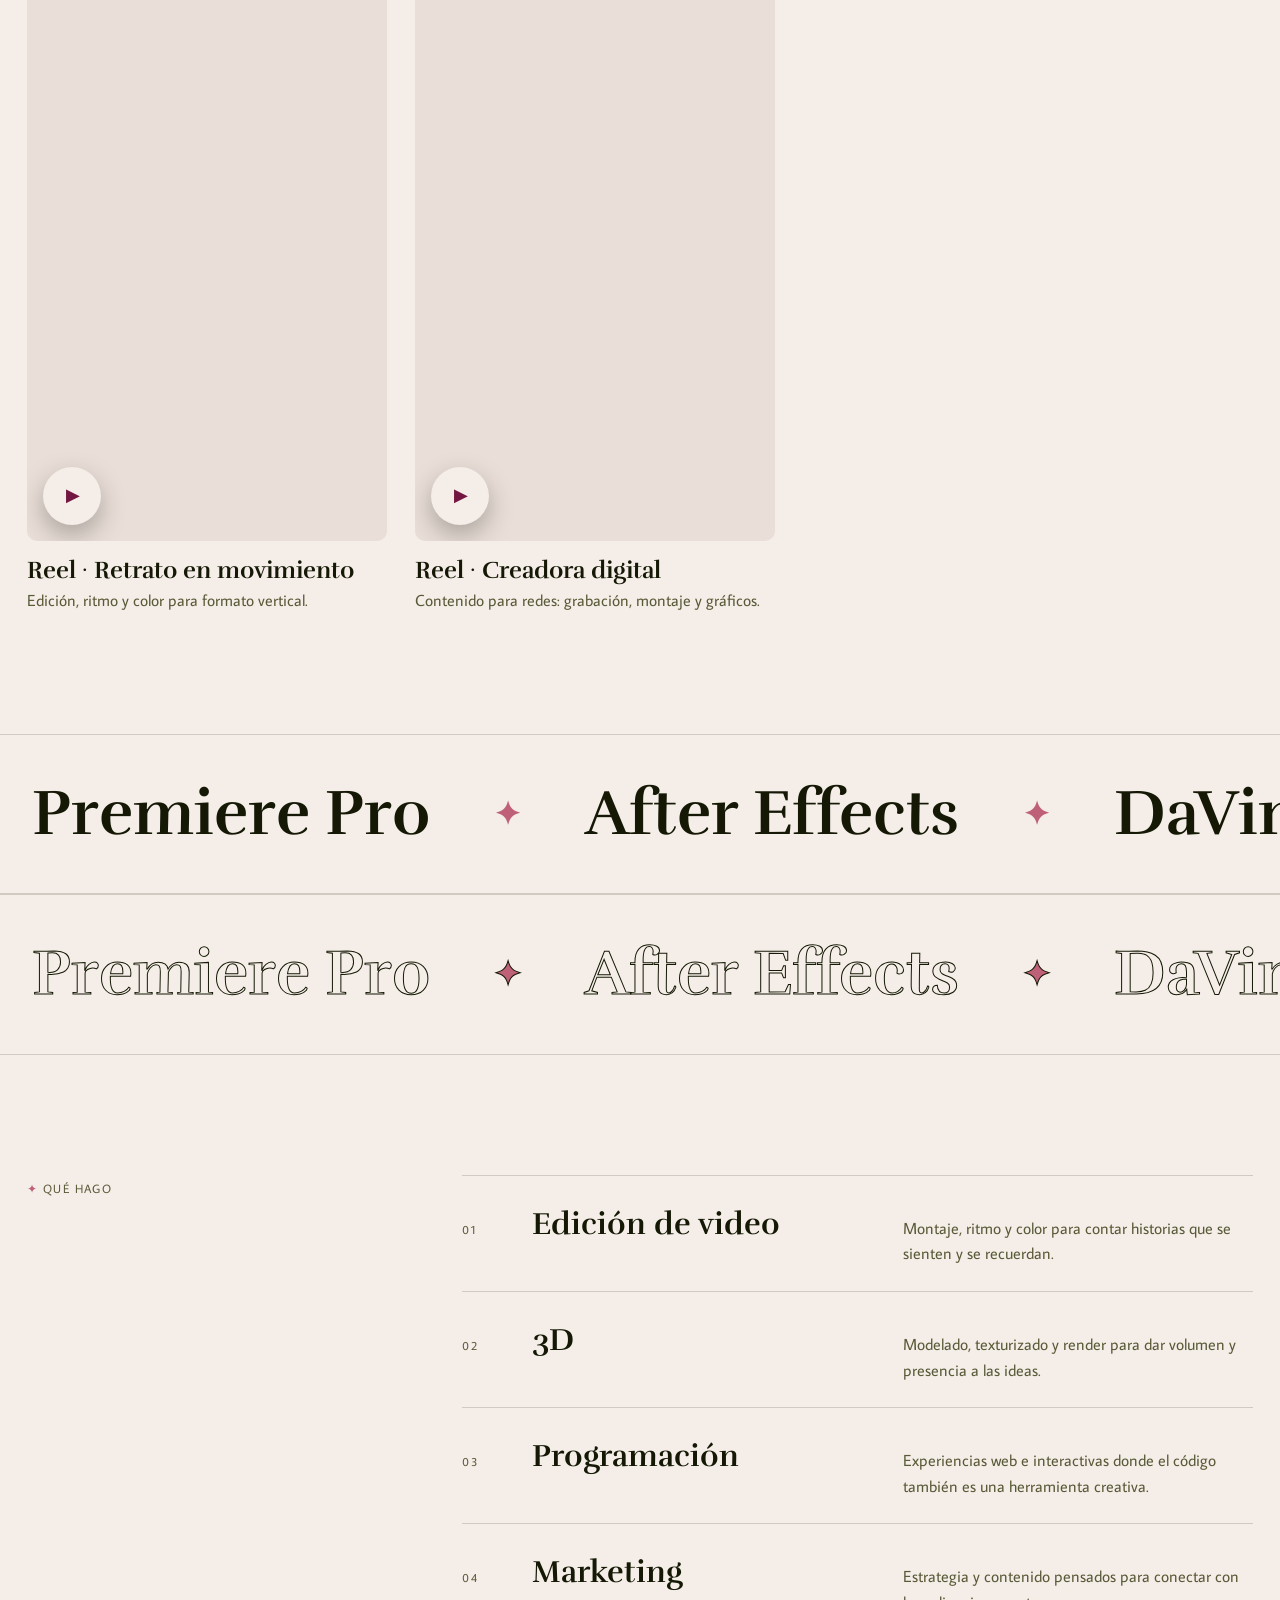
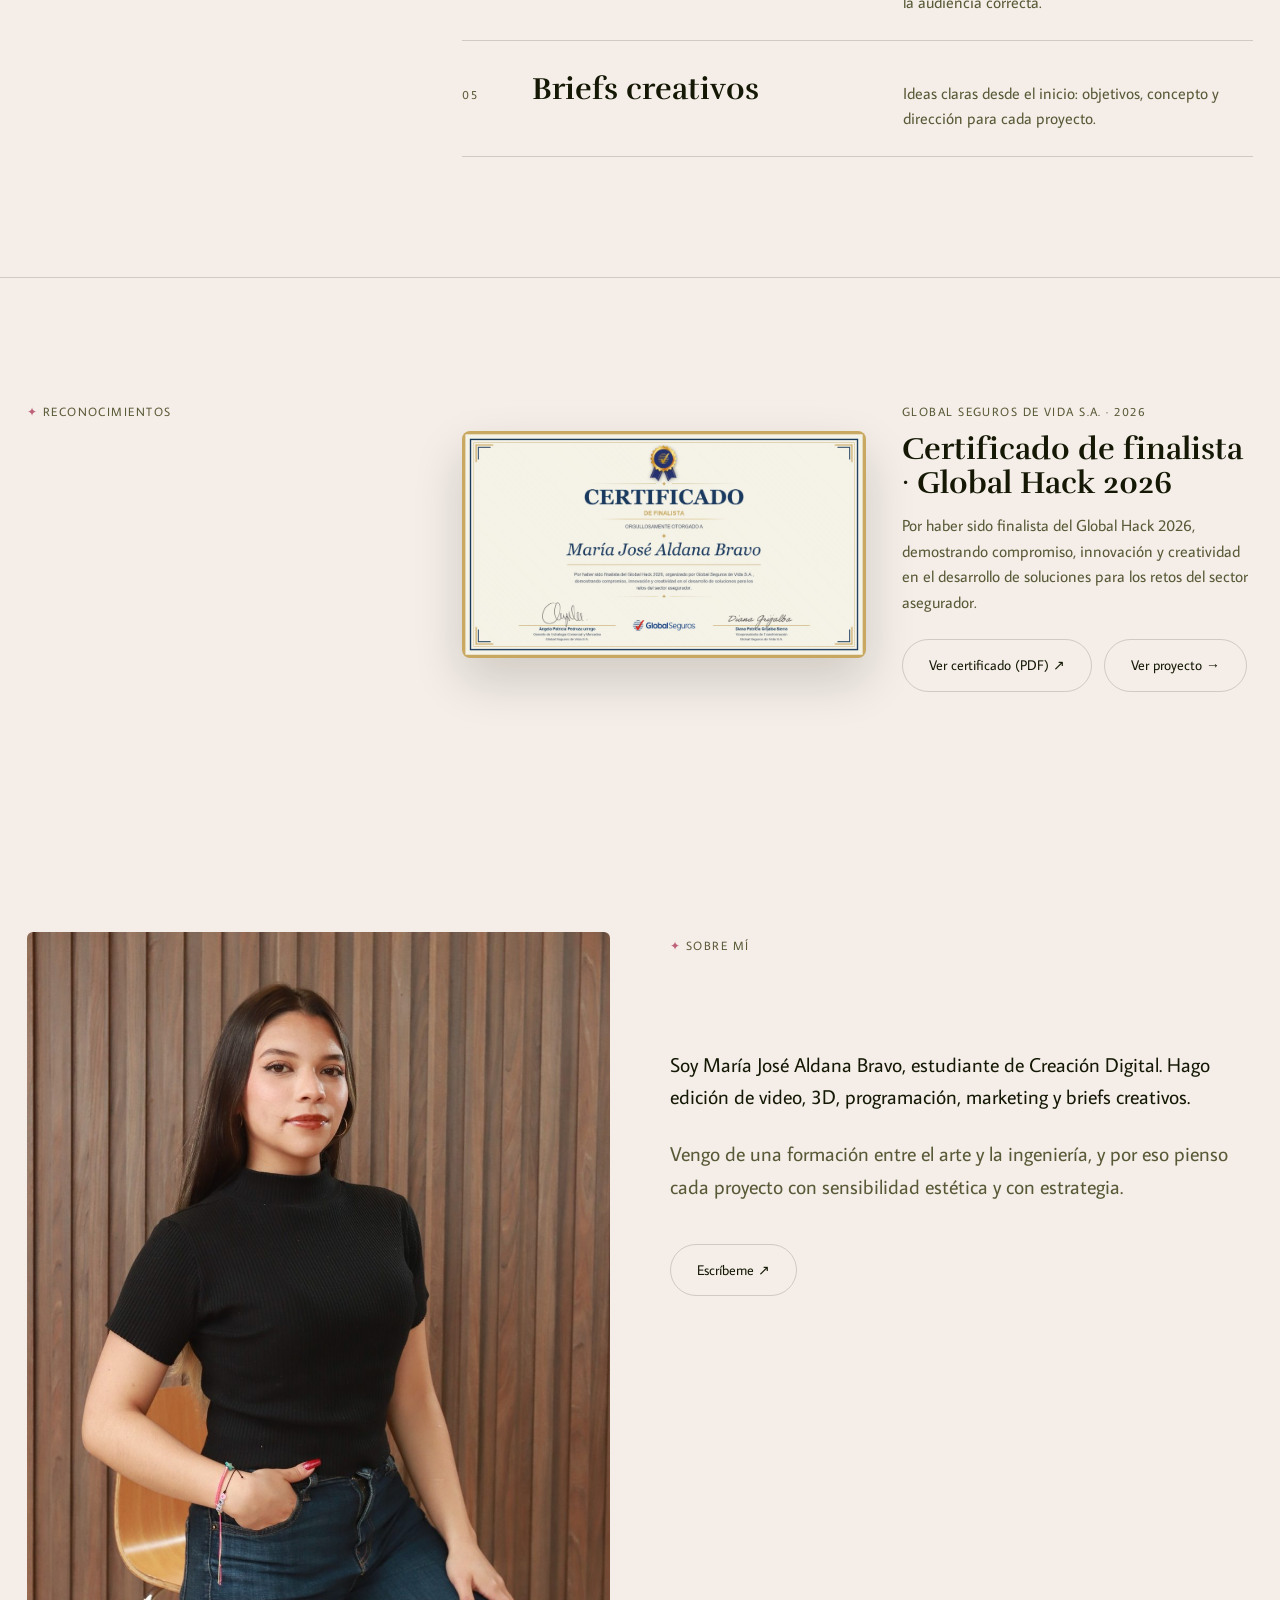
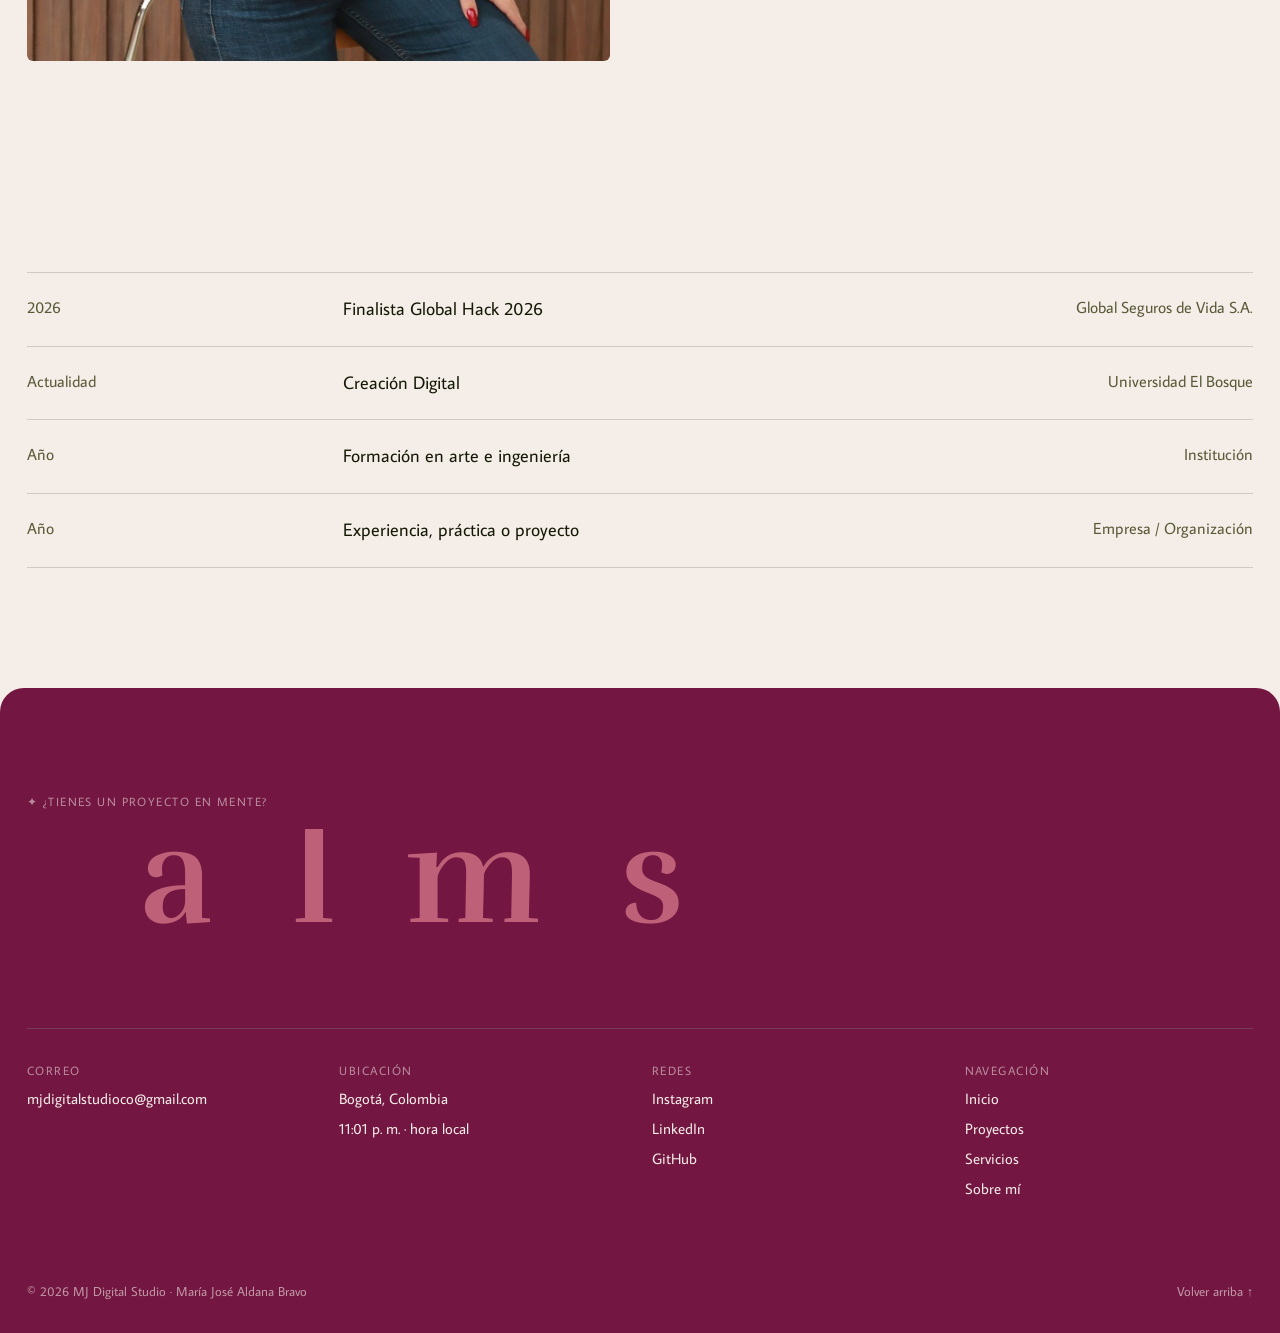
==== commit a26e3d55: "Nuevo diseno de proyectos destacados y bloque de enfoque - Proyectos destacados: panel con cliente, " ====
--- a/index.html
+++ b/index.html
@@ -49,8 +49,20 @@
       <span class="label"><span class="star">✦</span> <span data-i18n="featured">Proyectos destacados</span></span>
       <span class="label" data-i18n="dragExplore">Arrastra para explorar →</span>
     </div>
-    <section class="slider">
-      <div class="slider__track" id="slider" data-cursor="drag"></div>
+    <section class="showcase" id="showcase">
+      <aside class="showcase__info">
+        <div class="showcase__row">
+          <div><span class="label" data-i18n="client">Cliente</span><strong id="scClient"></strong></div>
+          <a class="showcase__view" id="scLink" href="#" data-hover data-i18n="viewDetail">Ver detalle</a>
+        </div>
+        <div><span class="label" data-i18n="role">Rol</span><strong id="scRole"></strong></div>
+        <h3 class="showcase__title" id="scTitle"></h3>
+        <div class="showcase__row">
+          <span class="showcase__cat" id="scCat"></span>
+          <span class="showcase__count" id="scCount">01/05</span>
+        </div>
+      </aside>
+      <div class="showcase__track" id="slider" data-cursor="drag"></div>
     </section>
 
     <!-- PRESENTACIÓN CORTA (columna derecha, con movimiento al hacer scroll) -->
@@ -74,6 +86,21 @@
       </div>
       <div>
         <h2 class="statement__text" id="statement"></h2>
+      </div>
+    </section>
+
+    <!-- VER TODOS + FRANJAS QUE SUBEN + MARQUESINA ARRASTRABLE -->
+    <div class="see-all">
+      <a class="see-all__link" href="#workSections" data-hover>
+        <span data-i18n="seeAll">Ver todos los proyectos</span><sup id="seeAllCount">(05)</sup>
+      </a>
+    </div>
+    <section class="stripes-band" aria-label="Servicios">
+      <div class="stripes" aria-hidden="true"><span></span><span></span><span></span><span></span><span></span><span></span></div>
+      <div class="band">
+        <div class="dmarquee" id="dmarquee" data-cursor="drag">
+          <div class="dmarquee__track" id="dmarqueeTrack"></div>
+        </div>
       </div>
     </section>
 
--- a/css/styles.css
+++ b/css/styles.css
@@ -487,6 +487,105 @@
 /* ---------- Animación de aparición ---------- */
 .reveal { opacity: 0; transform: translateY(50px); transition: opacity 1.1s var(--ease), transform 1.1s var(--ease); }
 .reveal.in { opacity: 1; transform: none; }
+
+/* =========================================================
+   PROYECTOS DESTACADOS: PANEL DE INFORMACIÓN + TIRA DE IMÁGENES
+   Izquierda: cliente, rol, título y contador.
+   Derecha: imágenes de distintos tamaños alineadas abajo.
+   ========================================================= */
+.showcase {
+  display: grid; grid-template-columns: minmax(260px, 1fr) 3fr;
+  border-bottom: 1px solid var(--line);
+}
+.showcase__info {
+  display: flex; flex-direction: column; gap: 20px;
+  padding: 24px var(--gutter); border-right: 1px solid var(--line);
+}
+.showcase__row { display: flex; justify-content: space-between; align-items: flex-start; gap: 12px; }
+.showcase__info strong { display: block; margin-top: 3px; font-size: 16px; font-weight: 500; line-height: 1.35; }
+.showcase__view {
+  font-size: 14px; white-space: nowrap; text-decoration: underline;
+  text-underline-offset: 4px; transition: color 0.3s;
+}
+.showcase__view:hover { color: var(--rosa); }
+.showcase__title {
+  margin-top: auto; font-family: var(--font-display); font-weight: 700;
+  font-size: clamp(38px, 4.4vw, 76px); line-height: 1; letter-spacing: -0.02em;
+}
+.showcase__cat { font-size: 14px; color: var(--muted); }
+.showcase__count { font-size: 14px; font-variant-numeric: tabular-nums; }
+
+.showcase__track {
+  display: flex; align-items: flex-end; gap: 16px;
+  height: clamp(380px, 70vh, 660px);
+  padding: 24px var(--gutter) 24px 16px;
+  overflow-x: auto; scrollbar-width: none; cursor: grab;
+}
+.showcase__track::-webkit-scrollbar { display: none; }
+.showcase__track.is-dragging { cursor: grabbing; }
+.showcase__track.is-dragging a { pointer-events: none; }
+
+.sc-card {
+  position: relative; flex: 0 0 auto; height: 72%; aspect-ratio: 3 / 4;
+  border-radius: 4px; overflow: hidden; background: var(--bg-2);
+  transition: filter 0.45s var(--ease), opacity 0.45s var(--ease);
+}
+.sc-card:nth-child(4n + 1) { height: 100%; aspect-ratio: 4 / 5; }
+.sc-card:nth-child(4n + 3) { height: 62%; aspect-ratio: 1 / 1; }
+.sc-card:nth-child(4n) { height: 80%; aspect-ratio: 16 / 11; }
+.sc-card__media, .sc-card__media > * { width: 100%; height: 100%; object-fit: cover; }
+.sc-card__media img { transition: transform 1.2s var(--ease); }
+.sc-card:hover .sc-card__media img { transform: scale(1.06); }
+.sc-card__tag {
+  position: absolute; top: 12px; left: 12px; padding: 5px 11px; border-radius: 4px;
+  background: var(--rosa); color: var(--crema); font-size: 13px; line-height: 1.2;
+  opacity: 0; transform: translateY(-6px); transition: opacity 0.35s, transform 0.35s var(--ease);
+}
+.sc-card.is-active .sc-card__tag, .sc-card:hover .sc-card__tag { opacity: 1; transform: none; }
+.sc-card.is-active { box-shadow: 0 0 0 1px var(--rosa); }
+@media (hover: hover) {
+  .showcase__track:hover .sc-card:not(:hover) { filter: grayscale(0.5); opacity: 0.75; }
+}
+
+/* =========================================================
+   VER TODOS + FRANJAS QUE SUBEN + MARQUESINA ARRASTRABLE
+   ========================================================= */
+.see-all { text-align: center; padding: 30px var(--gutter) 70px; }
+.see-all__link {
+  font-family: var(--font-display); font-weight: 700; font-size: clamp(34px, 5vw, 84px); line-height: 1.05;
+  text-decoration: underline; text-decoration-thickness: 3px; text-underline-offset: 10px;
+  transition: color 0.3s;
+}
+.see-all__link sup {
+  display: inline-block; margin-left: 6px; font-family: var(--font-body); font-weight: 500;
+  font-size: 0.26em; vertical-align: top; text-decoration: none;
+}
+.see-all__link:hover { color: var(--rosa); }
+
+.stripes { display: flex; align-items: flex-end; height: clamp(160px, 30vw, 420px); }
+.stripes span {
+  flex: 1; height: 100%; background: var(--fg);
+  transform: scaleY(0); transform-origin: bottom; will-change: transform;
+  box-shadow: 0 0 0 1px var(--fg); /* evita líneas finas entre franjas */
+}
+.band { background: var(--fg); color: var(--bg); padding: 30px 0 130px; overflow: hidden; margin-top: -1px; }
+.dmarquee { overflow: hidden; cursor: grab; user-select: none; touch-action: pan-y; }
+.dmarquee.is-dragging { cursor: grabbing; }
+.dmarquee__track { display: flex; width: max-content; will-change: transform; }
+.dmarquee__item {
+  display: flex; align-items: center; gap: 0.35em; padding-right: 0.35em;
+  font-family: var(--font-display); font-weight: 700; white-space: nowrap;
+  font-size: clamp(56px, 9.5vw, 170px); line-height: 1.15; letter-spacing: -0.02em;
+}
+.dmarquee__star { color: var(--rosa); font-size: 0.42em; }
+
+@media (max-width: 899px) {
+  .showcase { grid-template-columns: 1fr; }
+  .showcase__info { border-right: 0; border-bottom: 1px solid var(--line); gap: 14px; padding-top: 20px; padding-bottom: 20px; }
+  .showcase__title { margin-top: 4px; }
+  .showcase__track { height: 56vh; min-height: 340px; padding-left: var(--gutter); }
+  .band { padding-bottom: 90px; }
+}
 
 /* =========================================================
    PRESENTACIÓN CORTA BAJO PROYECTOS DESTACADOS
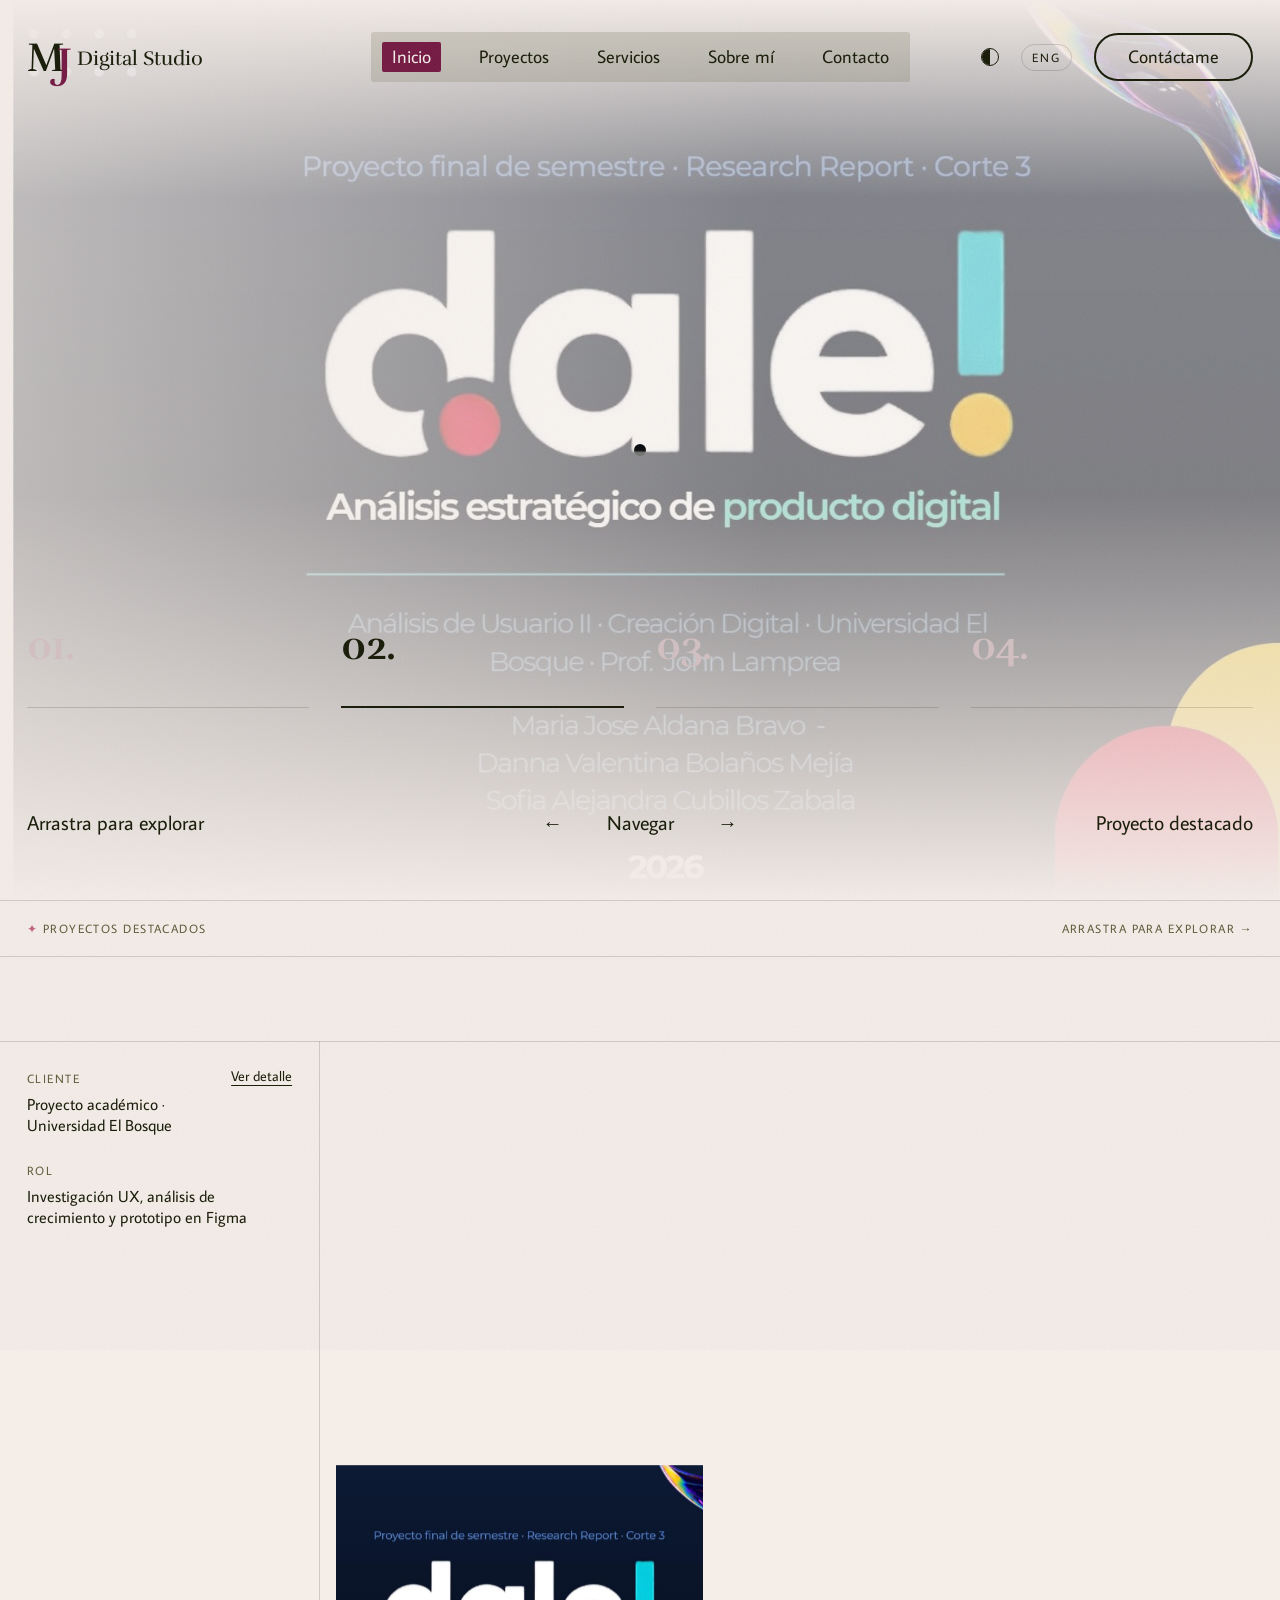
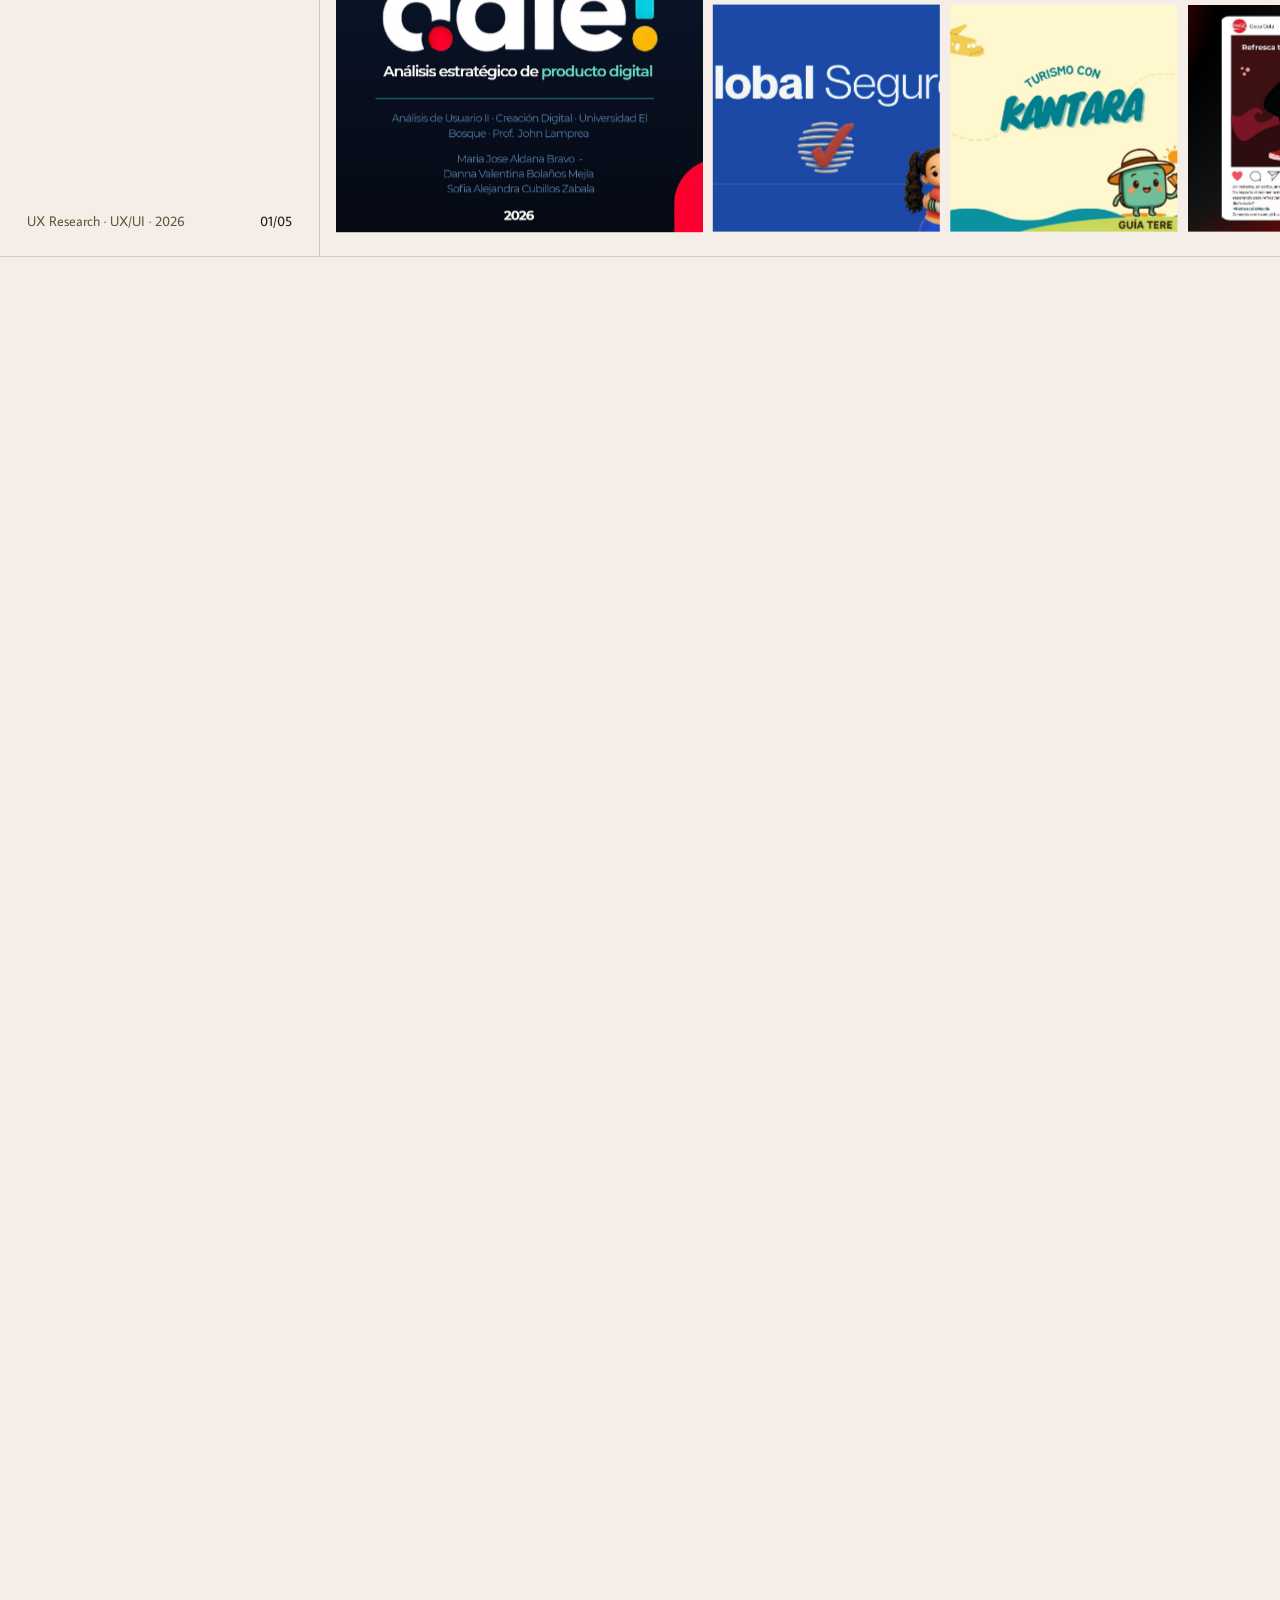
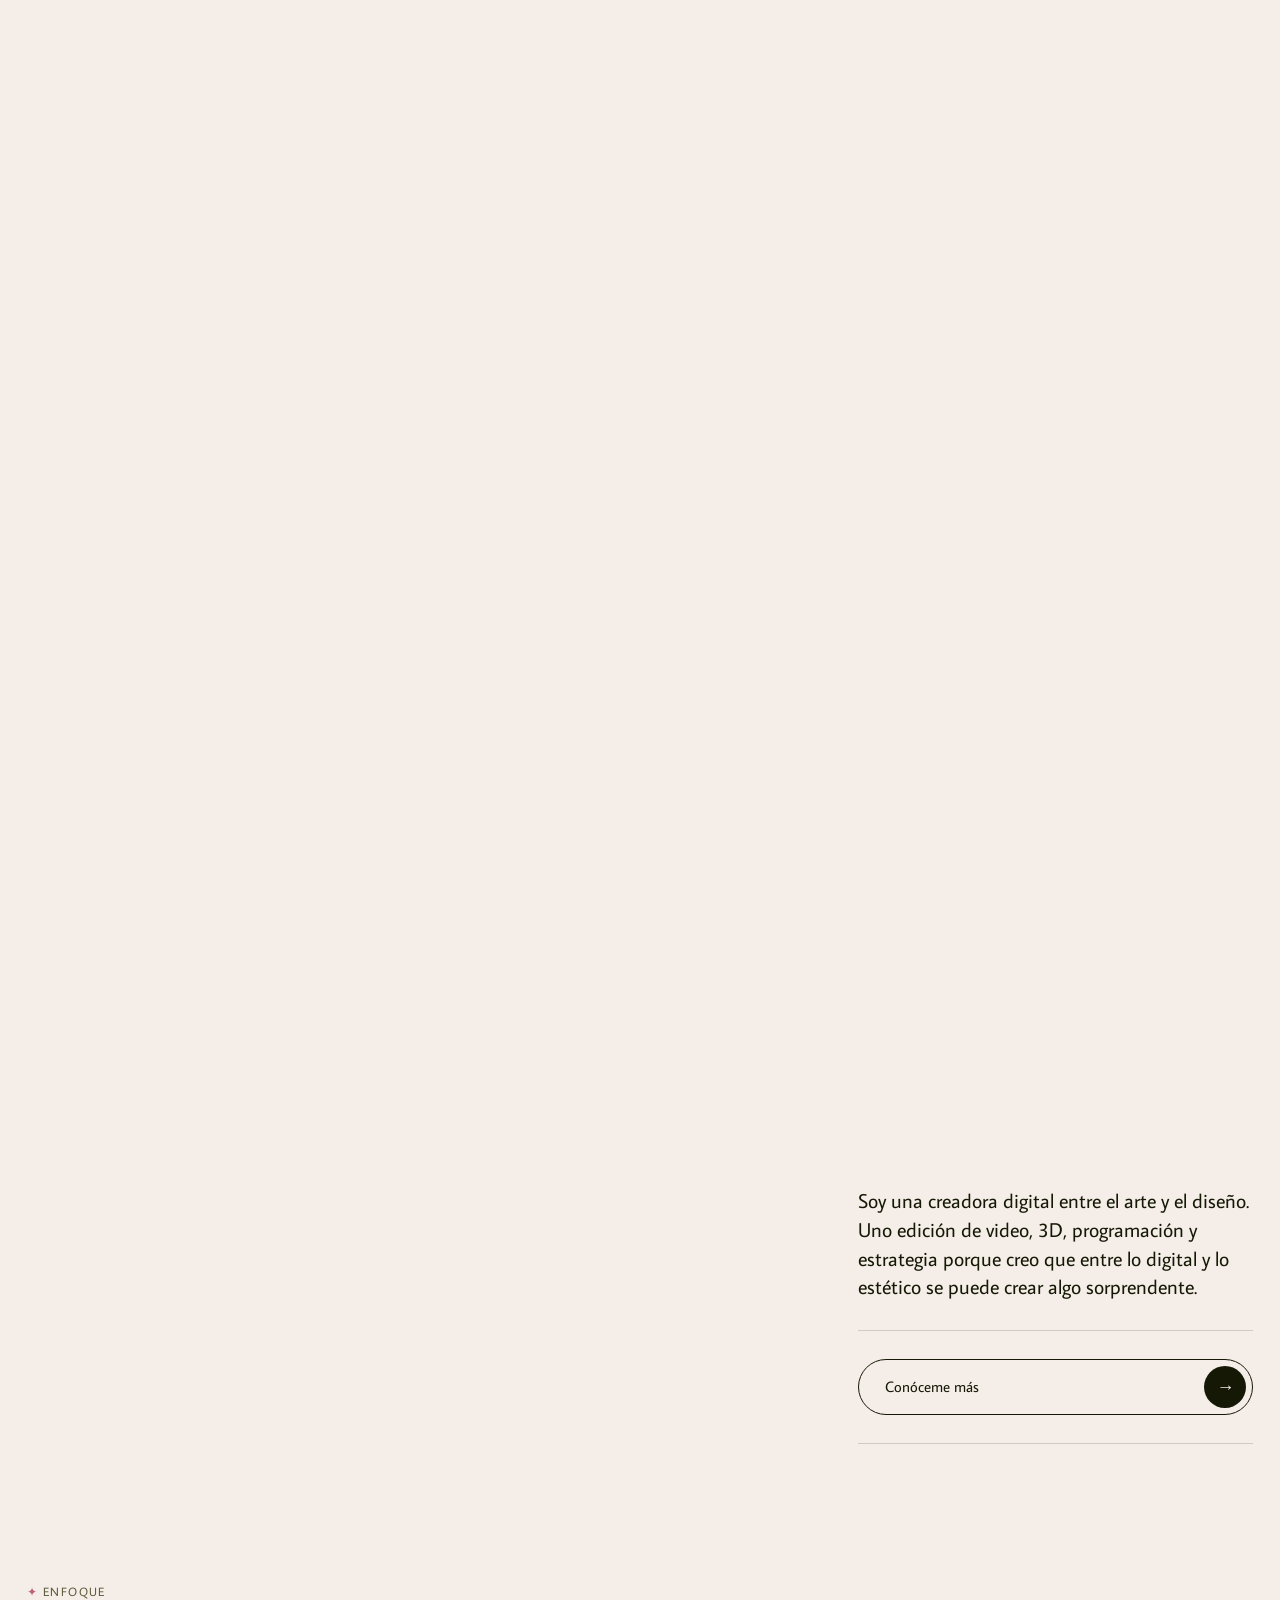
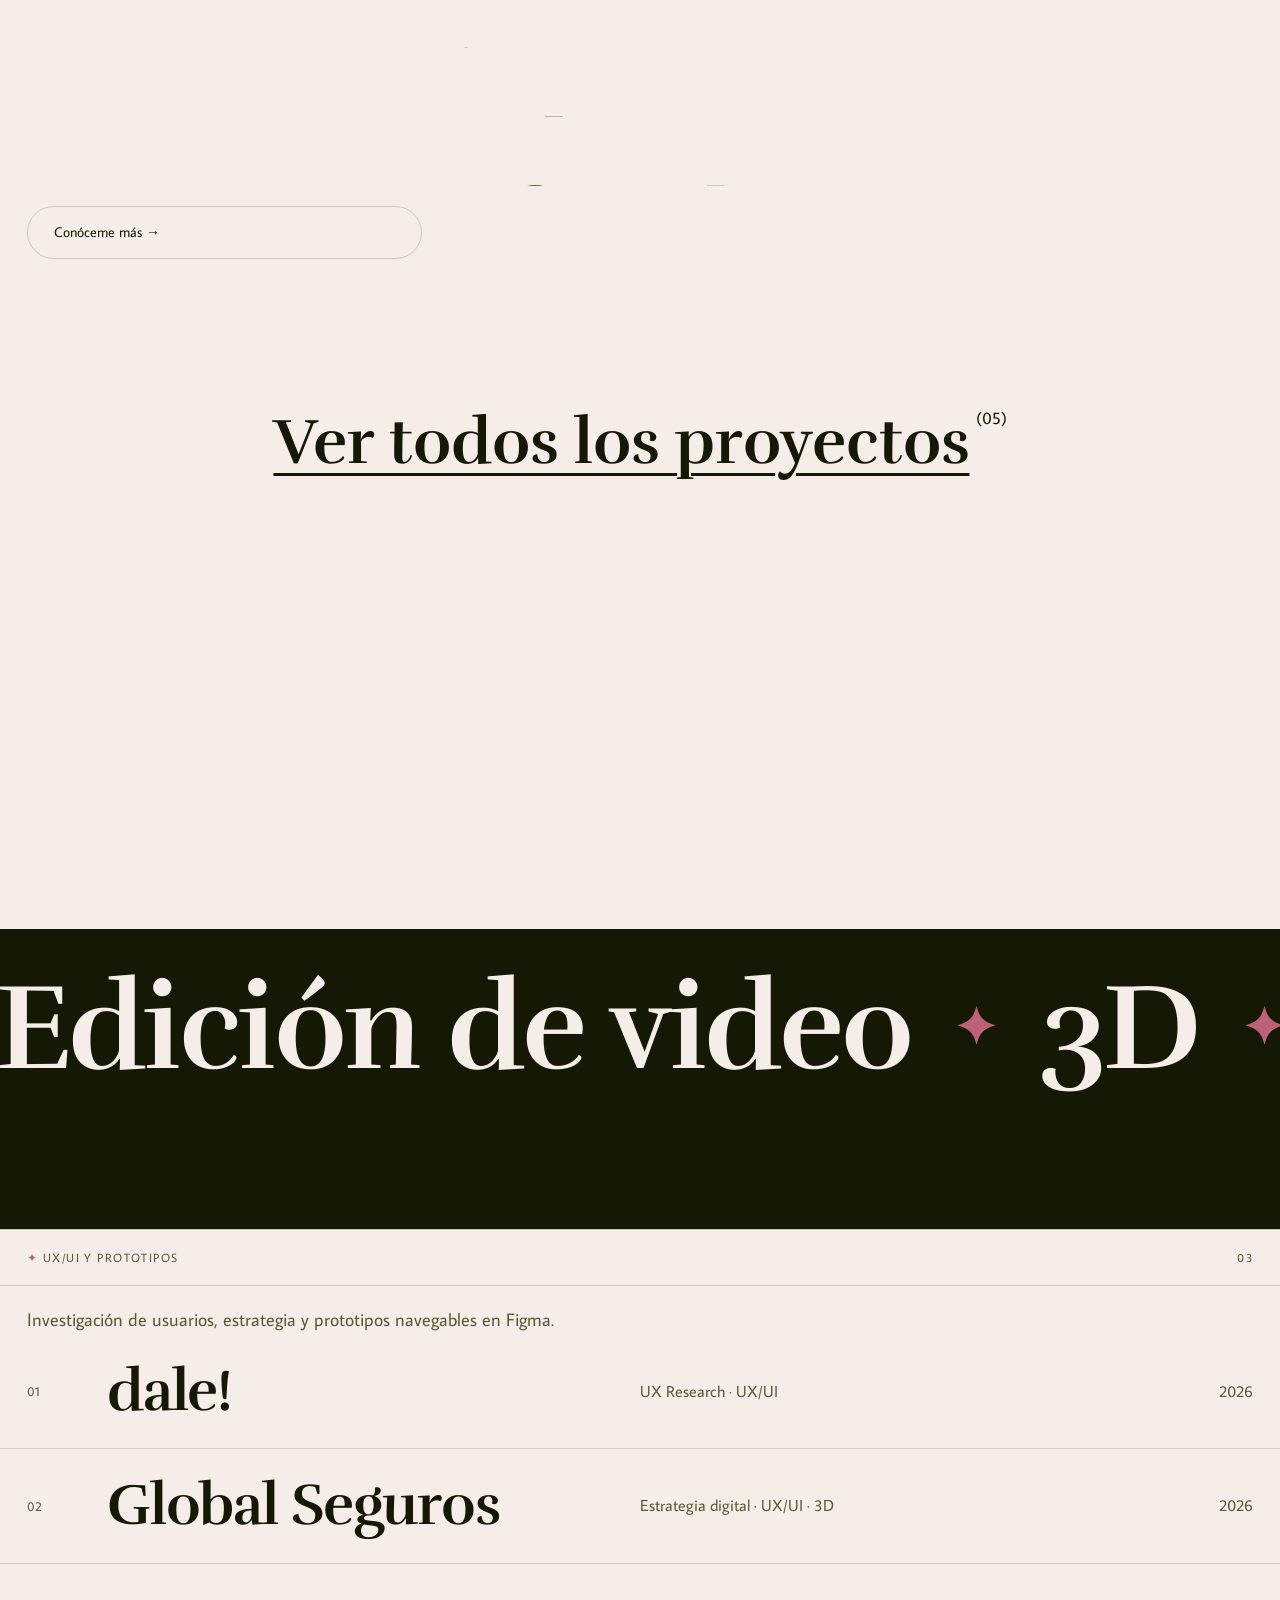
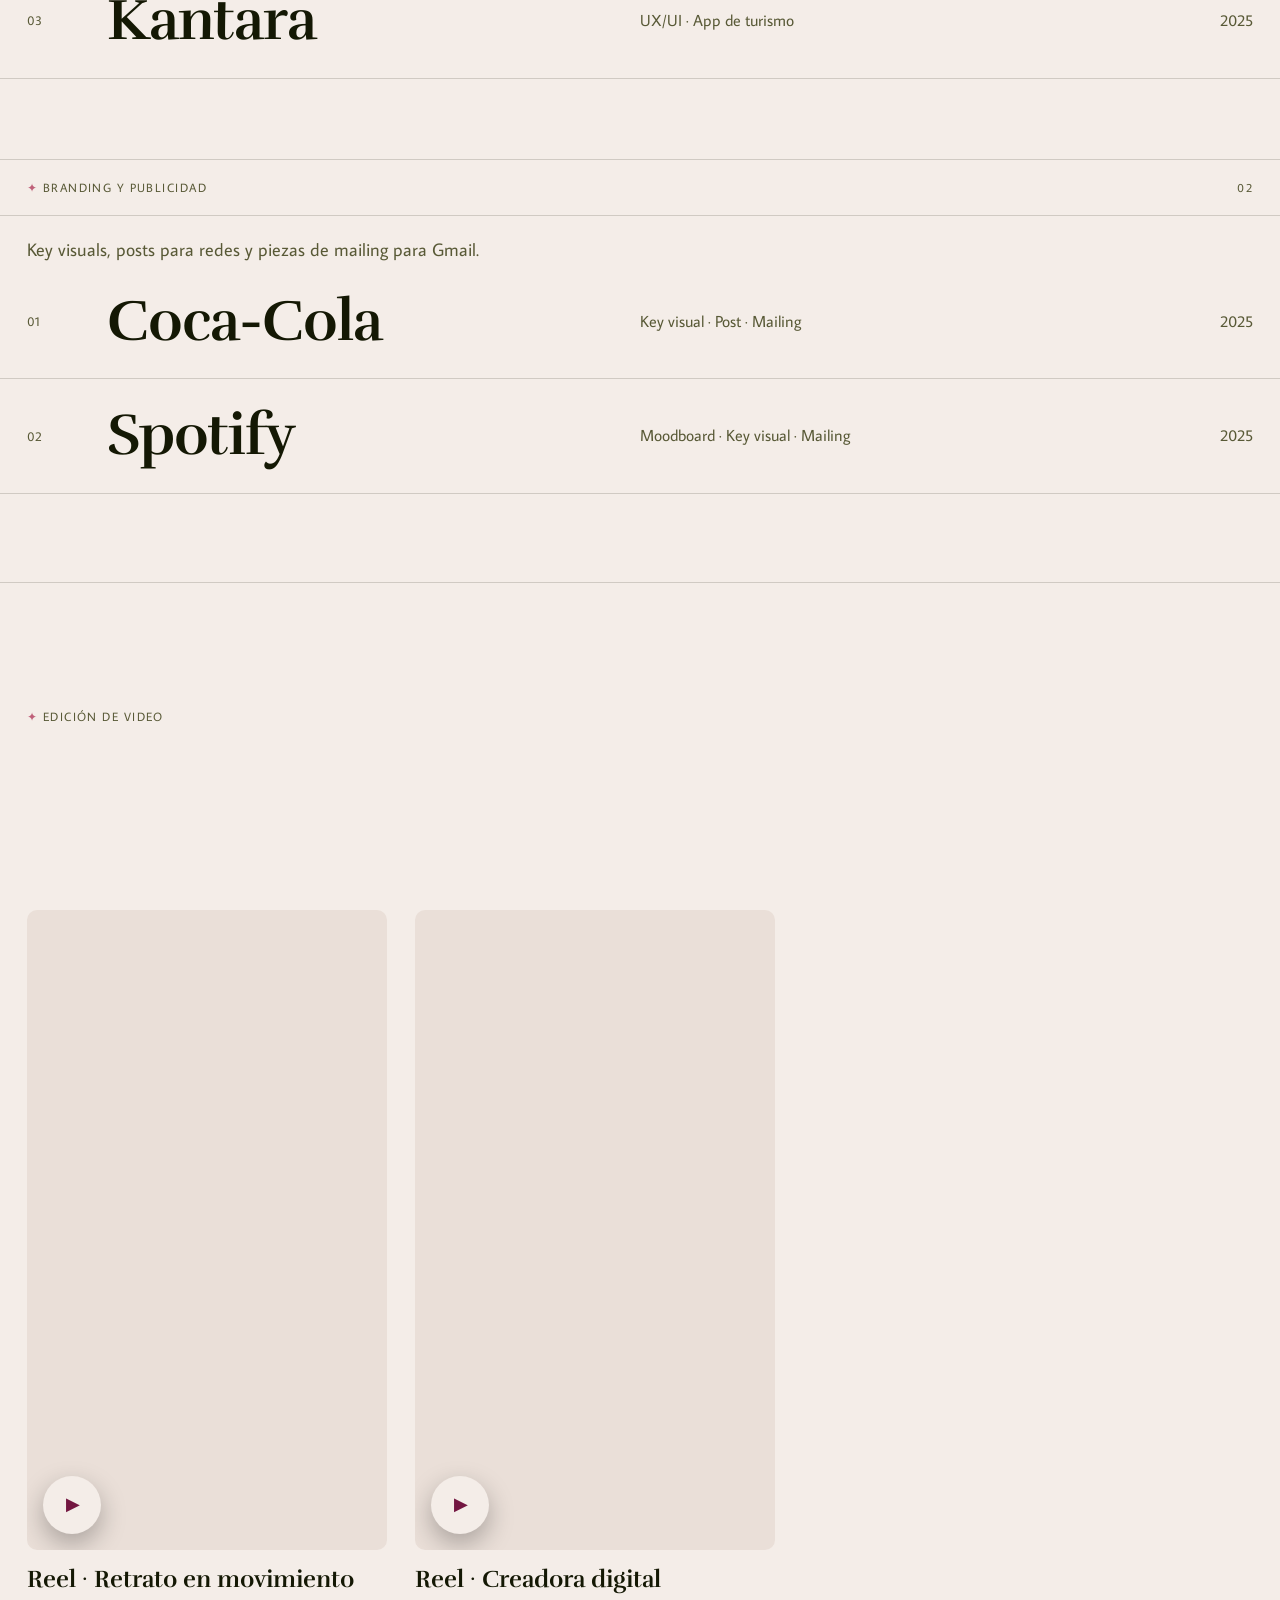
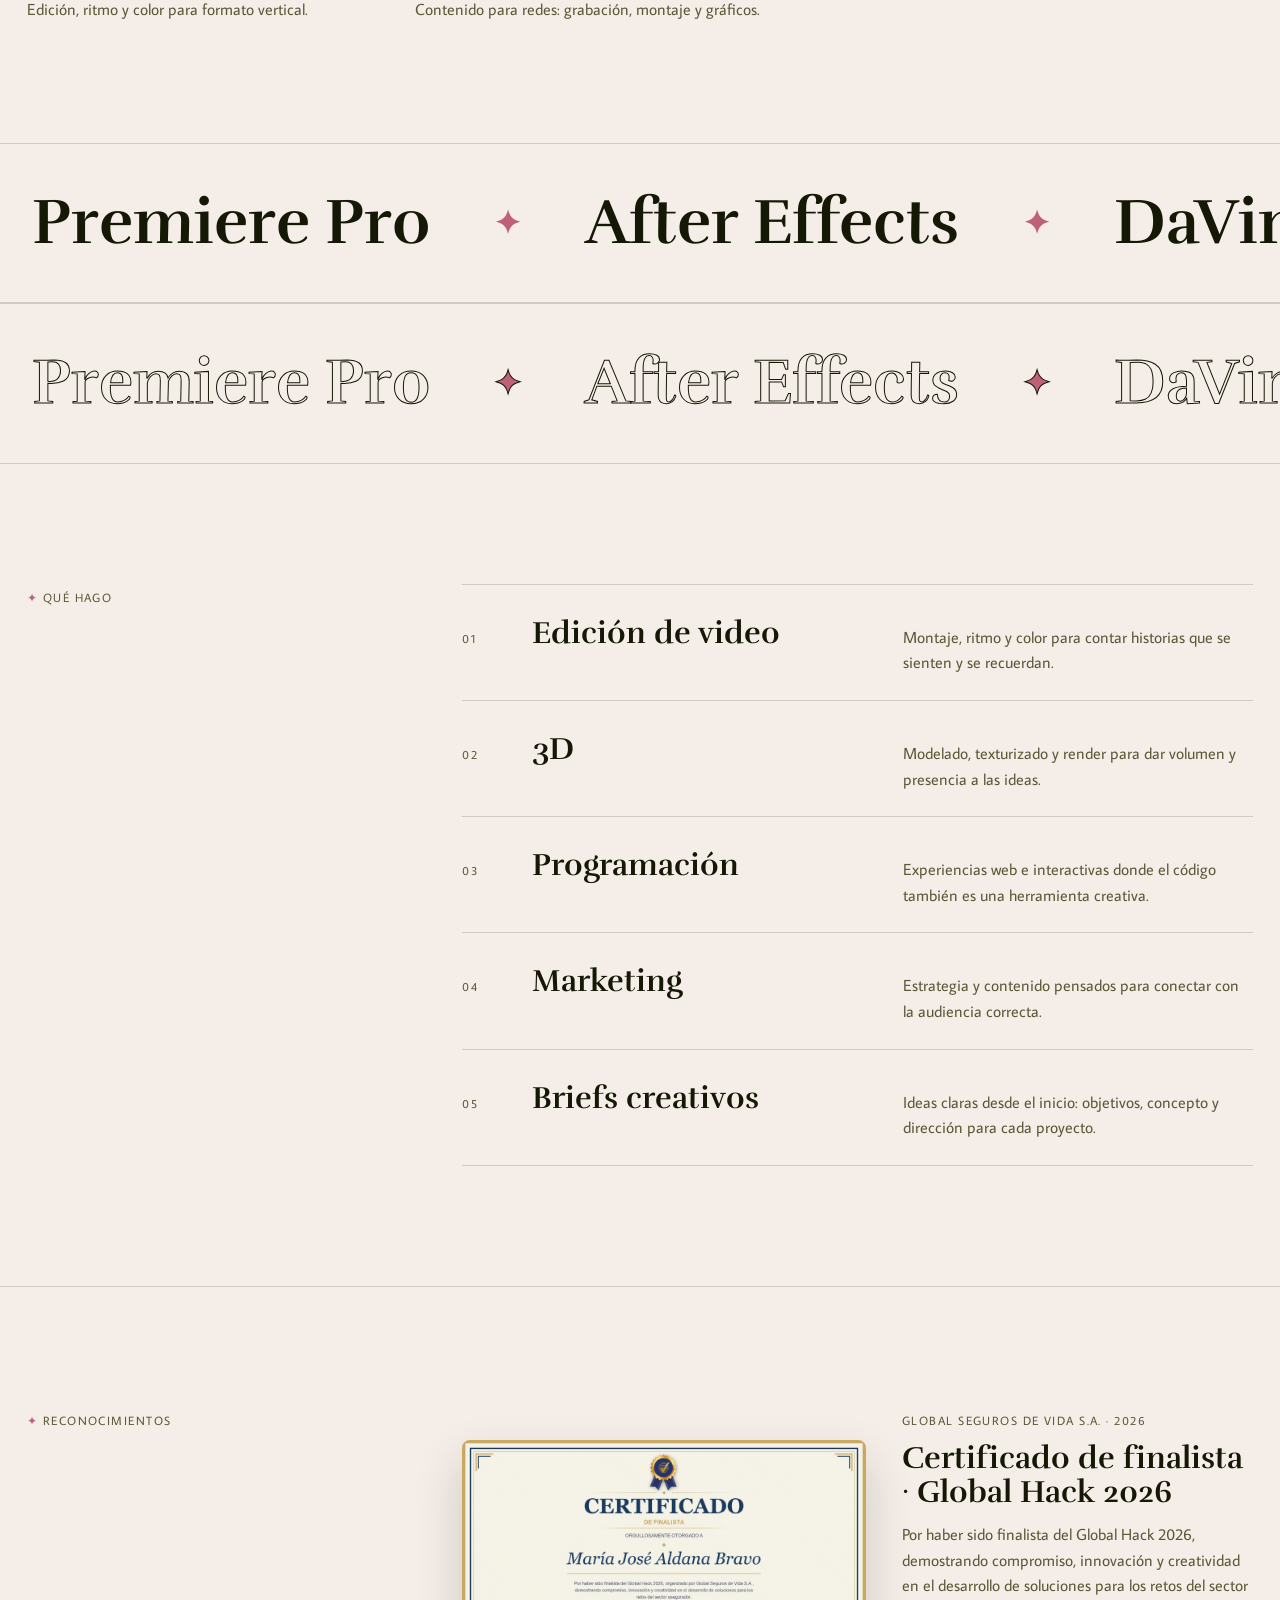
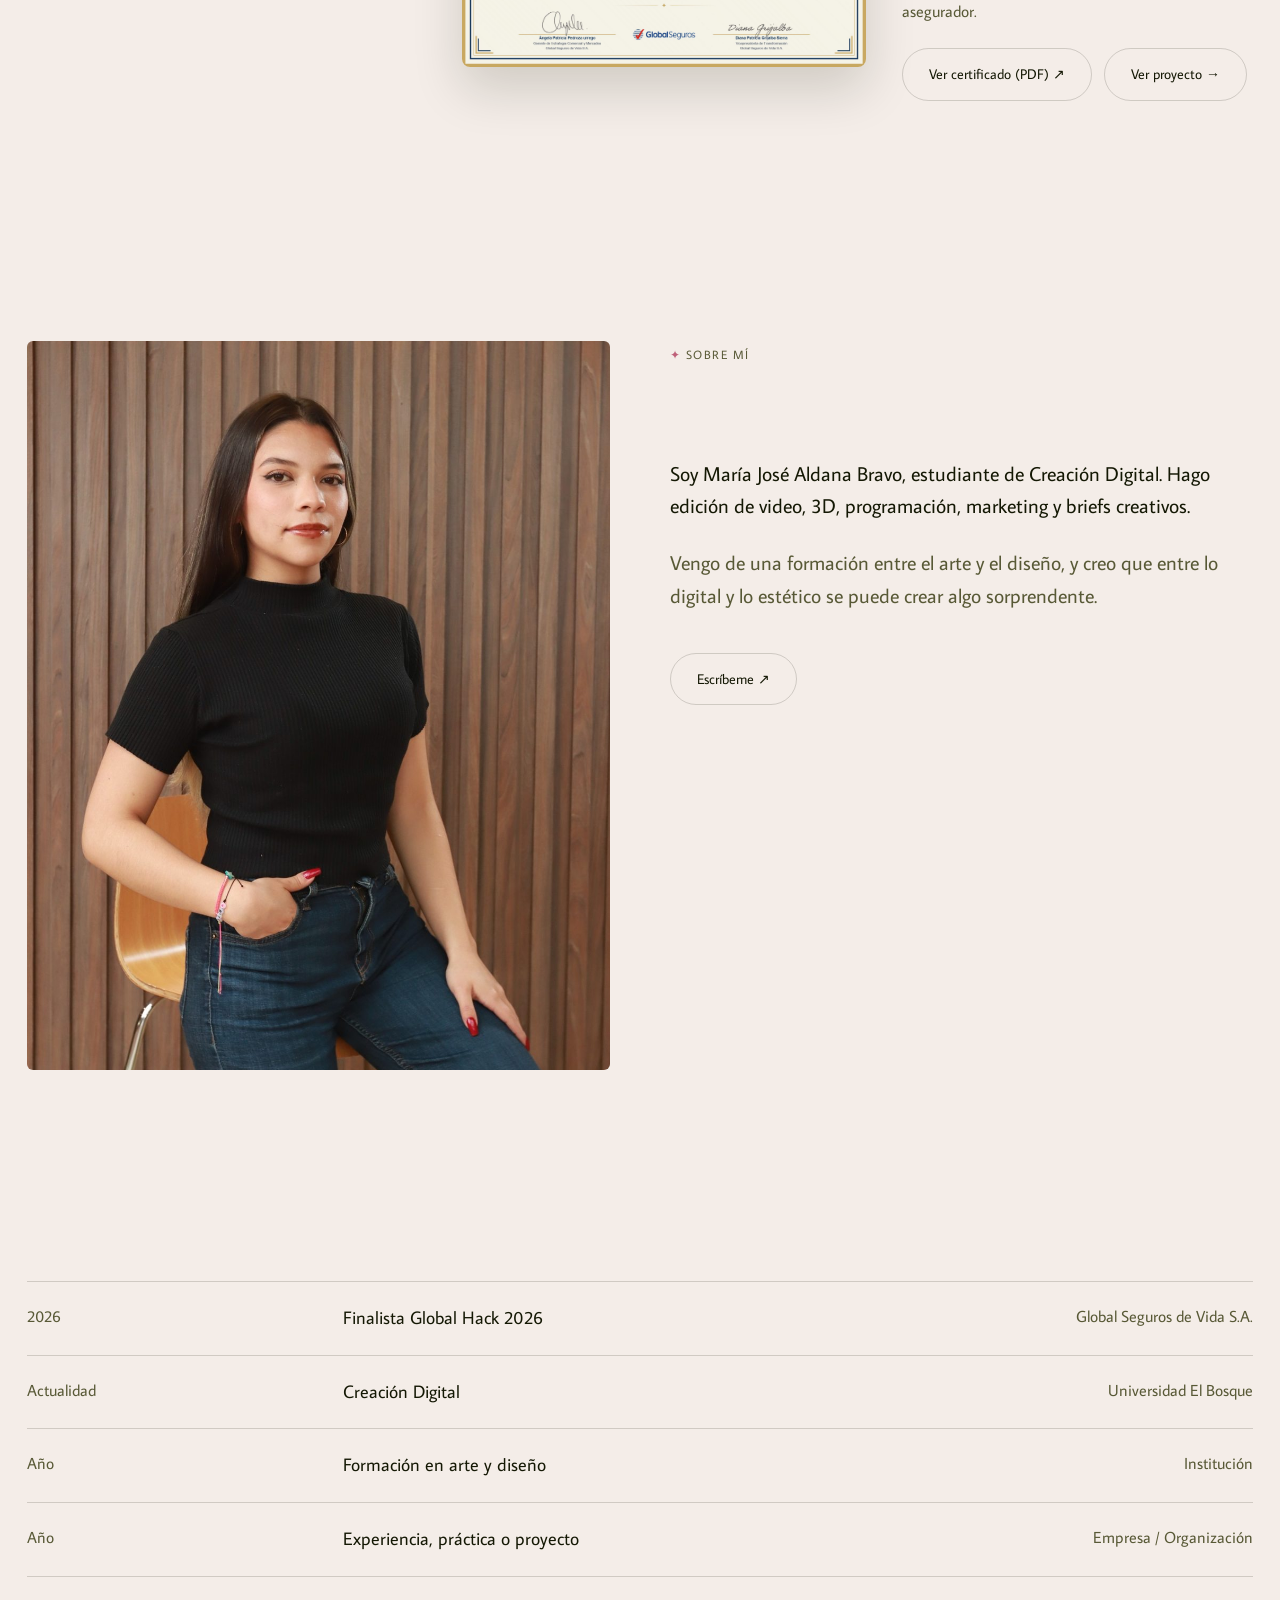
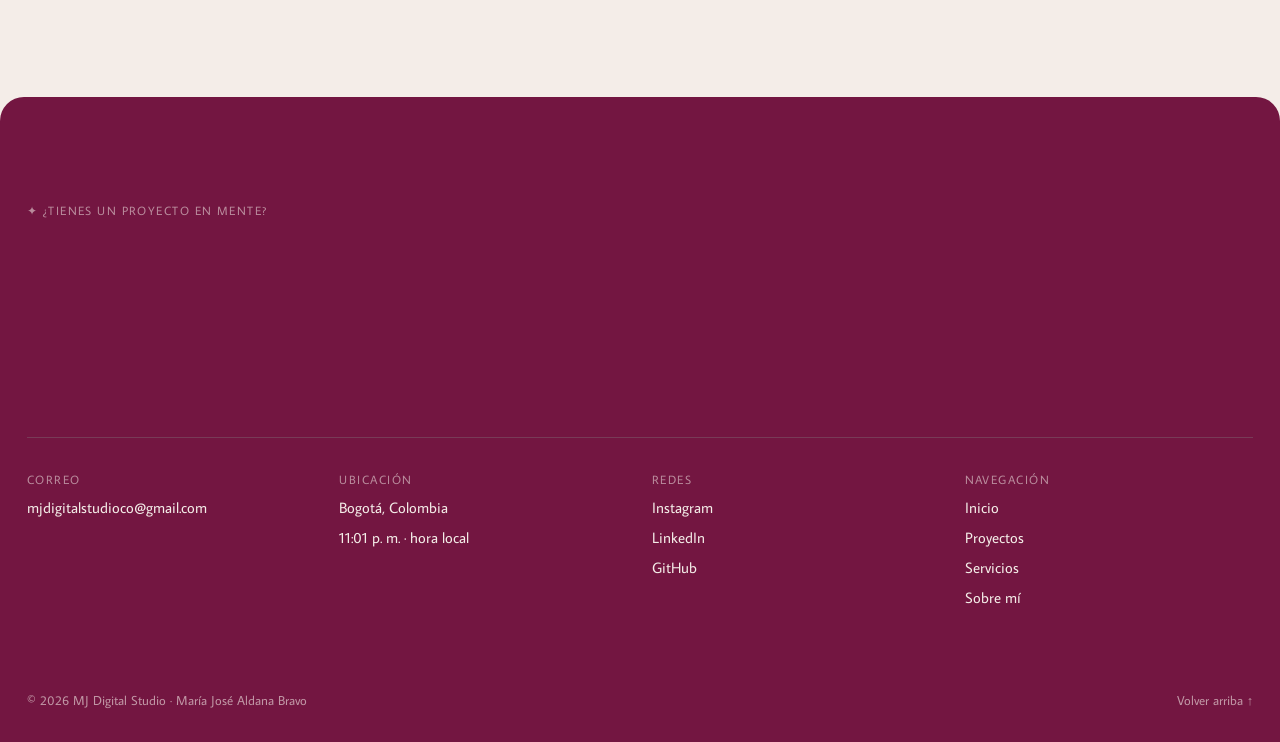
==== commit 2f47f82a: "Proyectos destacados con scroll fijo estilo carrusel (cuadrado grande + pequenos) Co-Authored-By: Cl" ====
--- a/index.html
+++ b/index.html
@@ -50,6 +50,7 @@
       <span class="label" data-i18n="dragExplore">Arrastra para explorar →</span>
     </div>
     <section class="showcase" id="showcase">
+     <div class="showcase__pin">
       <aside class="showcase__info">
         <div class="showcase__row">
           <div><span class="label" data-i18n="client">Cliente</span><strong id="scClient"></strong></div>
@@ -63,6 +64,7 @@
         </div>
       </aside>
       <div class="showcase__track" id="slider" data-cursor="drag"></div>
+     </div>
     </section>
 
     <!-- PRESENTACIÓN CORTA (columna derecha, con movimiento al hacer scroll) -->
--- a/css/styles.css
+++ b/css/styles.css
@@ -81,6 +81,7 @@
   line-height: 1.6;
   -webkit-font-smoothing: antialiased;
   overflow-x: hidden;
+  overflow-x: clip; /* permite position: sticky en proyectos destacados */
   transition: background 0.5s var(--ease), color 0.5s var(--ease);
 }
 body.is-loading { overflow: hidden; }
@@ -493,8 +494,18 @@
    Izquierda: cliente, rol, título y contador.
    Derecha: imágenes de distintos tamaños alineadas abajo.
    ========================================================= */
+/* La sección es alta (una "parada" por proyecto) y su contenido se queda fijo */
 .showcase {
+  --n: 5;
+  position: relative;
+  height: calc(100vh + (var(--n) - 1) * 65vh);
+  height: calc(100svh + (var(--n) - 1) * 65svh);
+}
+.showcase__pin {
+  position: sticky; top: 0; height: 100vh; height: 100svh;
   display: grid; grid-template-columns: minmax(260px, 1fr) 3fr;
+  --top: 84px; padding-top: var(--top);
+  background: linear-gradient(var(--line), var(--line)) 0 var(--top) / 100% 1px no-repeat;
   border-bottom: 1px solid var(--line);
 }
 .showcase__info {
@@ -516,23 +527,20 @@
 .showcase__count { font-size: 14px; font-variant-numeric: tabular-nums; }
 
 .showcase__track {
-  display: flex; align-items: flex-end; gap: 16px;
-  height: clamp(380px, 70vh, 660px);
-  padding: 24px var(--gutter) 24px 16px;
-  overflow-x: auto; scrollbar-width: none; cursor: grab;
-}
-.showcase__track::-webkit-scrollbar { display: none; }
+  position: relative; min-height: 0; overflow: hidden;
+  --pl: 16px; padding: 24px var(--gutter) 24px var(--pl);
+  clip-path: inset(-1px 0 0 var(--pl)); /* la imagen anterior se esconde en el borde izquierdo */
+  cursor: grab; user-select: none; touch-action: pan-y;
+}
 .showcase__track.is-dragging { cursor: grabbing; }
 .showcase__track.is-dragging a { pointer-events: none; }
 
+/* Tamaño y posición los calcula main.js (cuadrado grande + cuadrados pequeños) */
 .sc-card {
-  position: relative; flex: 0 0 auto; height: 72%; aspect-ratio: 3 / 4;
-  border-radius: 4px; overflow: hidden; background: var(--bg-2);
-  transition: filter 0.45s var(--ease), opacity 0.45s var(--ease);
-}
-.sc-card:nth-child(4n + 1) { height: 100%; aspect-ratio: 4 / 5; }
-.sc-card:nth-child(4n + 3) { height: 62%; aspect-ratio: 1 / 1; }
-.sc-card:nth-child(4n) { height: 80%; aspect-ratio: 16 / 11; }
+  position: absolute; top: 24px; left: var(--pl); width: 200px; height: 200px;
+  overflow: hidden; background: var(--bg-2); will-change: transform, width, height;
+  transition: filter 0.45s var(--ease);
+}
 .sc-card__media, .sc-card__media > * { width: 100%; height: 100%; object-fit: cover; }
 .sc-card__media img { transition: transform 1.2s var(--ease); }
 .sc-card:hover .sc-card__media img { transform: scale(1.06); }
@@ -541,10 +549,9 @@
   background: var(--rosa); color: var(--crema); font-size: 13px; line-height: 1.2;
   opacity: 0; transform: translateY(-6px); transition: opacity 0.35s, transform 0.35s var(--ease);
 }
-.sc-card.is-active .sc-card__tag, .sc-card:hover .sc-card__tag { opacity: 1; transform: none; }
-.sc-card.is-active { box-shadow: 0 0 0 1px var(--rosa); }
+.sc-card:hover .sc-card__tag { opacity: 1; transform: none; }
 @media (hover: hover) {
-  .showcase__track:hover .sc-card:not(:hover) { filter: grayscale(0.5); opacity: 0.75; }
+  .showcase__track:hover .sc-card:not(:hover) { filter: grayscale(0.5); }
 }
 
 /* =========================================================
@@ -580,10 +587,11 @@
 .dmarquee__star { color: var(--rosa); font-size: 0.42em; }
 
 @media (max-width: 899px) {
-  .showcase { grid-template-columns: 1fr; }
-  .showcase__info { border-right: 0; border-bottom: 1px solid var(--line); gap: 14px; padding-top: 20px; padding-bottom: 20px; }
-  .showcase__title { margin-top: 4px; }
-  .showcase__track { height: 56vh; min-height: 340px; padding-left: var(--gutter); }
+  .showcase__pin { grid-template-columns: 1fr; grid-template-rows: auto 1fr; --top: 72px; }
+  .showcase__info { border-bottom: 1px solid var(--line); }
+  .showcase__info { border-right: 0; gap: 12px; padding-top: 16px; padding-bottom: 16px; }
+  .showcase__title { margin-top: 4px; font-size: clamp(32px, 8vw, 56px); }
+  .showcase__track { --pl: var(--gutter); padding-bottom: 76px; } /* deja libre la barra de navegación de abajo */
   .band { padding-bottom: 90px; }
 }
 
@@ -720,6 +728,80 @@
 .lb.single .lb__nav, .lb.single .lb__count { display: none; }
 .lb__count { position: absolute; bottom: 22px; left: 50%; transform: translateX(-50%); color: var(--crema); opacity: 0.75; }
 body.lb-open { overflow: hidden; }
+
+/* ---------- Formulario de contacto (Hablemos) ---------- */
+.cf {
+  position: fixed; inset: 0; z-index: 120; display: flex; justify-content: flex-end;
+  background: rgba(20, 24, 4, 0.55); backdrop-filter: blur(4px);
+  opacity: 0; pointer-events: none; transition: opacity 0.4s var(--ease);
+}
+.cf.on { opacity: 1; pointer-events: auto; }
+.cf__panel {
+  position: relative; width: min(620px, 100%); height: 100%; overflow-y: auto; overscroll-behavior: contain;
+  background: var(--bg); color: var(--fg); padding: clamp(28px, 4vw, 56px);
+  padding-top: max(clamp(28px, 4vw, 56px), env(safe-area-inset-top));
+  padding-bottom: max(clamp(28px, 4vw, 56px), env(safe-area-inset-bottom));
+  transform: translateX(100%); transition: transform 0.6s var(--ease);
+  border-left: 1px solid var(--line);
+}
+.cf.on .cf__panel { transform: none; }
+.cf__close {
+  position: absolute; top: 18px; right: 18px; width: 46px; height: 46px; border-radius: 50%;
+  border: 1px solid var(--line); font-size: 26px; line-height: 1; color: var(--fg);
+  transition: background 0.3s, color 0.3s;
+}
+.cf__close:hover { background: var(--fg); color: var(--bg); }
+.cf__title { font-family: var(--font-display); font-size: clamp(48px, 7vw, 92px); line-height: 0.95; margin: 14px 0 12px; }
+.cf__lead { color: var(--muted); max-width: 44ch; margin-bottom: 30px; font-size: 16px; }
+.cf form { display: grid; gap: 22px; }
+.cf__grid { display: grid; grid-template-columns: 1fr 1fr; gap: 18px; }
+.cf__field { display: grid; gap: 8px; }
+.cf__field > span, .cf__set legend { font-size: 12px; letter-spacing: 0.08em; text-transform: uppercase; color: var(--muted); }
+.cf__field input, .cf__field textarea {
+  width: 100%; font: inherit; font-size: 17px; color: var(--fg); background: transparent;
+  border: 0; border-bottom: 1px solid var(--line); padding: 10px 0; border-radius: 0; outline: none; resize: vertical;
+  transition: border-color 0.3s;
+}
+.cf__field input::placeholder, .cf__field textarea::placeholder { color: var(--fg); opacity: 0.35; }
+.cf__field input:focus, .cf__field textarea:focus { border-color: var(--accent); }
+.cf__field.invalid input, .cf__field.invalid textarea { border-color: var(--vino); }
+[data-theme="dark"] .cf__field.invalid input, [data-theme="dark"] .cf__field.invalid textarea { border-color: var(--rosa); }
+.cf__set { border: 0; padding: 0; margin: 0; min-width: 0; }
+.cf__set legend { margin-bottom: 12px; padding: 0; }
+.chip-row { display: flex; flex-wrap: wrap; gap: 8px; }
+.chip-opt { position: relative; cursor: pointer; }
+.chip-opt input { position: absolute; opacity: 0; pointer-events: none; }
+.chip-opt span {
+  display: inline-block; padding: 9px 16px; border-radius: 999px; border: 1px solid var(--line);
+  font-size: 14px; transition: background 0.25s, color 0.25s, border-color 0.25s;
+}
+.chip-opt:hover span { border-color: var(--fg); }
+.chip-opt input:checked + span { background: var(--chip); color: var(--chip-fg); border-color: var(--chip); }
+.chip-opt input:focus-visible + span { outline: 2px solid var(--accent); outline-offset: 2px; }
+.cf__honey { position: absolute; left: -9999px; width: 1px; height: 1px; opacity: 0; }
+.cf__error { min-height: 1.2em; margin: -8px 0 0; font-size: 14px; color: var(--vino); }
+[data-theme="dark"] .cf__error { color: var(--rosa); }
+.cf__foot { display: flex; align-items: center; gap: 18px 24px; flex-wrap: wrap; }
+.cf__send {
+  display: inline-flex; align-items: center; gap: 10px; padding: 16px 28px; border-radius: 999px;
+  background: var(--fg); color: var(--bg); font-size: 16px; transition: background 0.3s, transform 0.3s var(--ease);
+}
+.cf__send:hover { background: var(--accent); }
+.cf__send:disabled { opacity: 0.6; }
+.cf__send.is-sending span:last-child { animation: cfPulse 0.8s infinite alternate; }
+@keyframes cfPulse { to { transform: translateX(6px); } }
+.cf__alt { font-size: 14px; color: var(--muted); }
+.cf__alt a { color: var(--fg); text-decoration: underline; text-underline-offset: 3px; }
+.cf__view--done { display: none; padding-top: 12vh; }
+.cf.done .cf__view--form { display: none; }
+.cf.done .cf__view--done { display: block; }
+.cf__check { font-size: 44px; color: var(--accent); }
+@media (max-width: 599px) {
+  .cf__panel { width: 100%; border-left: 0; }
+  .cf__grid { grid-template-columns: 1fr; }
+  .cf__send { width: 100%; justify-content: center; }
+}
+@media (prefers-reduced-motion: reduce) { .cf, .cf__panel { transition: none; } }
 
 @media (max-width: 900px) {
   .certs, .cert { grid-template-columns: 1fr; }
@@ -870,27 +952,27 @@
 }
 
 /* =========================================================
-   LETRAS QUE ENTRAN Y SALEN
-   Cada letra está dentro de una máscara (.ch) y se desliza
-   desde arriba o desde abajo (--d = 1 / -1), escalonada (--i).
+   PALABRAS QUE SUBEN Y SALEN
+   Cada palabra está dentro de una máscara (.ch): entra subiendo
+   desde abajo, escalonada (--i), y al salir sigue hacia arriba.
    ========================================================= */
-.split { --stagger: 32ms; --dur: 0.95s; }
-.split .word { display: inline-block; white-space: nowrap; }
+.split { --stagger: 85ms; --dur: 1s; --split-ease: cubic-bezier(0.65, 0, 0.15, 1); }
 .split .ch {
-  display: inline-block; overflow: hidden; vertical-align: top;
-  padding: 0.06em 0 0.14em; margin: -0.06em 0 -0.14em;
+  display: inline-block; overflow: hidden; vertical-align: top; white-space: nowrap;
+  padding: 0.06em 0.04em 0.16em; margin: -0.06em -0.04em -0.16em;
 }
 .split .ch__in {
   display: inline-block; position: relative;
-  transform: translateY(calc(var(--d) * 115%));
+  transform: translateY(115%);
   transition:
-    transform var(--dur) var(--ease) calc(var(--i) * var(--stagger)),
+    transform var(--dur) var(--split-ease) calc(min(var(--i), 10) * var(--stagger)),
     translate 0.6s var(--ease) calc(var(--i) * 22ms);
 }
 .split.in .ch__in { transform: none; }
+.split.out .ch__in { transform: translateY(-115%); transition-duration: calc(var(--dur) * 0.6), 0.6s; }
 
 /* Título del hero: más rápido para el cambio de proyecto */
-#fhTitle.split { --stagger: 26ms; --dur: 0.75s; }
+#fhTitle.split { --stagger: 70ms; --dur: 0.85s; }
 #fhLink.sw-wrap { overflow: visible; }
 
 /* "Hablemos": al pasar el mouse cada letra rueda y aparece su copia */
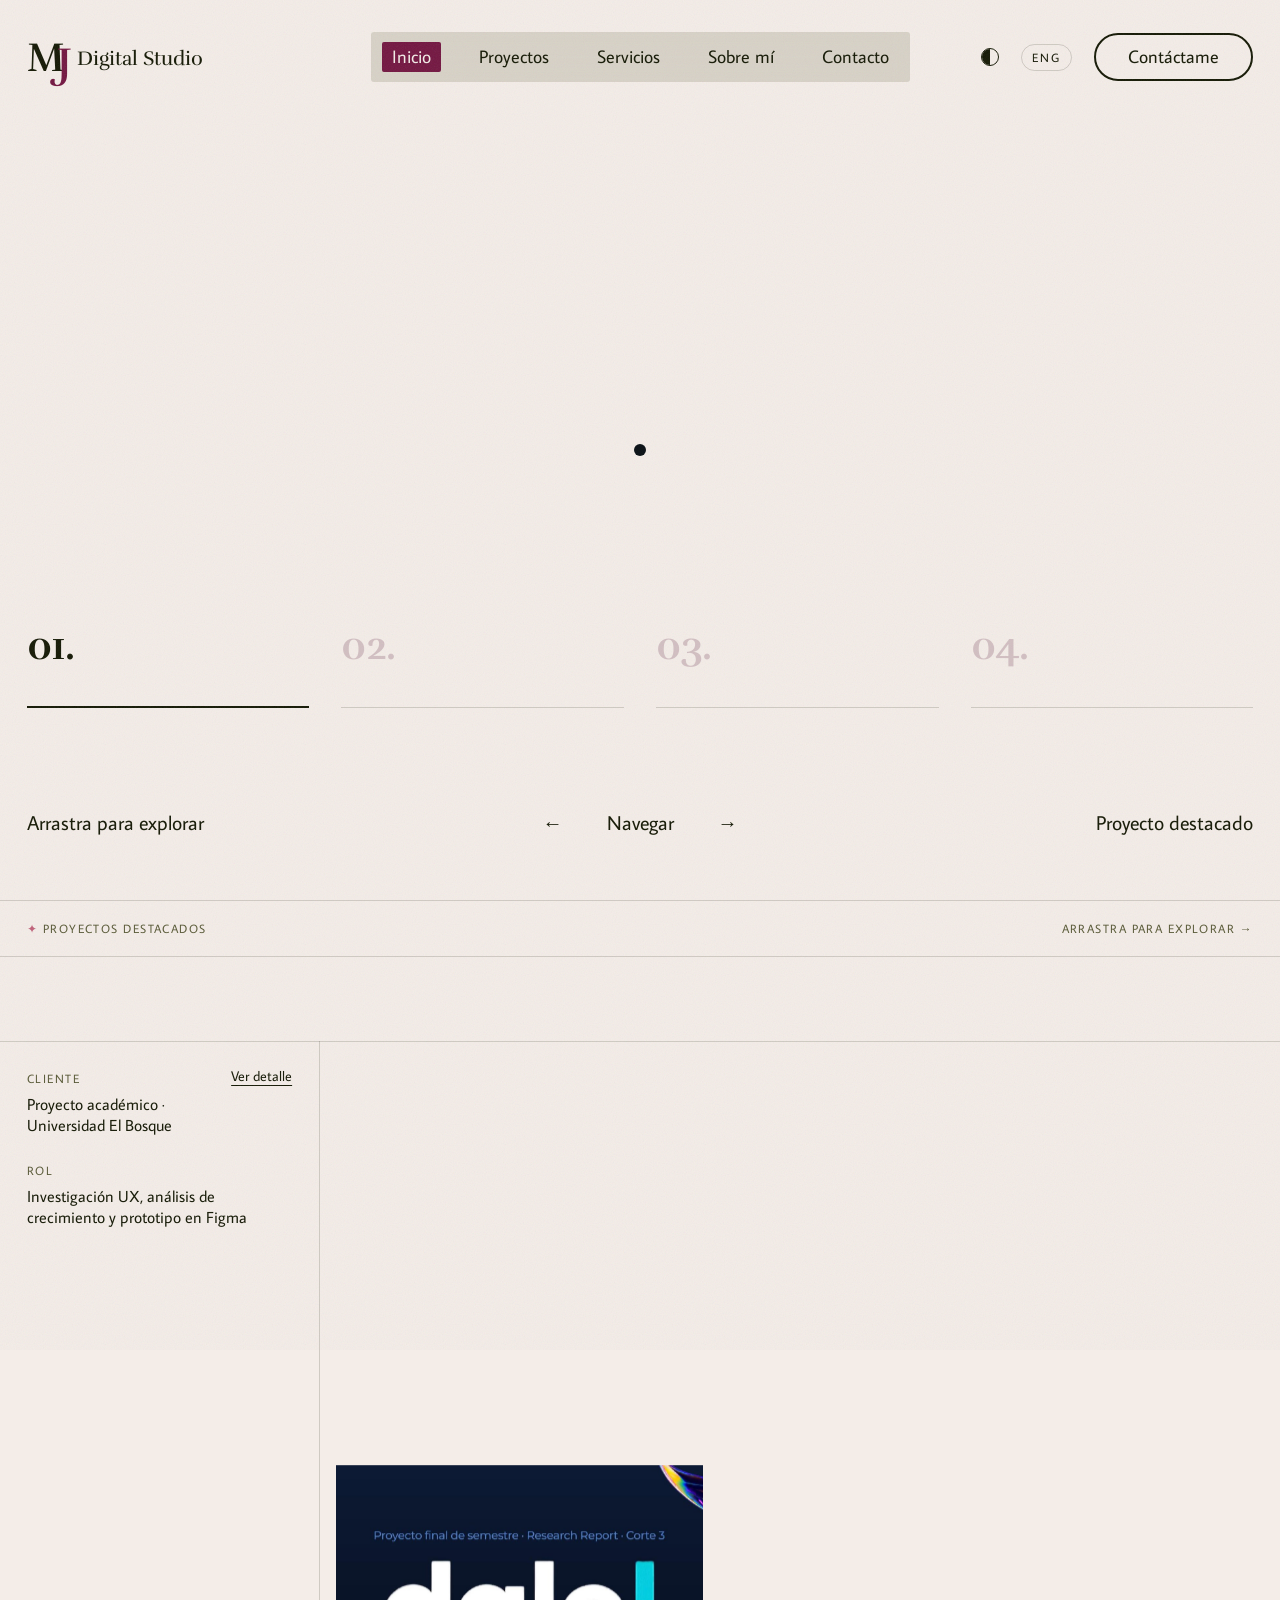
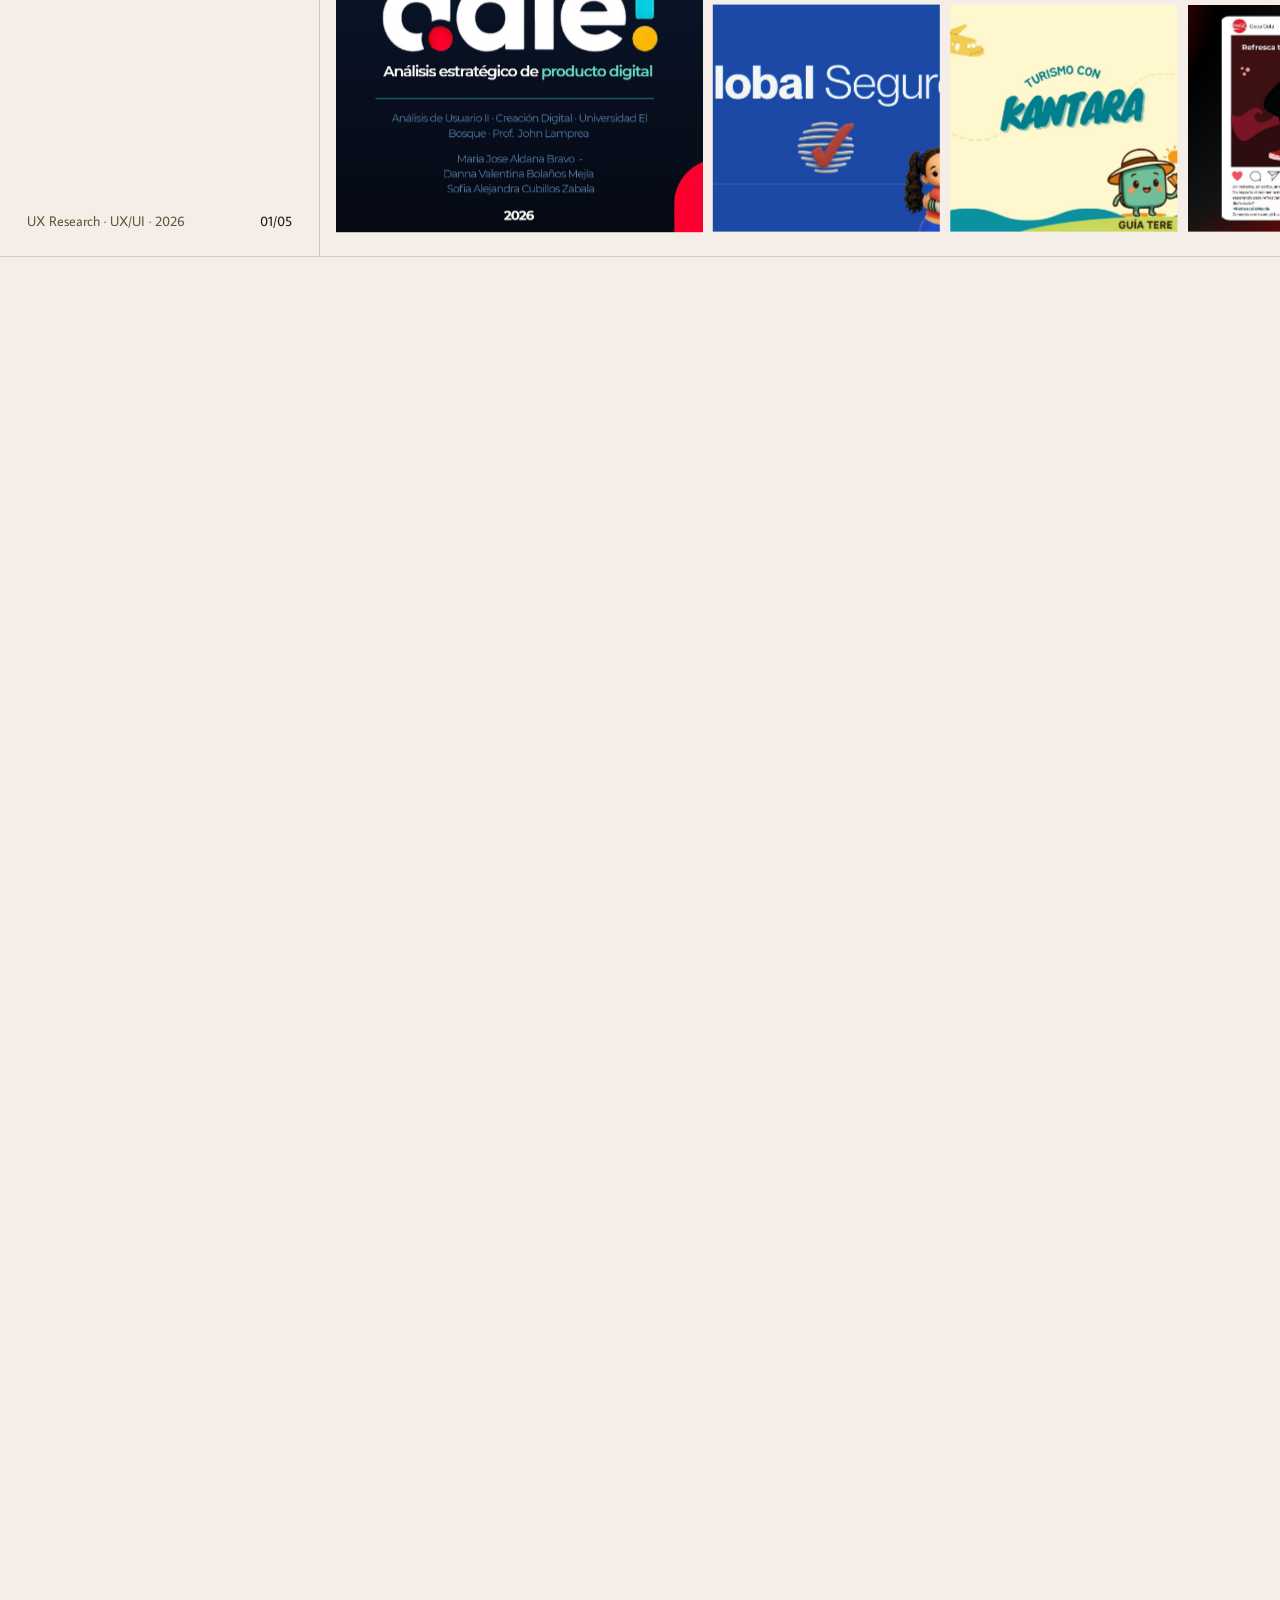
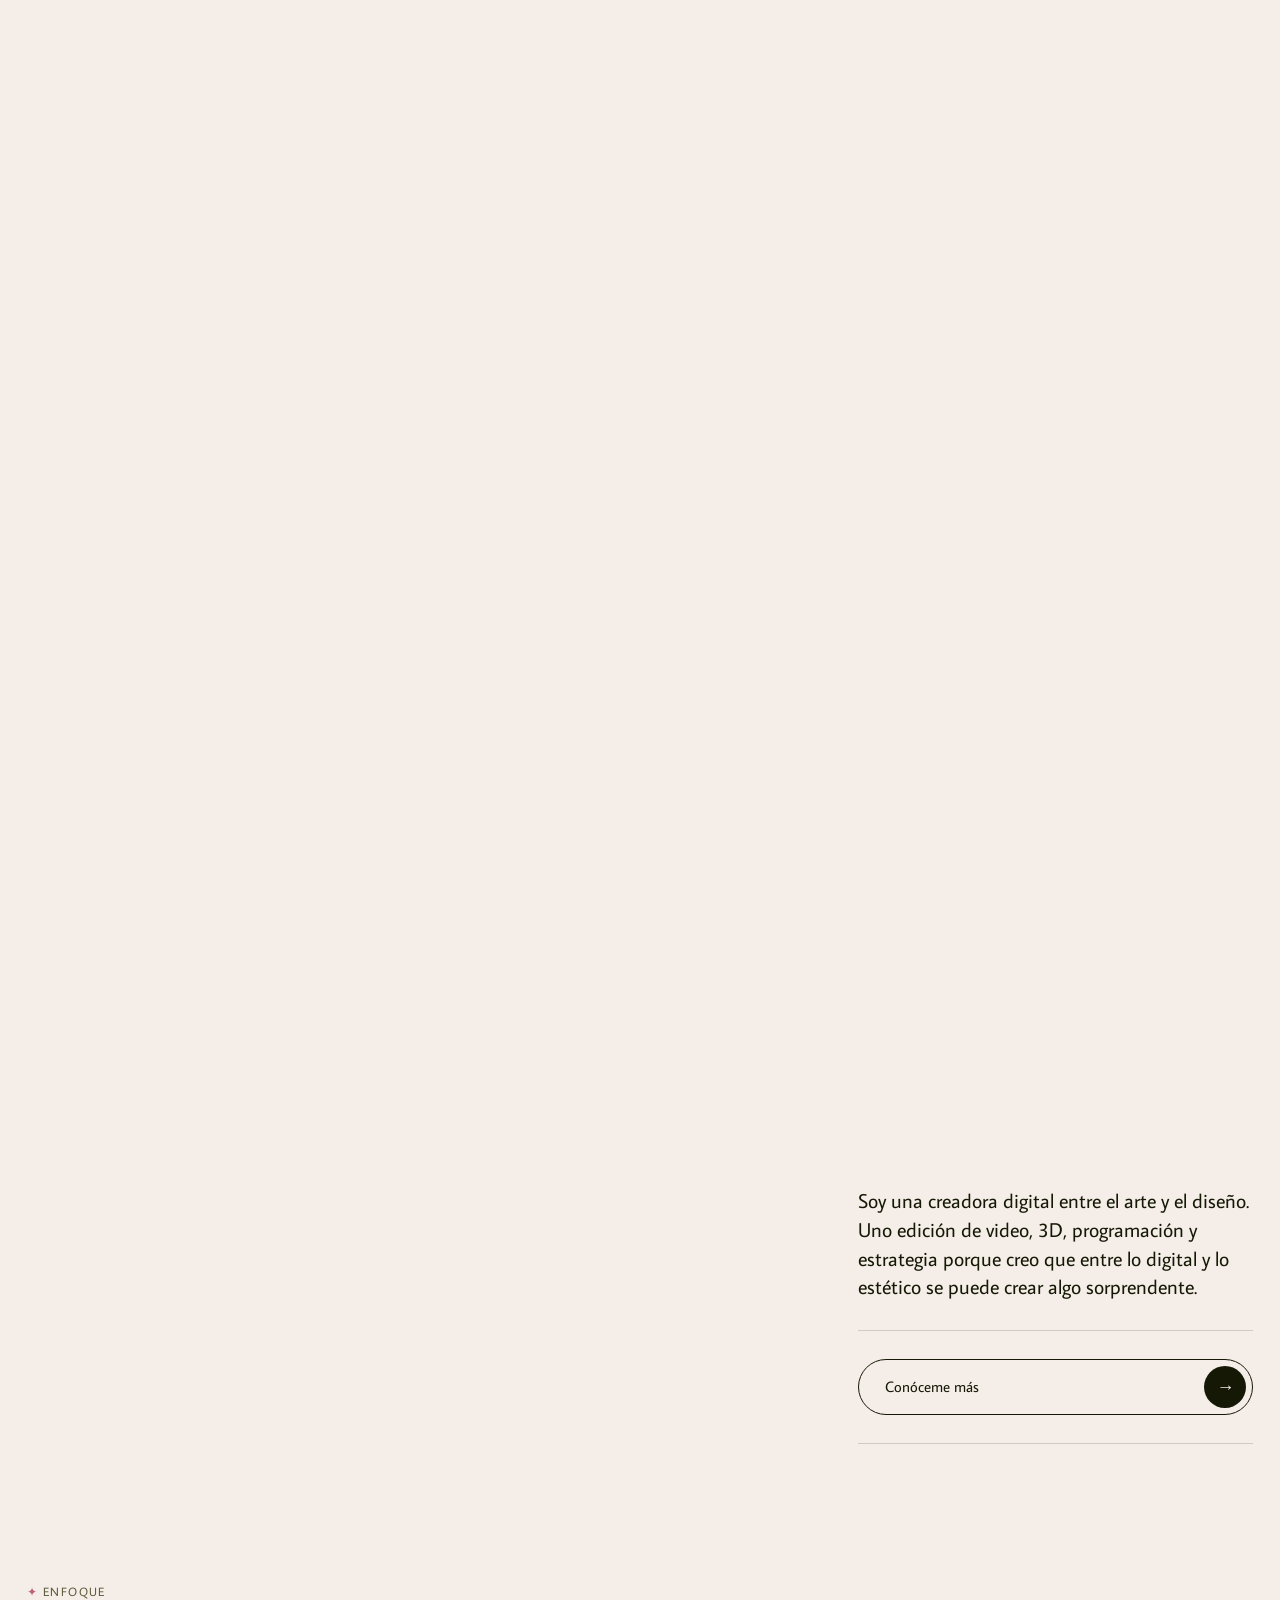
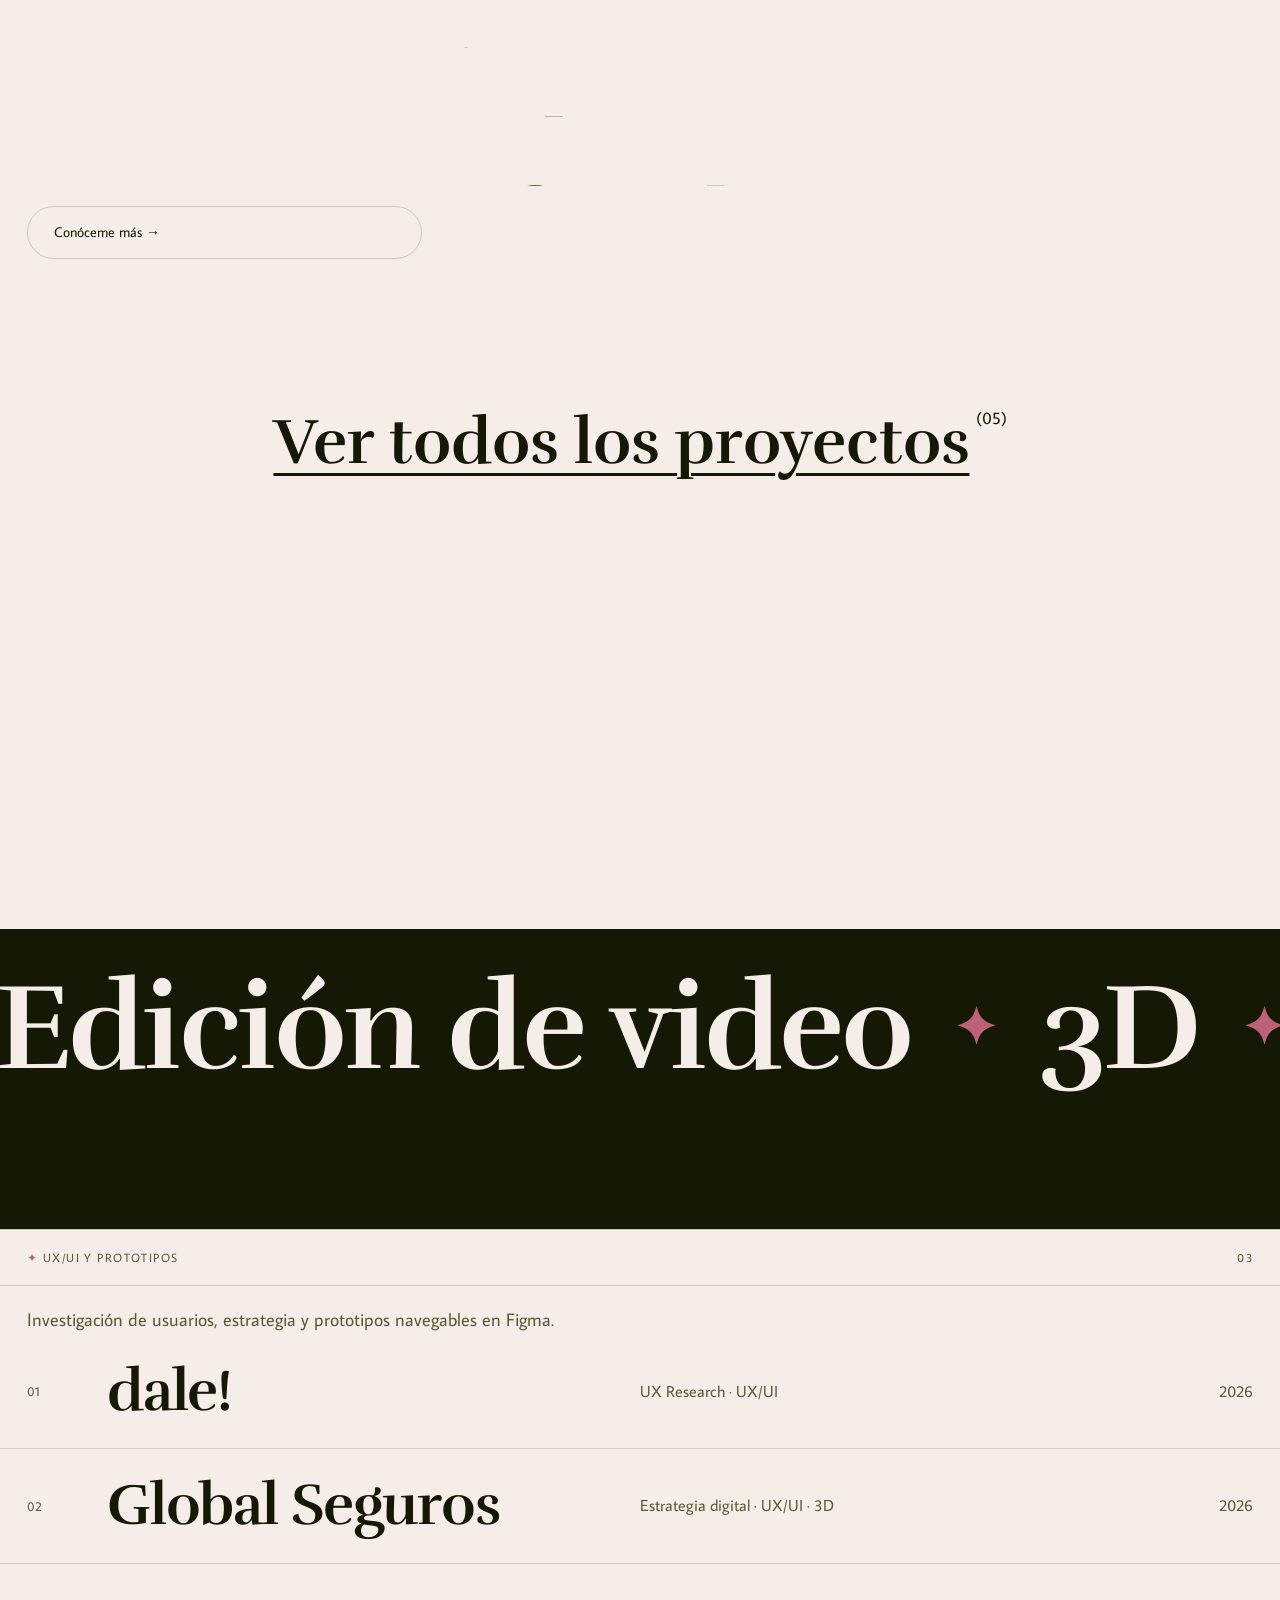
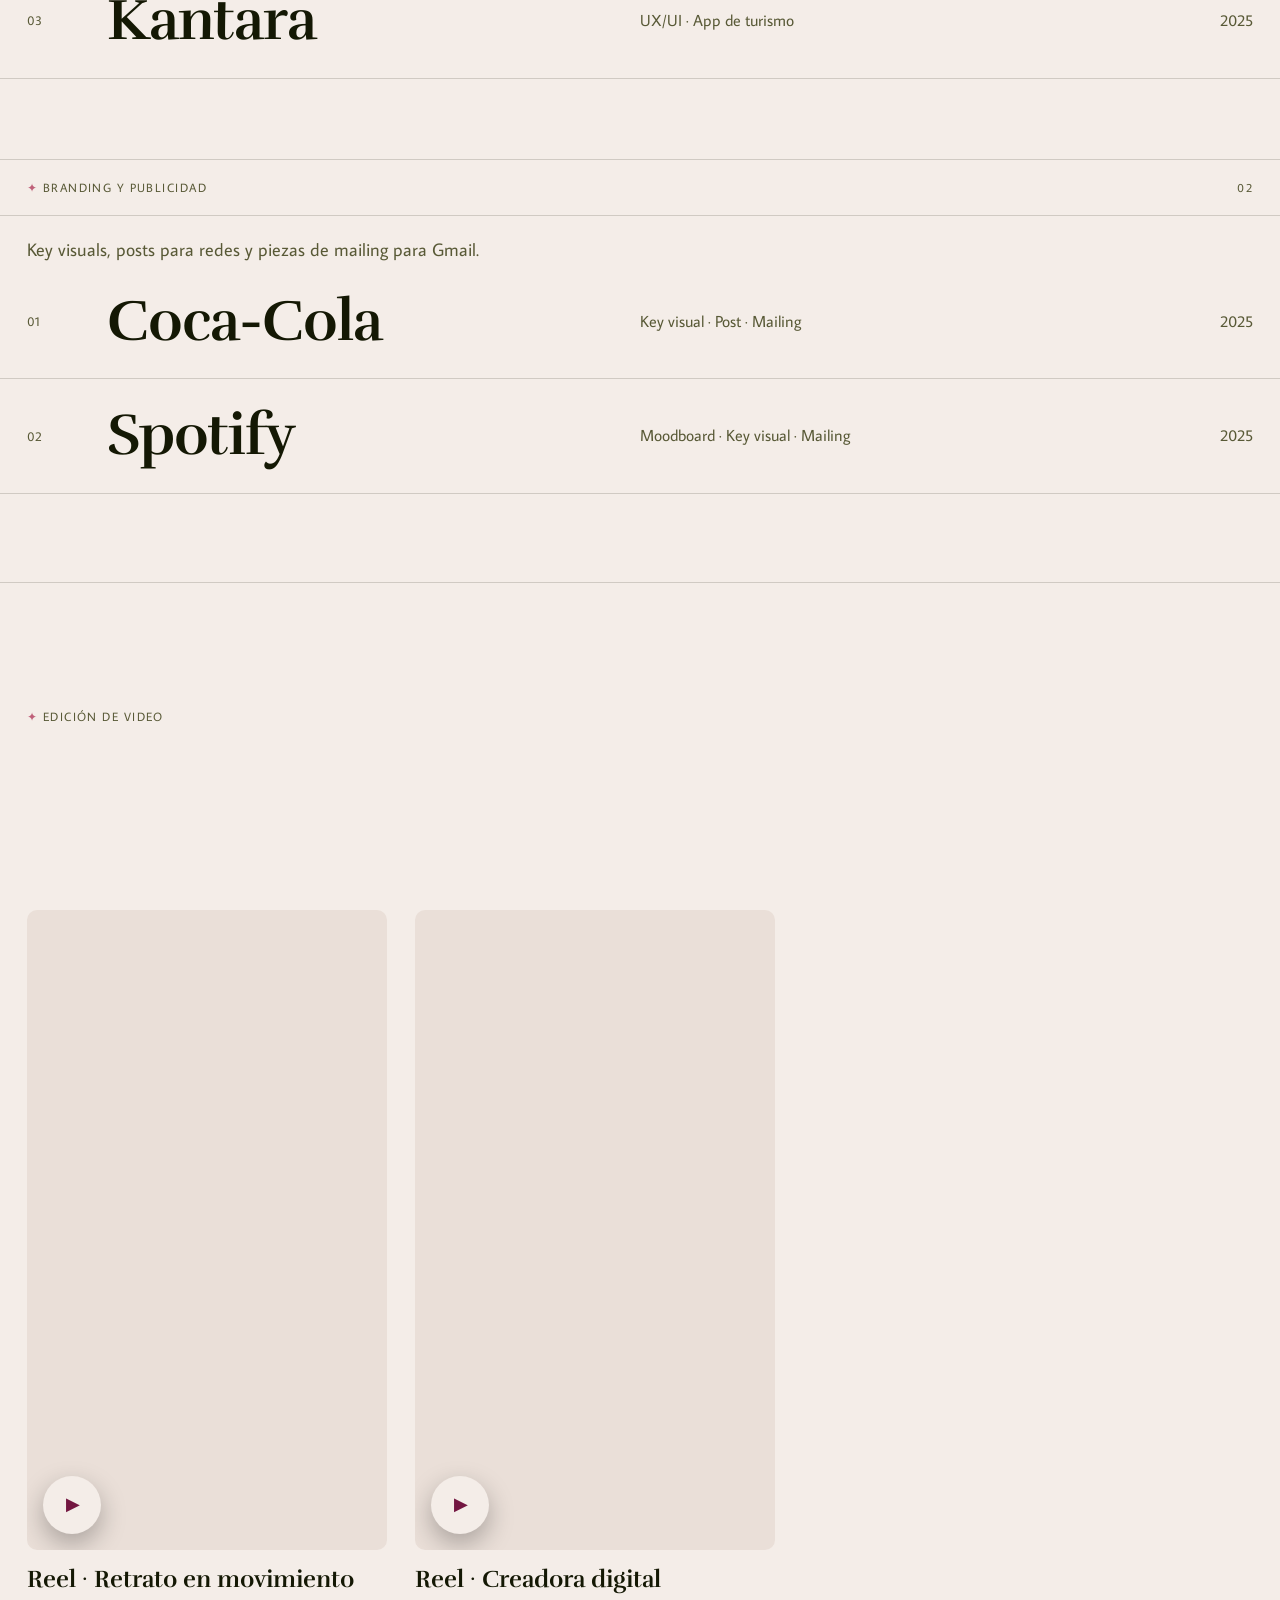
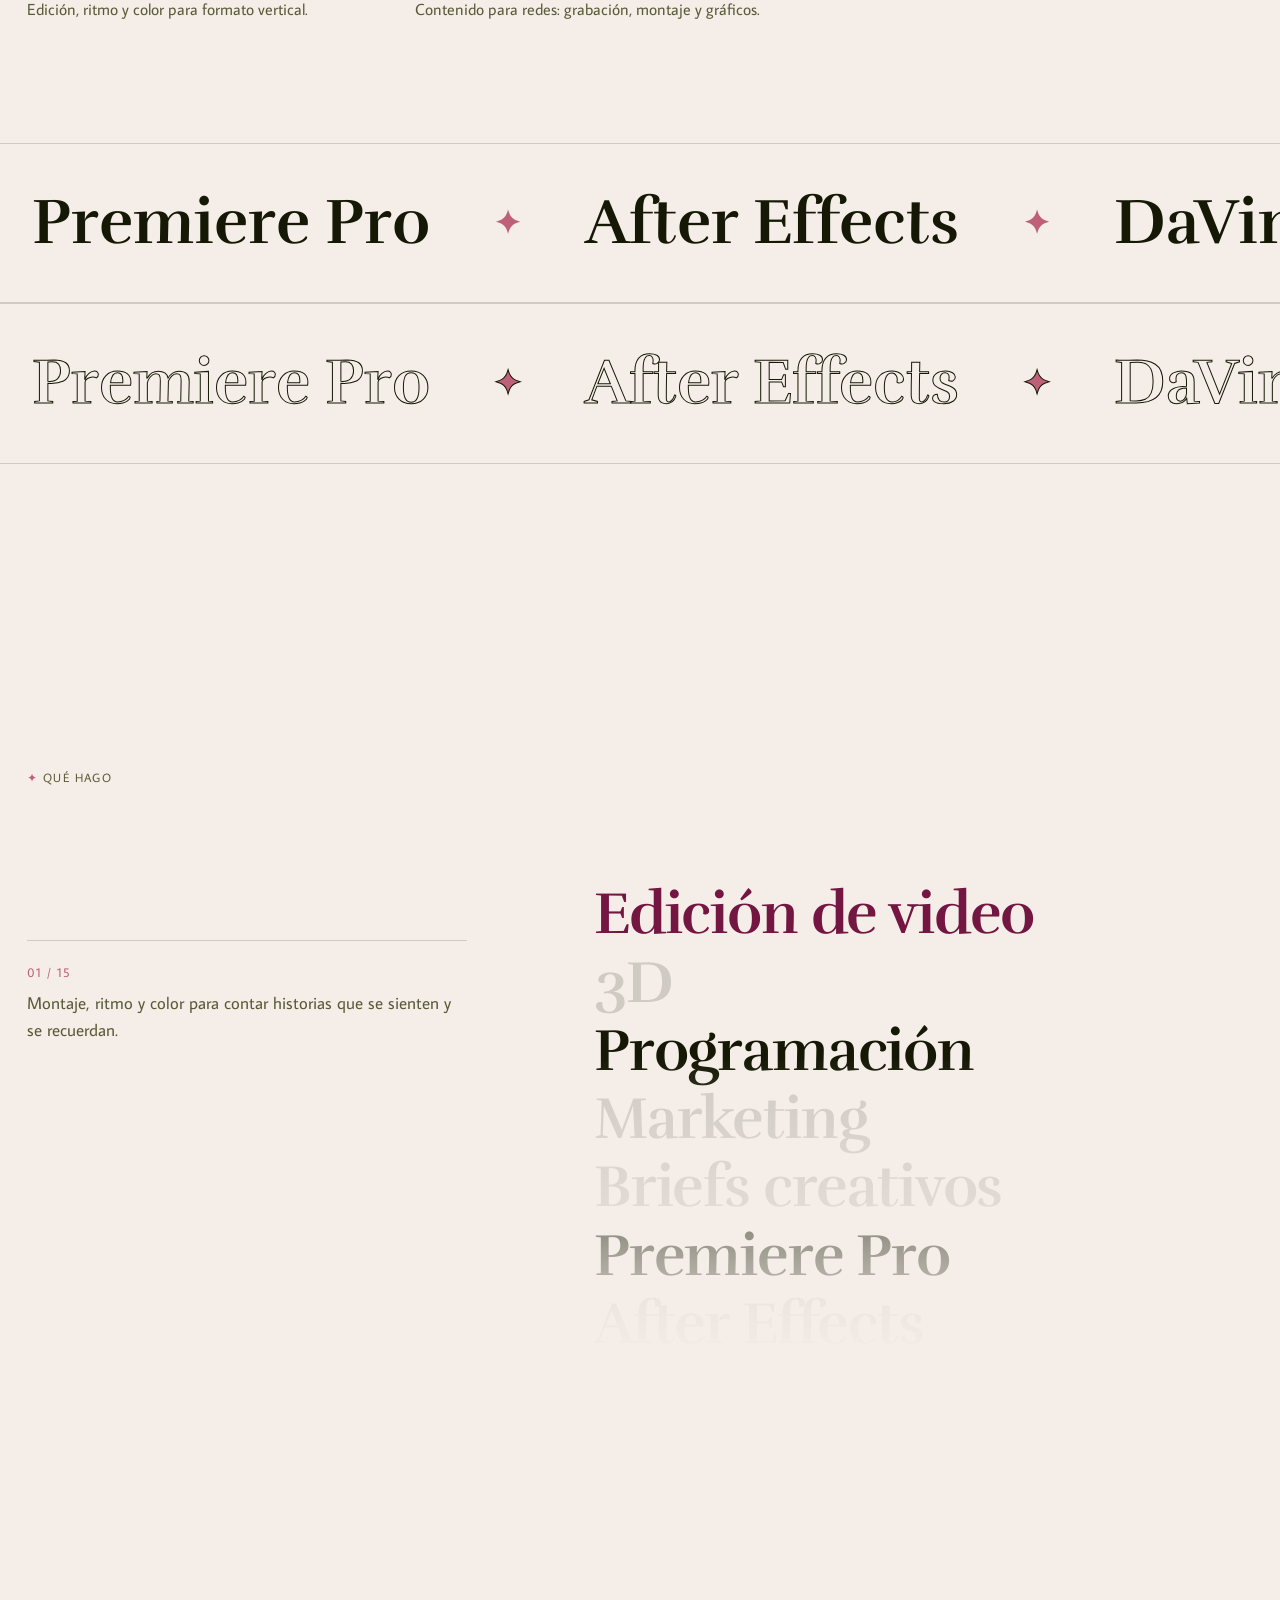
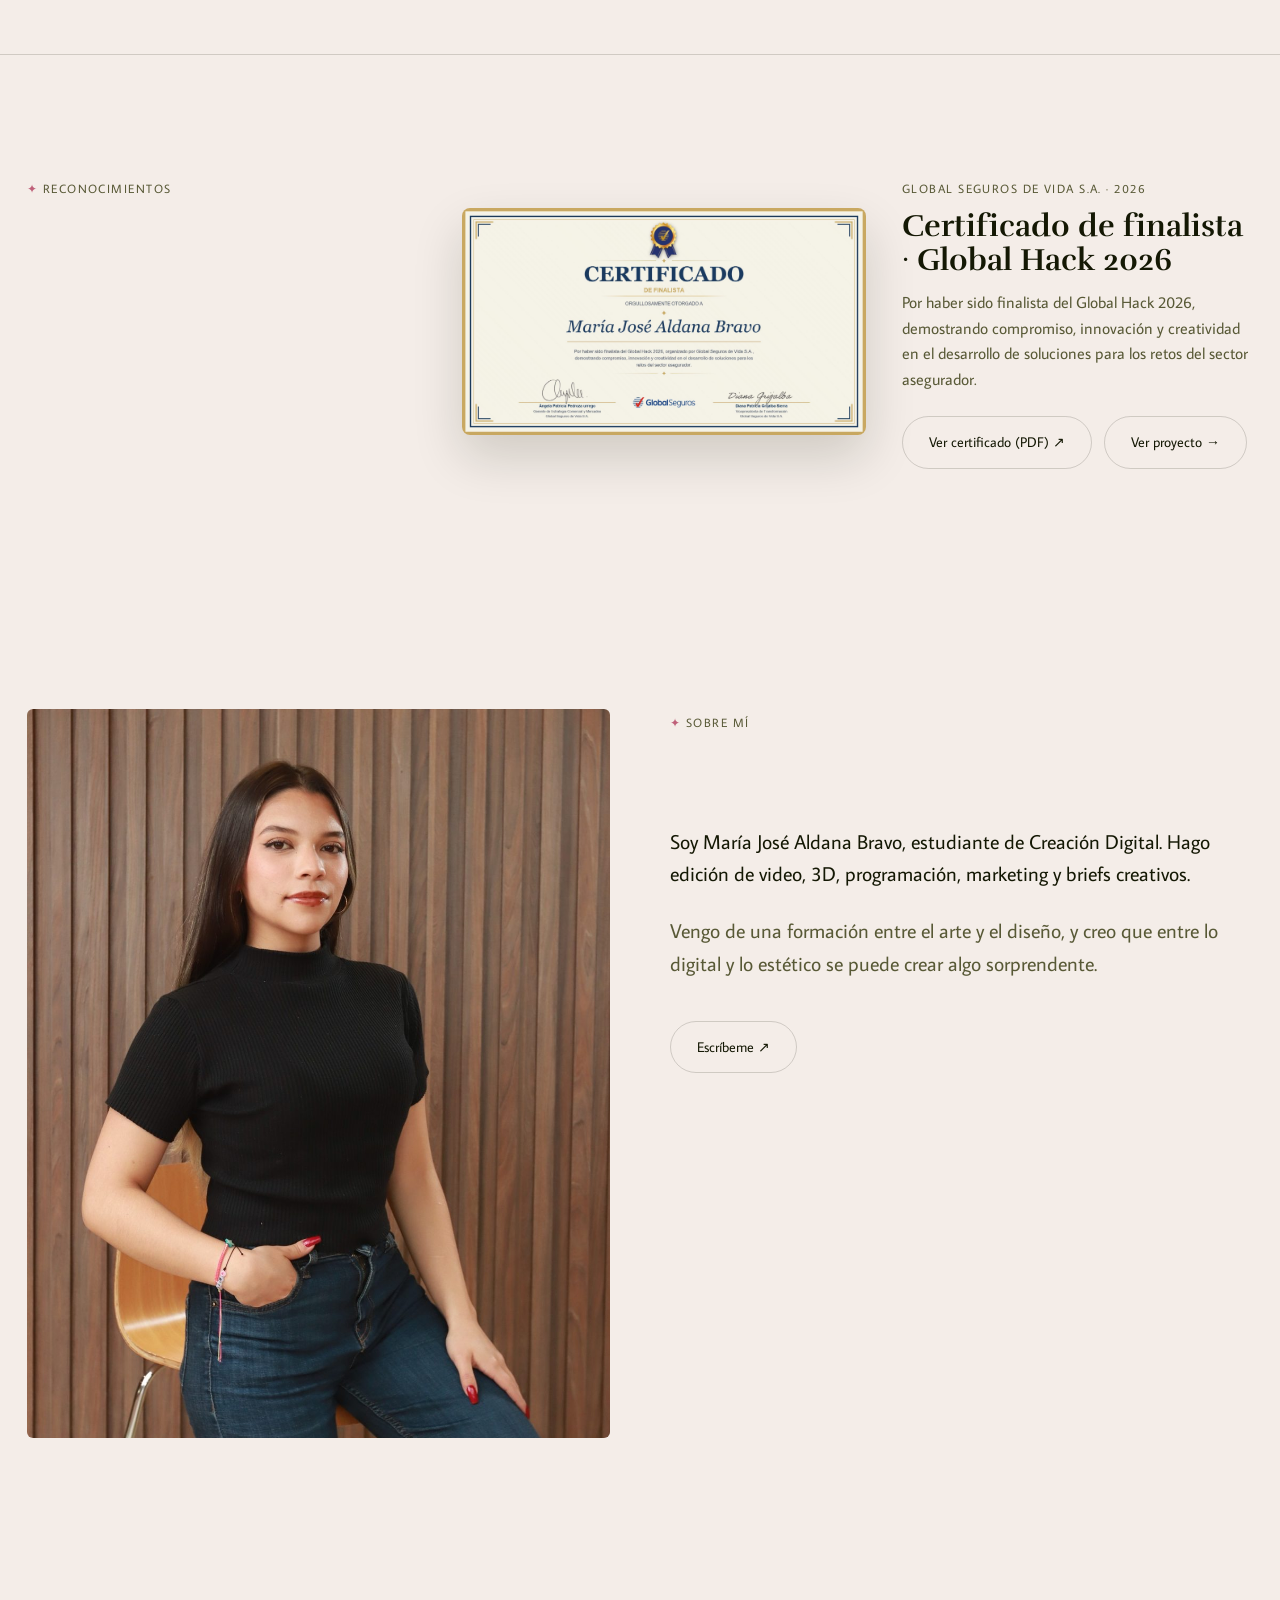
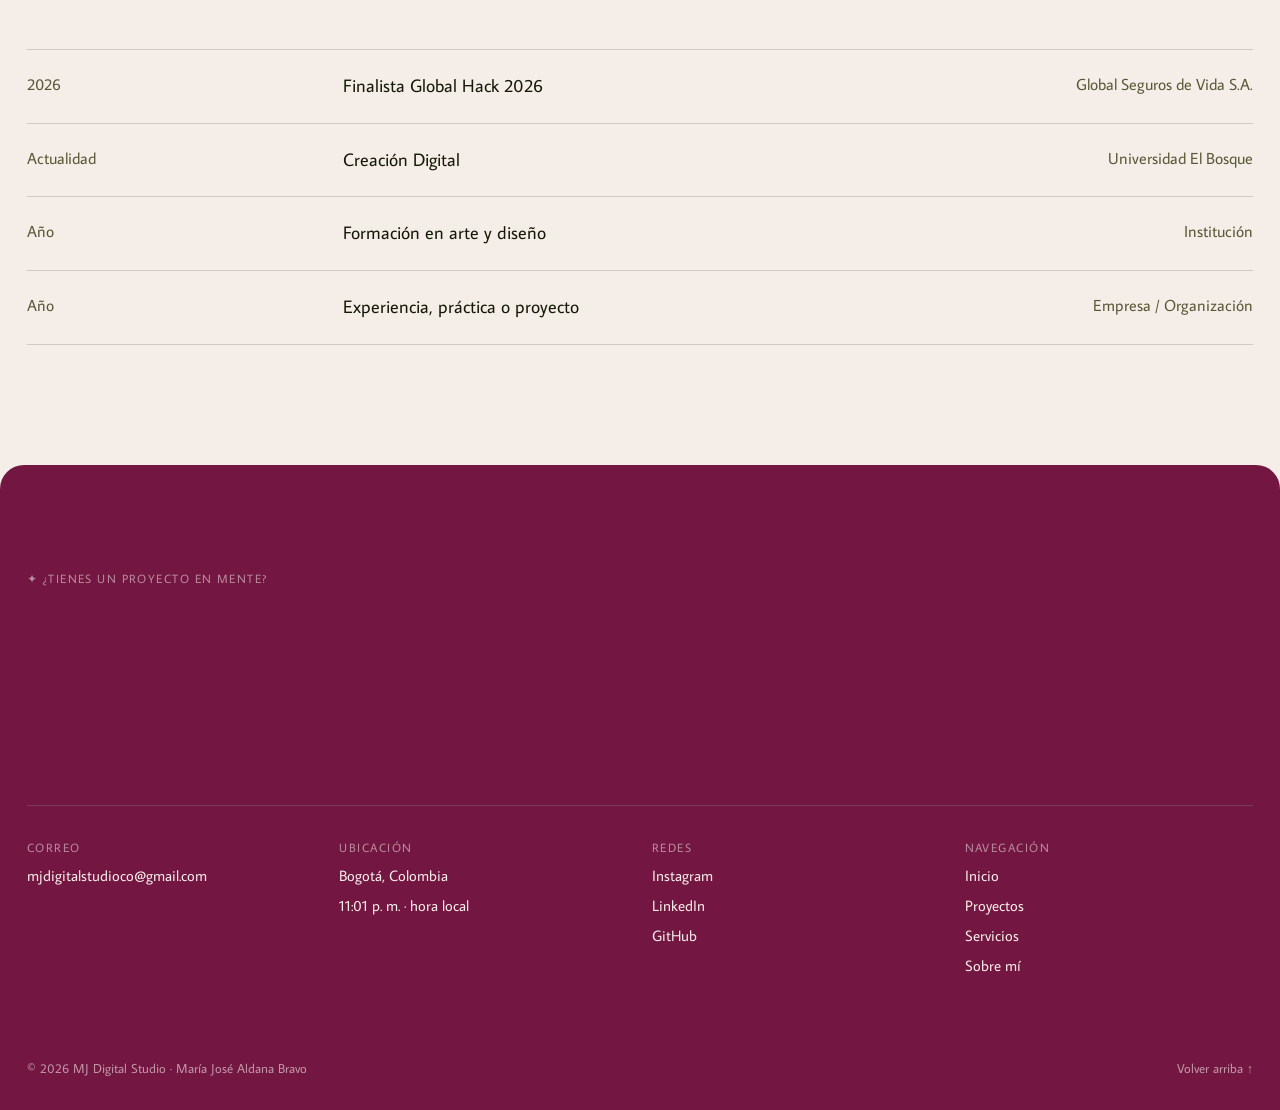
==== commit 48a2e417: "Servicios como lista tipo cilindro fija al hacer scroll Co-Authored-By: Claude Opus 5.5 <noreply@ant" ====
--- a/index.html
+++ b/index.html
@@ -126,12 +126,21 @@
     </section>
 
     <!-- SERVICIOS -->
+    <!-- Lista que gira como un cilindro: la sección se queda fija y las palabras suben -->
     <section class="services" id="servicios">
-      <div>
-        <span class="label"><span class="star">✦</span> <span data-i18n="whatIDo">Qué hago</span></span>
-        <h2 style="margin-top:16px" data-split data-i18n="servicesTitle">Servicios y habilidades</h2>
+      <div class="services__pin">
+        <div class="services__side">
+          <span class="label"><span class="star">✦</span> <span data-i18n="whatIDo">Qué hago</span></span>
+          <h2 data-split data-i18n="servicesTitle">Servicios y habilidades</h2>
+          <div class="services__now" aria-live="polite">
+            <span class="services__num" id="svNum">01</span>
+            <p id="svText"></p>
+          </div>
+        </div>
+        <div class="services__wheel">
+          <ul class="services__list" id="services"></ul>
+        </div>
       </div>
-      <ul class="services__list" id="services"></ul>
     </section>
 
     <!-- RECONOCIMIENTOS / CERTIFICADOS -->
--- a/css/styles.css
+++ b/css/styles.css
@@ -410,17 +410,34 @@
 @keyframes marquee { to { transform: translateX(-50%); } }
 
 /* ---------- Servicios ---------- */
-.services { padding: 120px var(--gutter); display: grid; grid-template-columns: 1fr 2fr; gap: 40px; }
 .services h2, .about h2, .timeline h2 {
   font-family: var(--font-display); font-size: clamp(32px, 4vw, 56px); line-height: 1; letter-spacing: -0.02em;
 }
+/* Lista tipo cilindro: la sección es alta y su contenido se queda fijo */
+.services { --n: 15; position: relative; height: calc(100vh + var(--n) * 14vh); height: calc(100svh + var(--n) * 14svh); }
+.services__pin {
+  position: sticky; top: 0; height: 100vh; height: 100svh; overflow: hidden;
+  display: grid; grid-template-columns: 1fr 1.25fr; gap: 40px; padding: 0 var(--gutter);
+}
+.services__side { align-self: center; display: grid; gap: 16px; max-width: 440px; }
+.services__now { margin-top: 18px; padding-top: 18px; border-top: 1px solid var(--line); min-height: 7.5em; }
+.services__num { font-size: 13px; letter-spacing: 0.08em; color: var(--accent); font-variant-numeric: tabular-nums; }
+.services__now p { margin-top: 6px; color: var(--muted); font-size: 17px; }
+.services__wheel {
+  position: relative; height: 100%; overflow: hidden;
+  /* las palabras se desvanecen arriba y abajo, como en un cilindro */
+  -webkit-mask-image: linear-gradient(transparent 0%, #000 34%, #000 66%, transparent 100%);
+  mask-image: linear-gradient(transparent 0%, #000 34%, #000 66%, transparent 100%);
+}
+.services__list { will-change: transform; }
 .services__list li {
-  display: grid; grid-template-columns: 50px 1fr 1fr; gap: 20px; align-items: baseline;
-  padding: 24px 0; border-top: 1px solid var(--line);
-}
-.services__list li:last-child { border-bottom: 1px solid var(--line); }
-.services__list h3 { font-family: var(--font-display); font-size: clamp(22px, 2.4vw, 32px); }
-.services__list p { color: var(--muted); }
+  font-family: var(--font-display); font-weight: 700; letter-spacing: -0.02em;
+  font-size: clamp(36px, 4.6vw, 80px); line-height: 1.08; padding: 0.04em 0;
+  color: var(--fg); opacity: 0.16; transition: opacity 0.45s var(--ease), color 0.45s var(--ease);
+  white-space: nowrap;
+}
+.services__list li.is-active { opacity: 1; color: var(--vino); }
+[data-theme="dark"] .services__list li.is-active { color: var(--rosa); }
 
 /* ---------- Sobre mí ---------- */
 .about { padding: 120px var(--gutter); display: grid; grid-template-columns: 1fr 1fr; gap: 60px; align-items: start; }
@@ -924,14 +941,17 @@
   .fh__bar { font-size: 14px; bottom: 5%; grid-template-columns: 1fr auto; }
   .fh__bar > :last-child { display: none; }
   .fh__nav { gap: 14px; }
-  .statement, .services, .about, .p-info { grid-template-columns: 1fr; }
+  .statement, .about, .p-info { grid-template-columns: 1fr; }
+  .services__pin { grid-template-columns: 1fr; grid-template-rows: auto 1fr; gap: 0; padding-top: 96px; padding-bottom: 70px; }
+  .services__side { align-self: end; gap: 10px; }
+  .services__now { margin-top: 8px; padding-top: 12px; min-height: 5.6em; }
+  .services__now p { font-size: 15px; }
+  .services__list li { font-size: clamp(30px, 9vw, 48px); }
   .about__photo { position: static; }
   .list__item { grid-template-columns: 36px 1fr; }
   .list__cat { grid-column: 2; }
   .list__year { display: none; }
   .list__preview { display: none; }
-  .services__list li { grid-template-columns: 36px 1fr; }
-  .services__list p { grid-column: 2; }
   .timeline li { grid-template-columns: 1fr; gap: 4px; }
   .timeline li span:last-child { text-align: left; }
   .footer__grid { grid-template-columns: 1fr 1fr; }
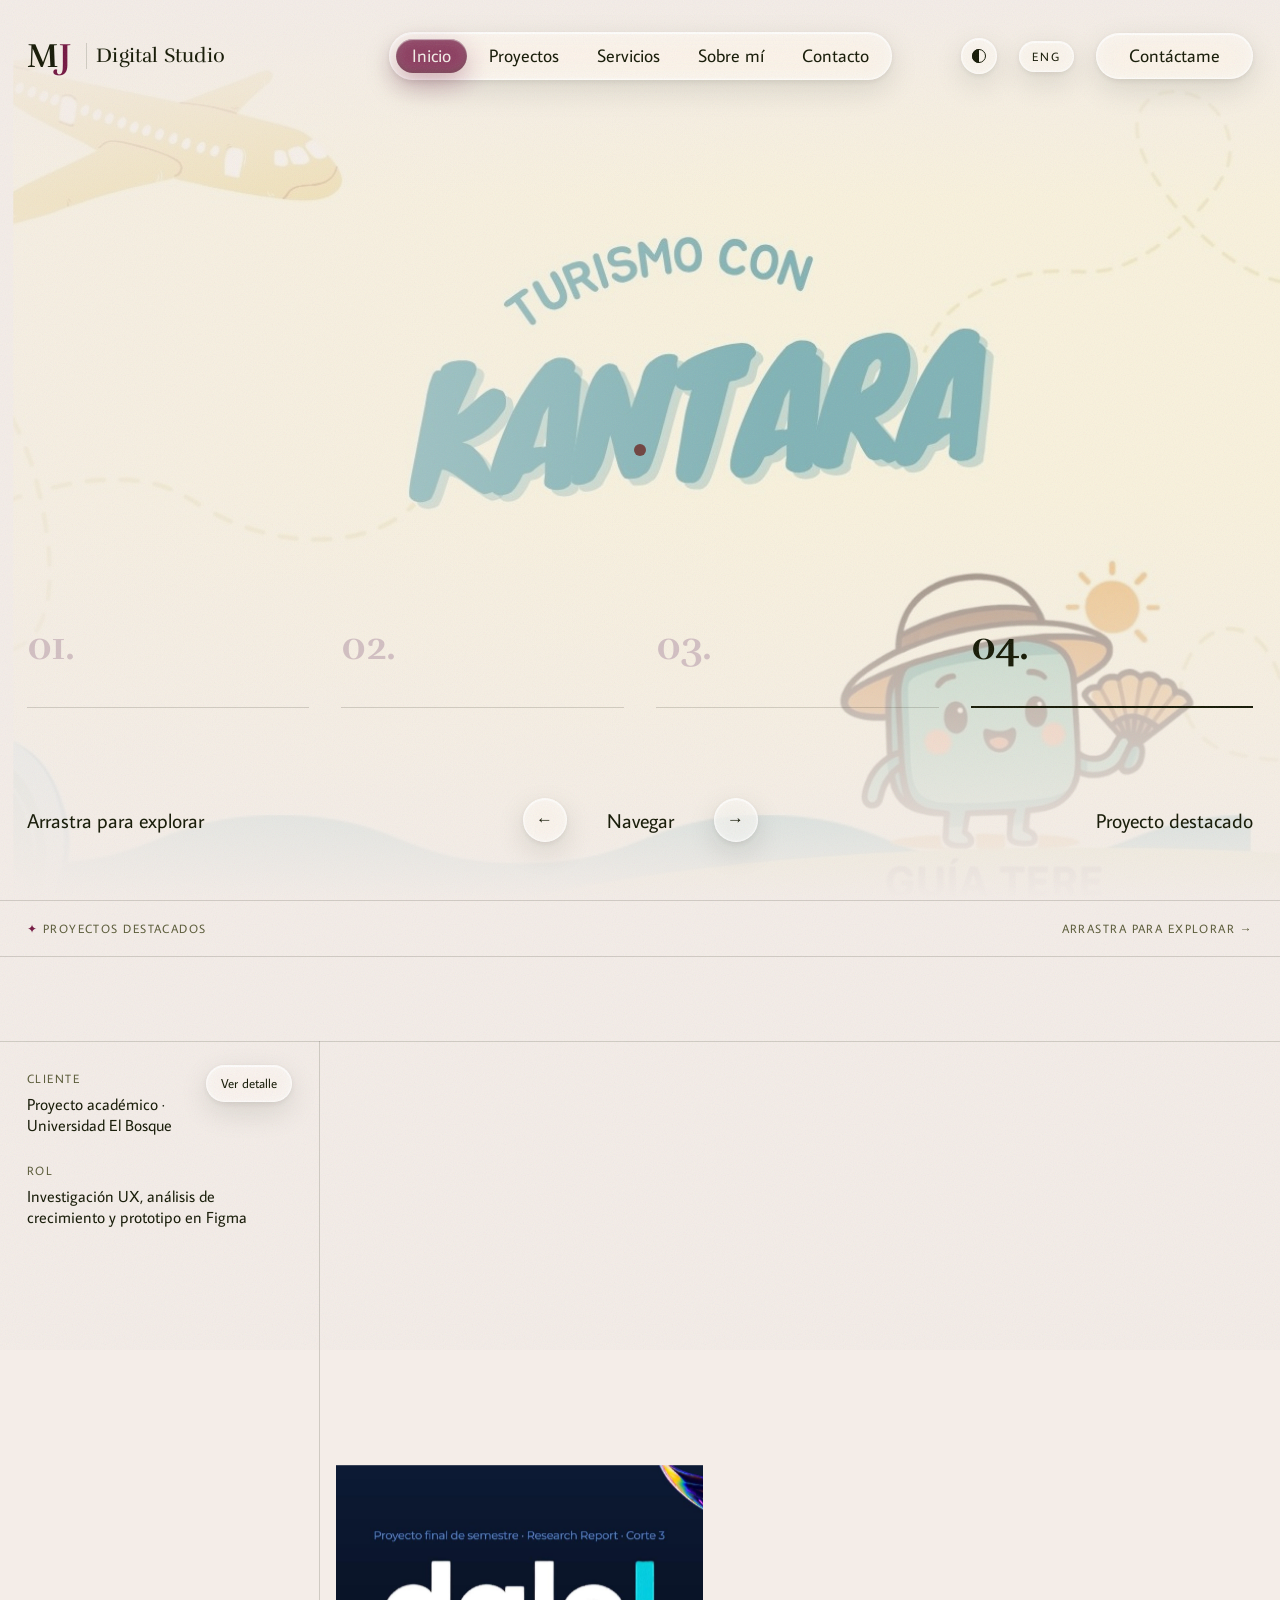
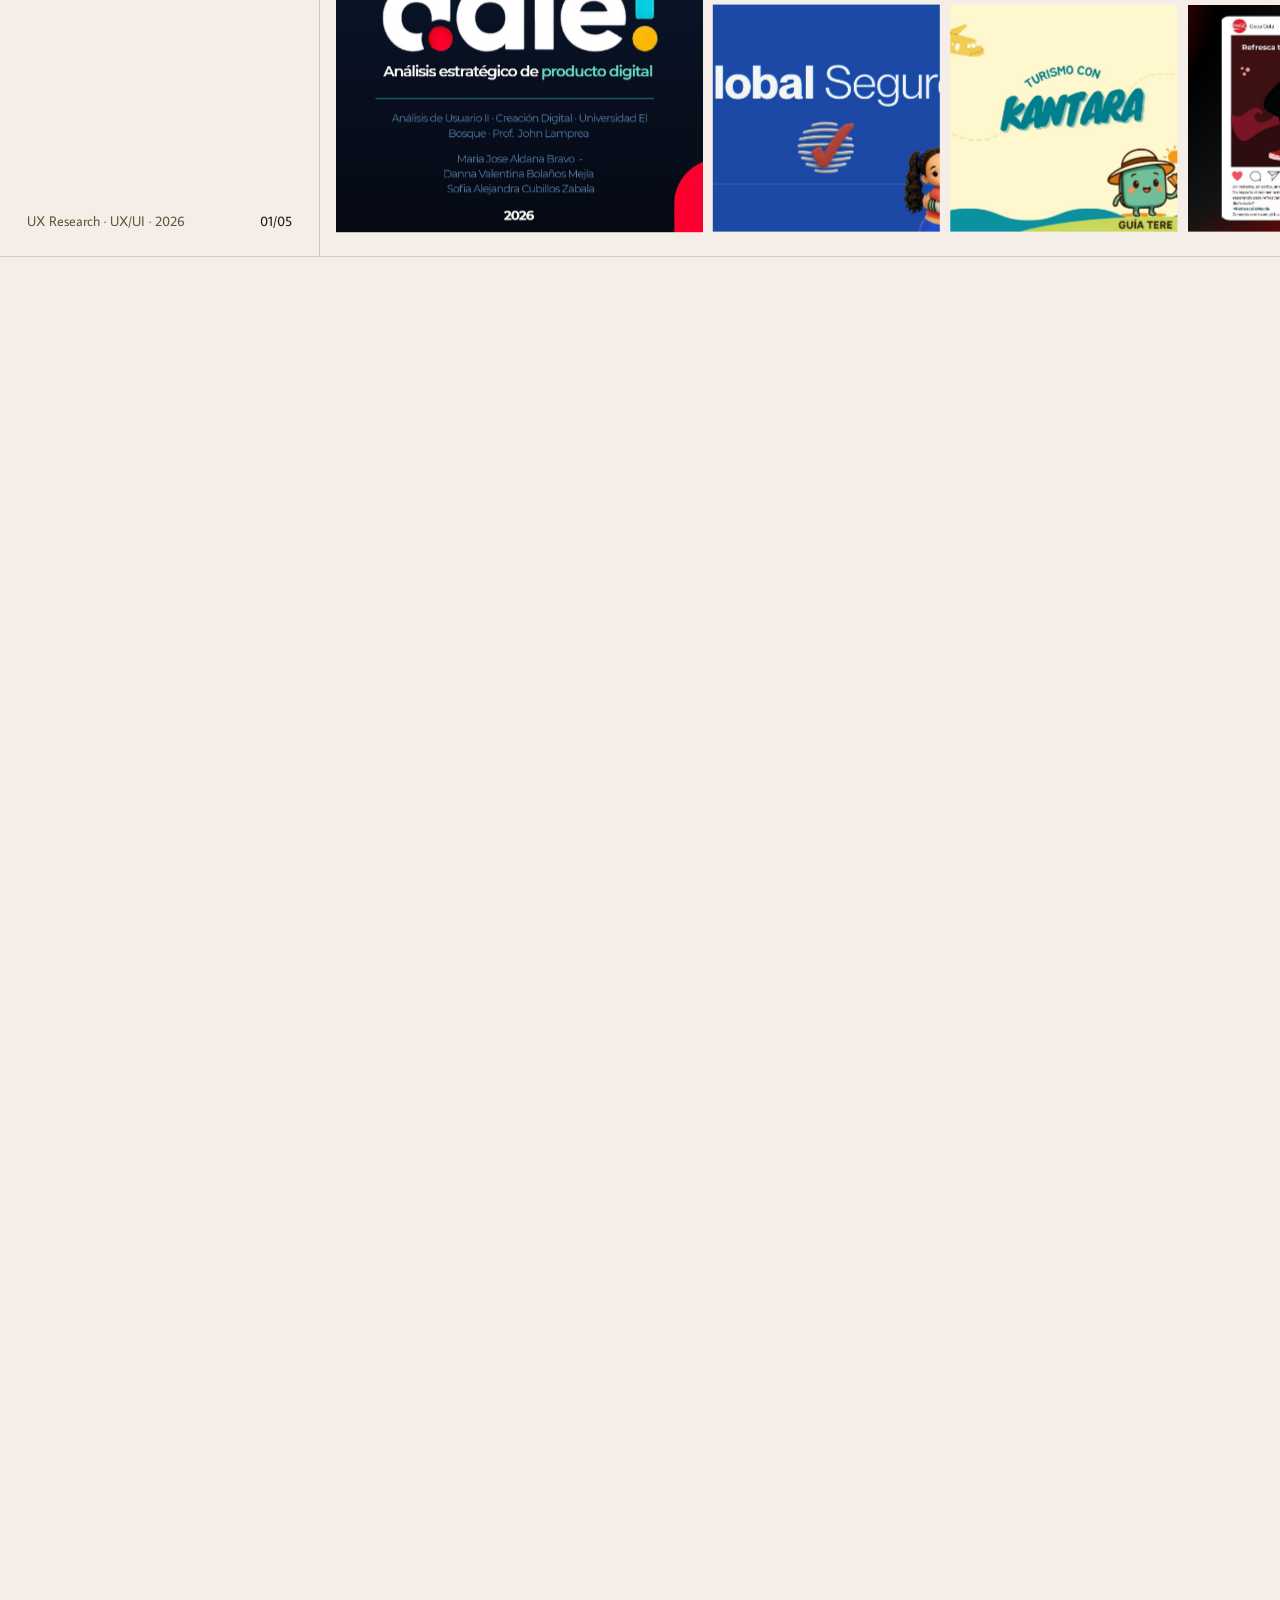
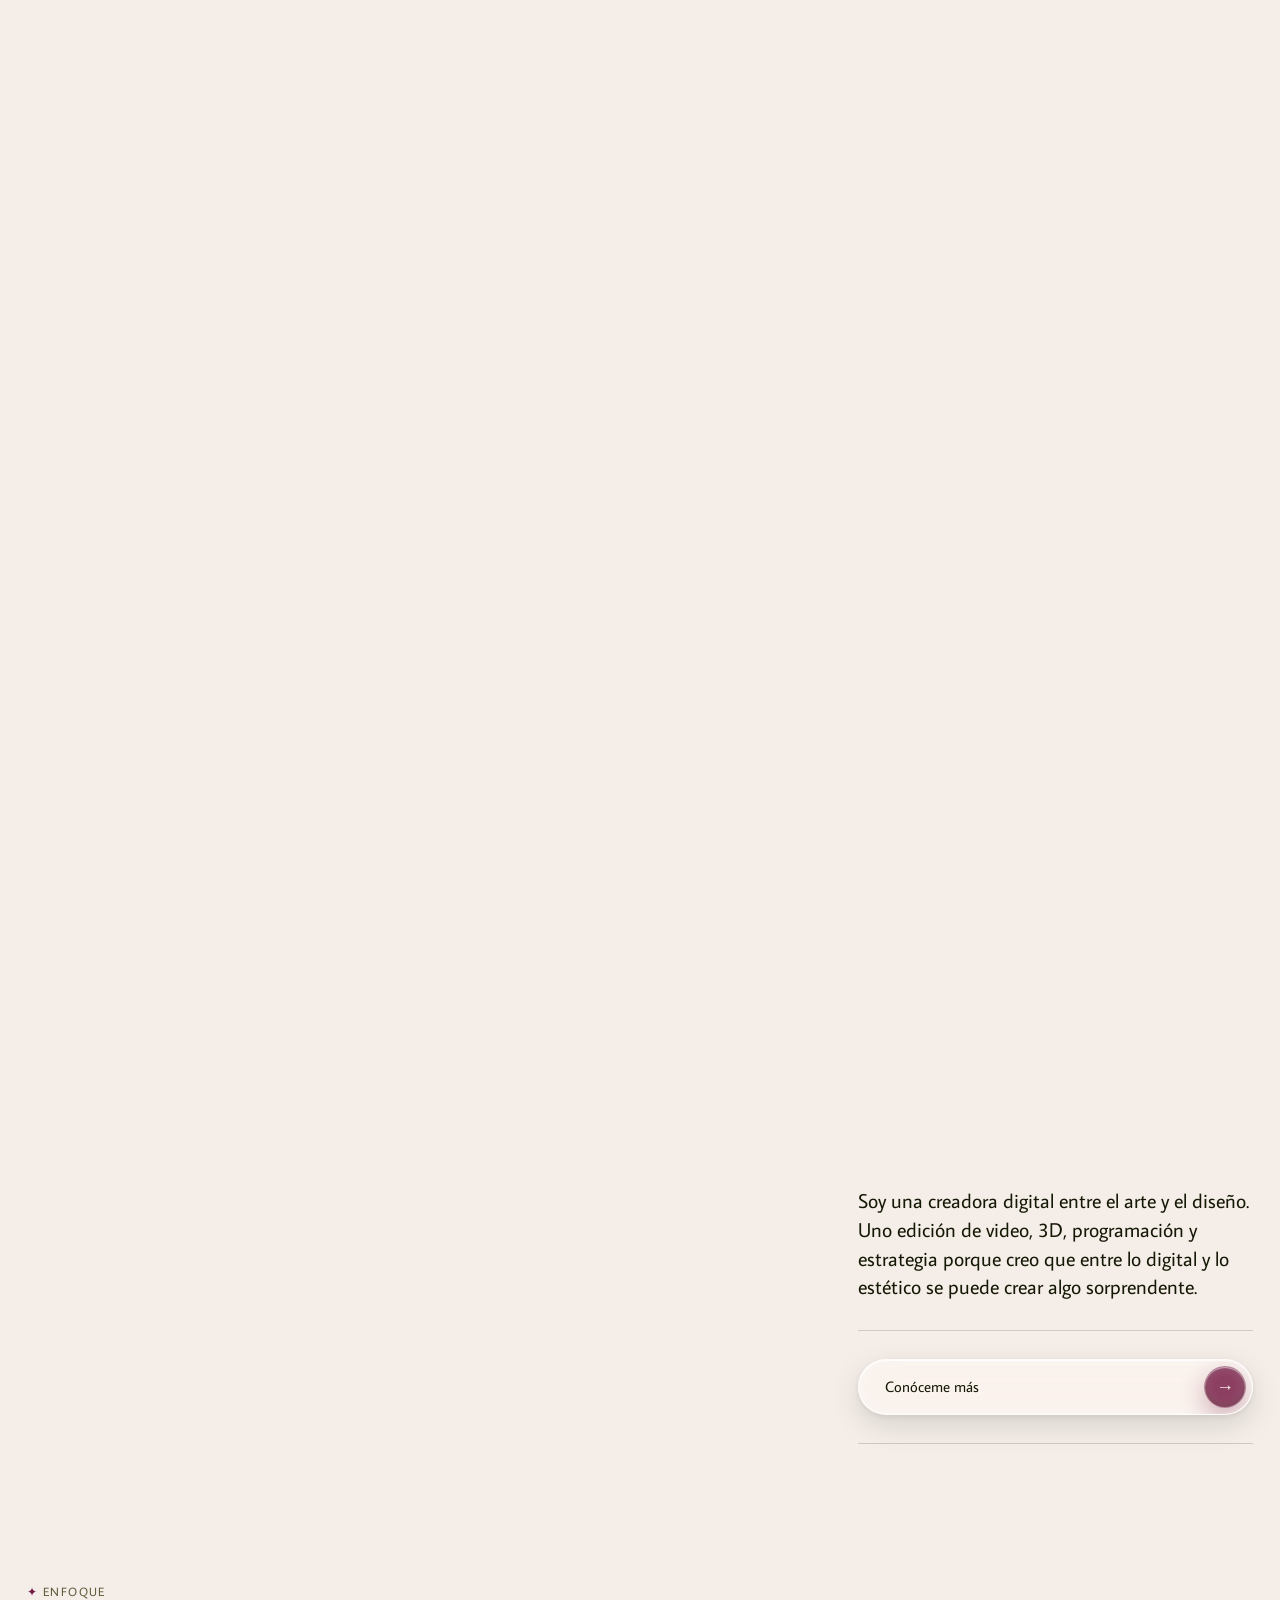
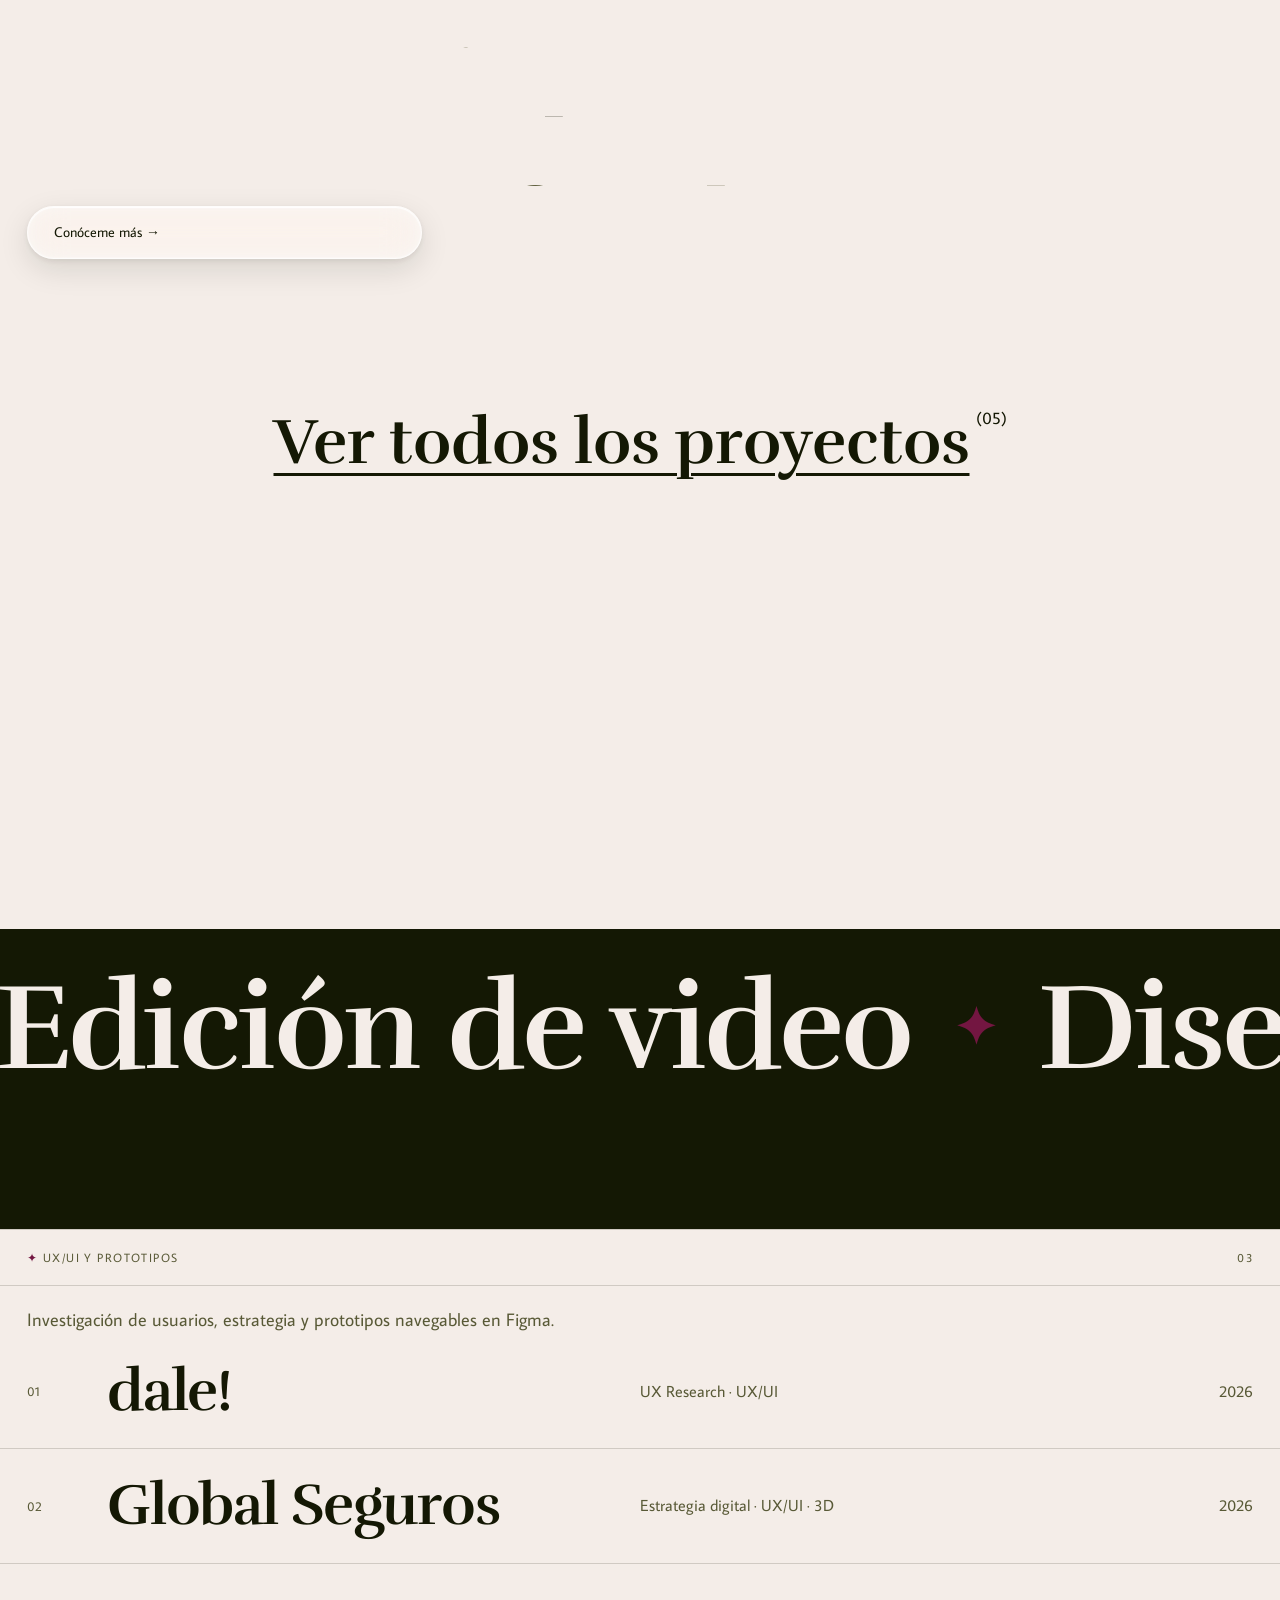
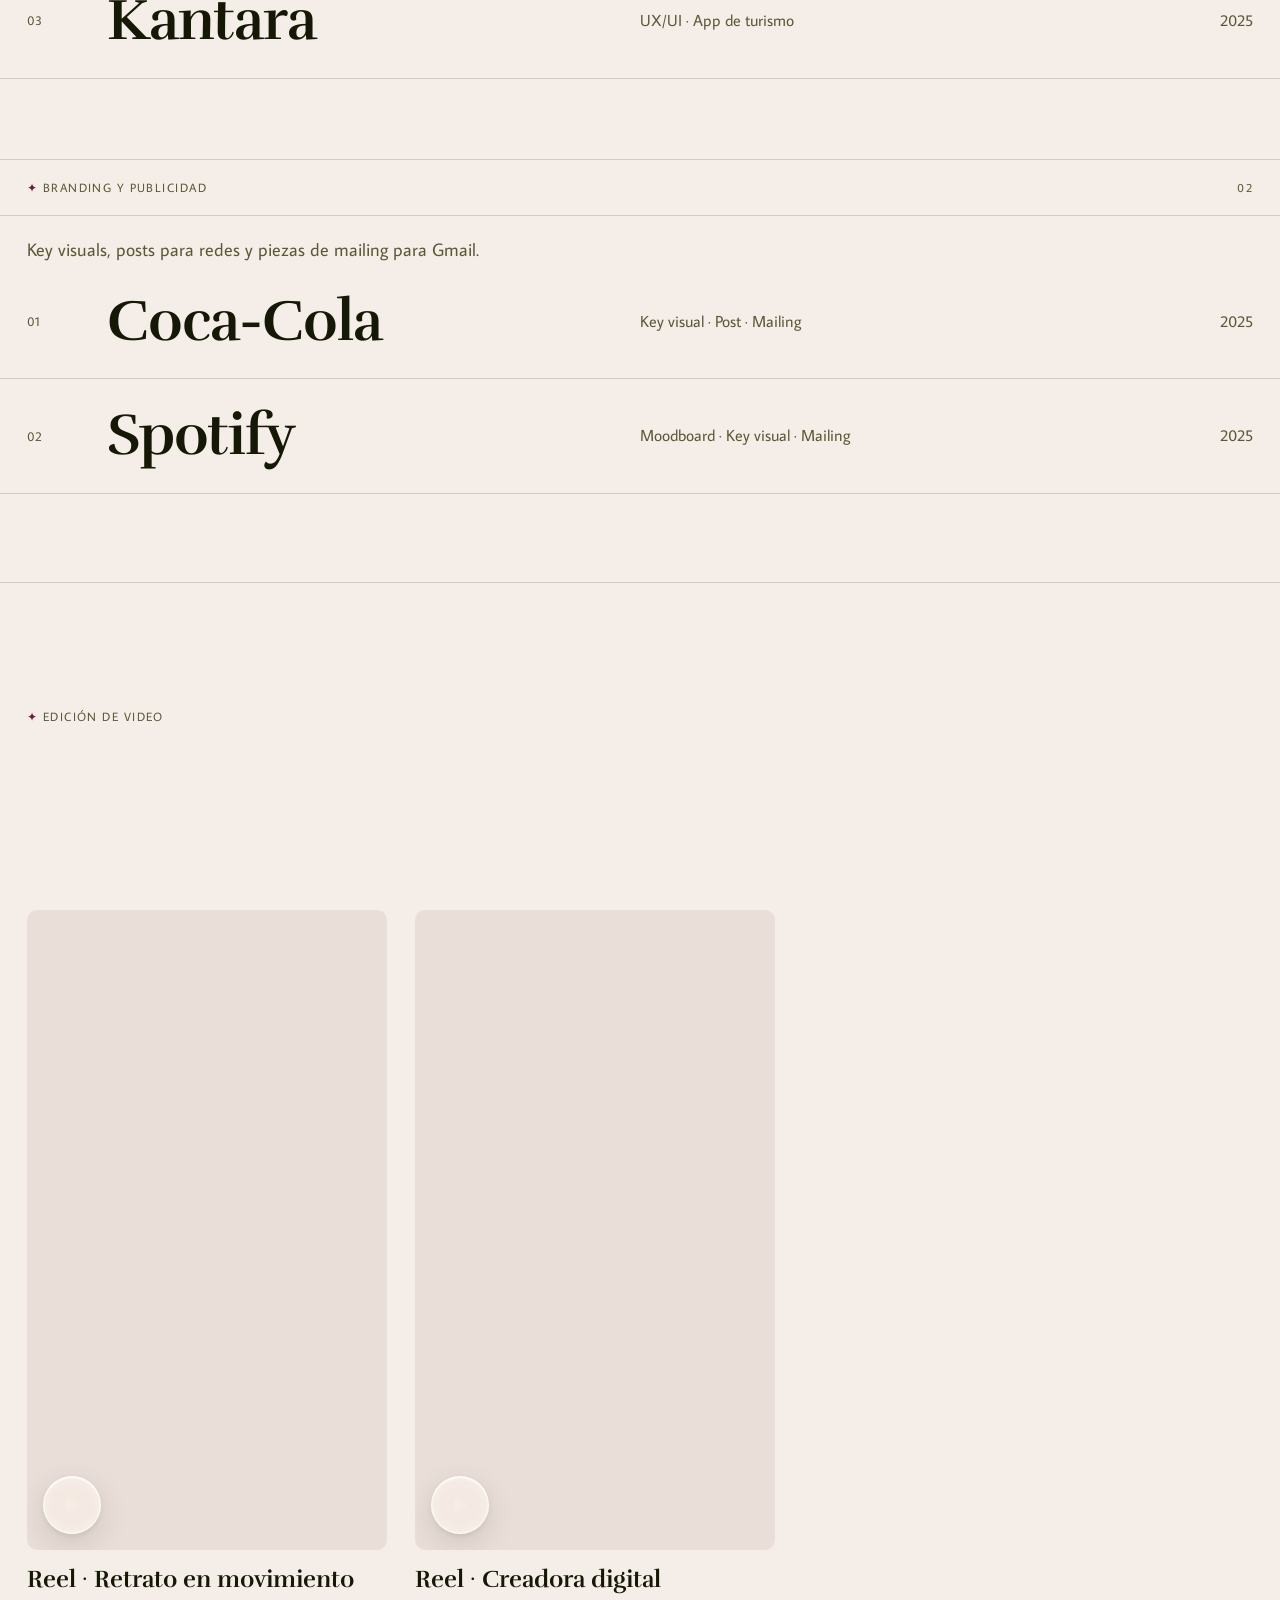
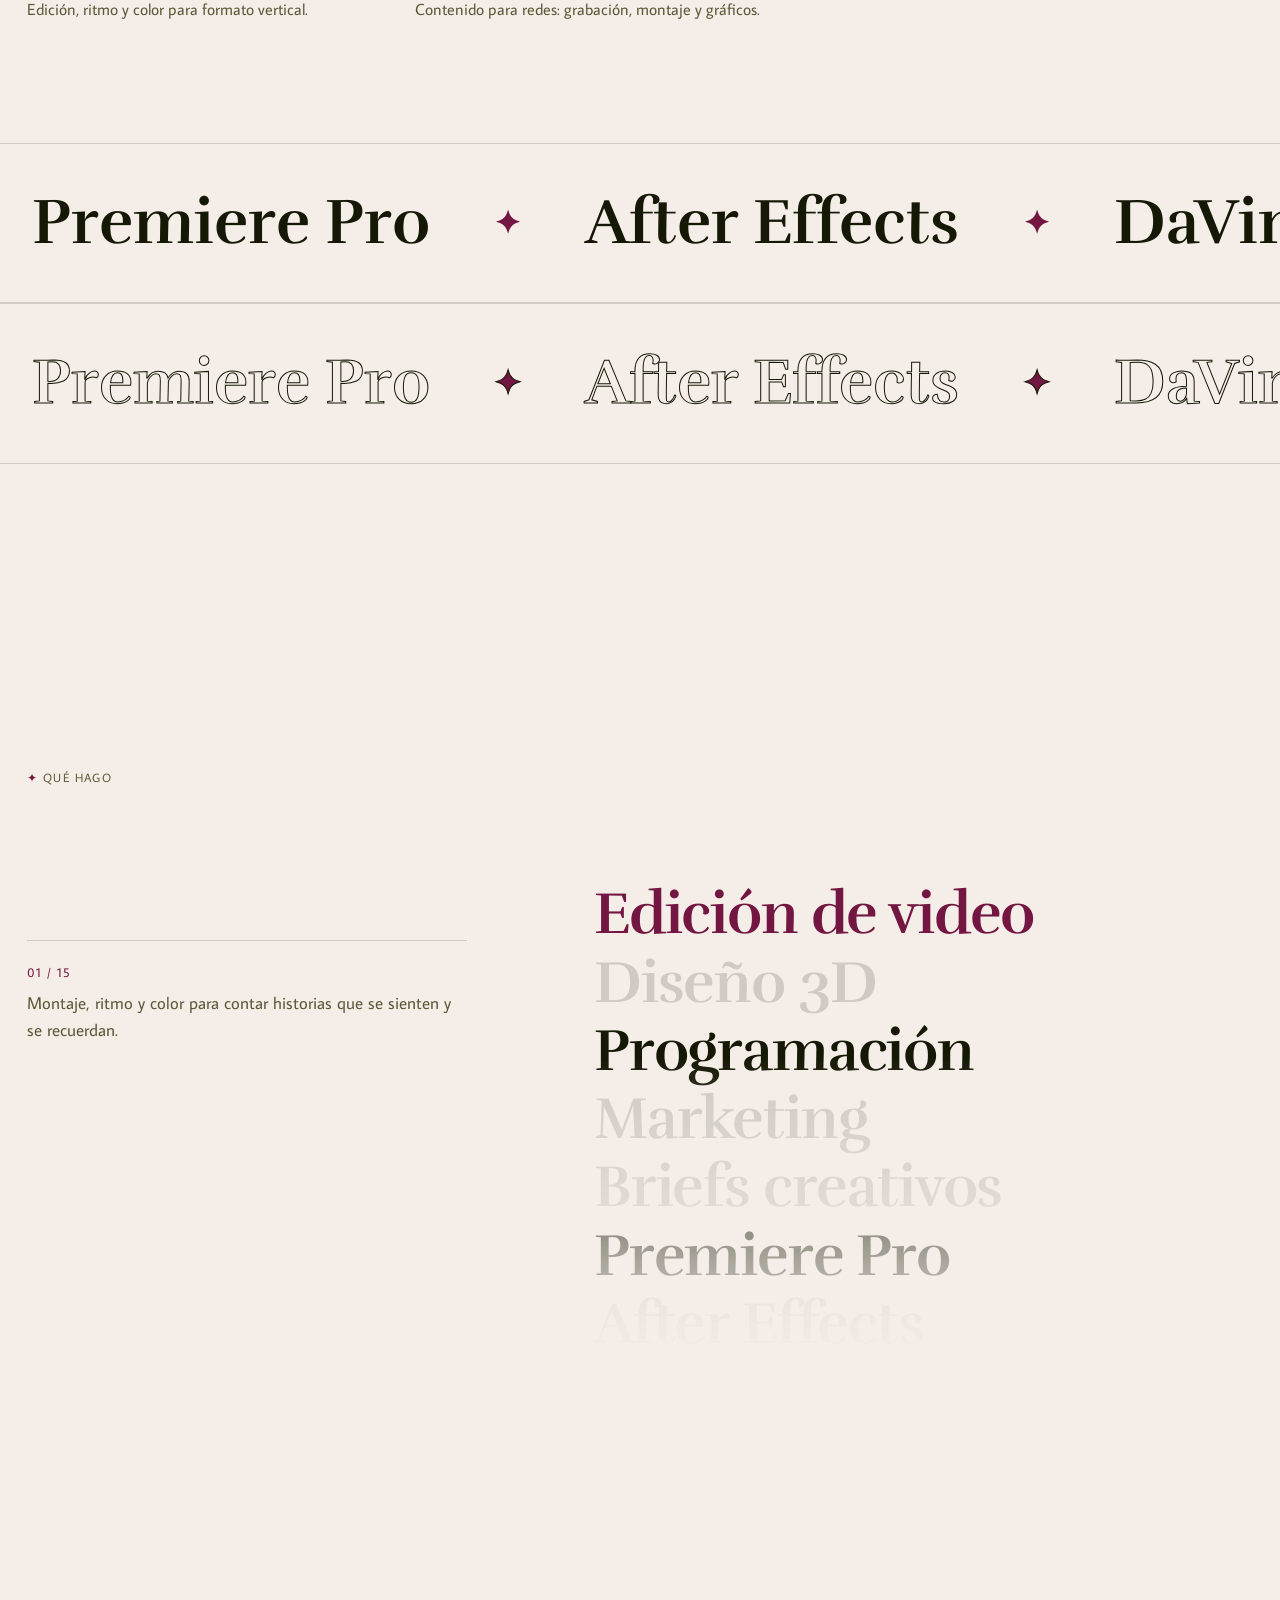
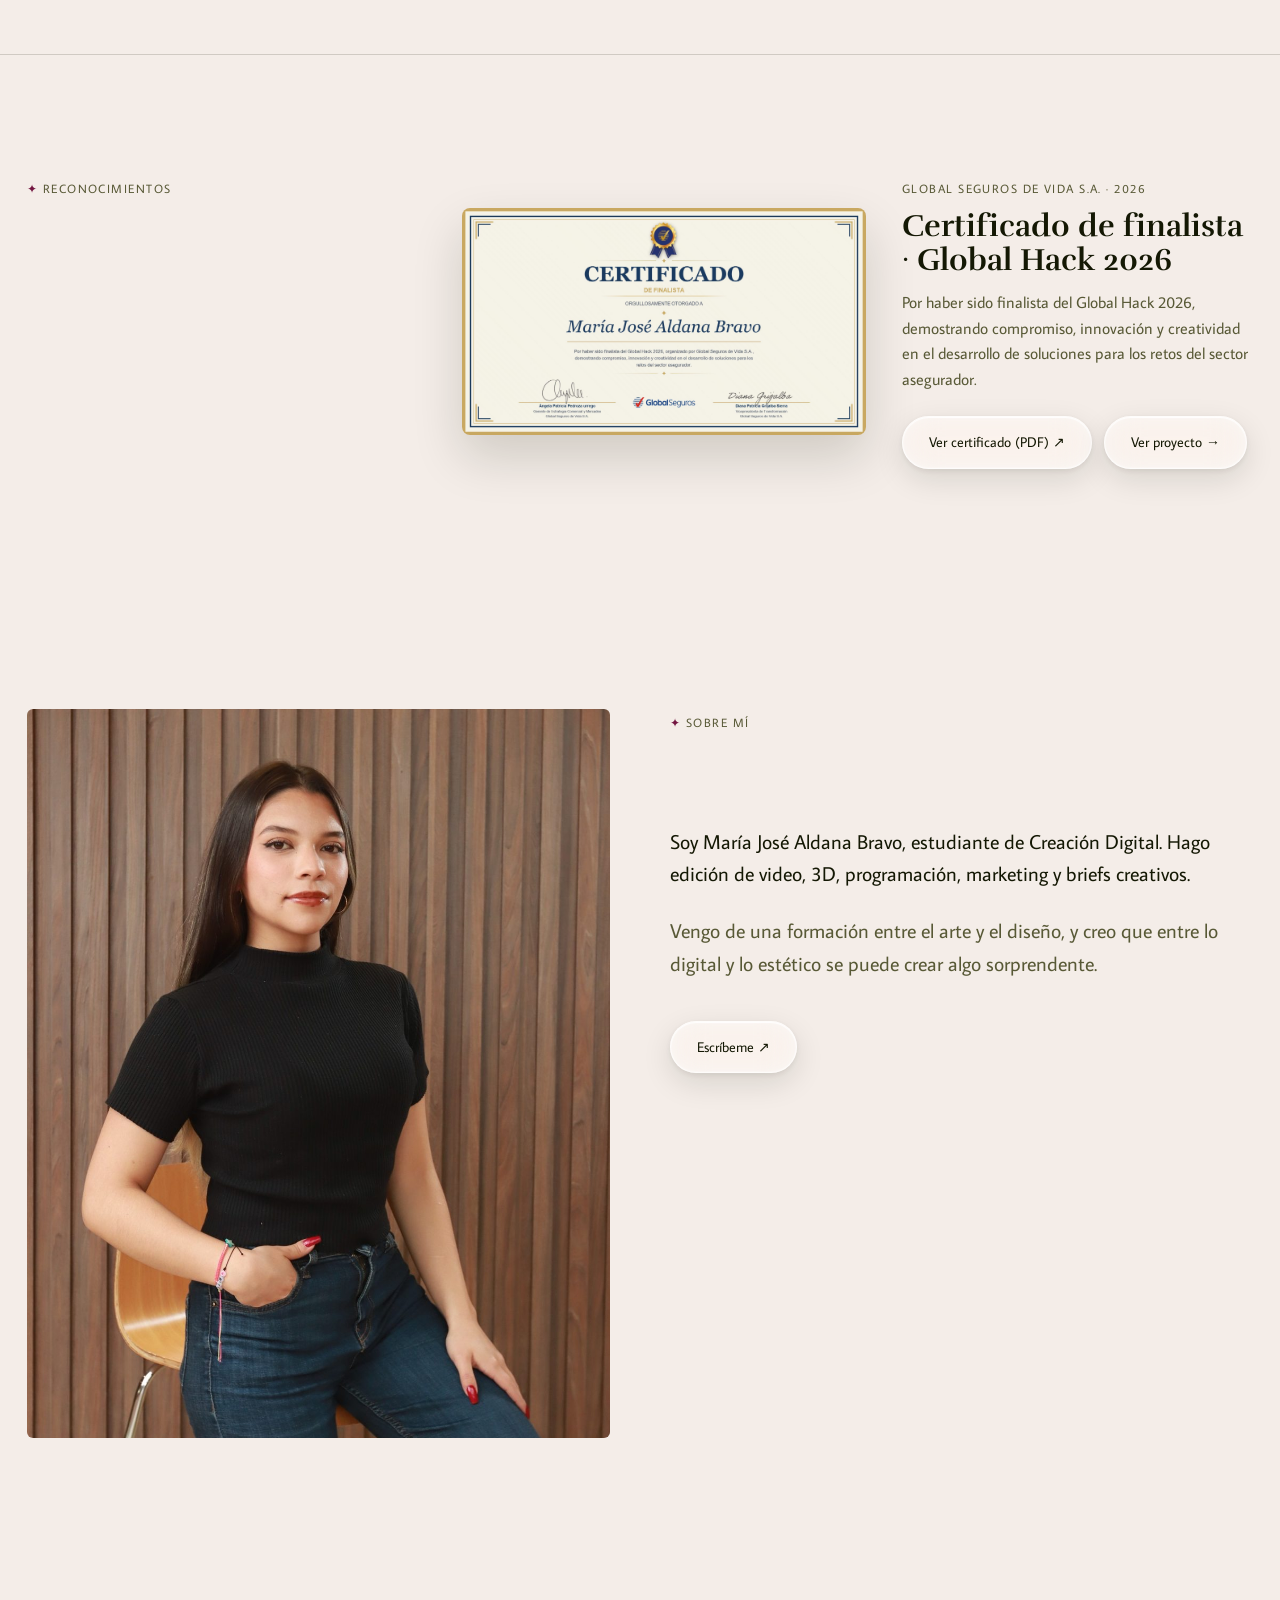
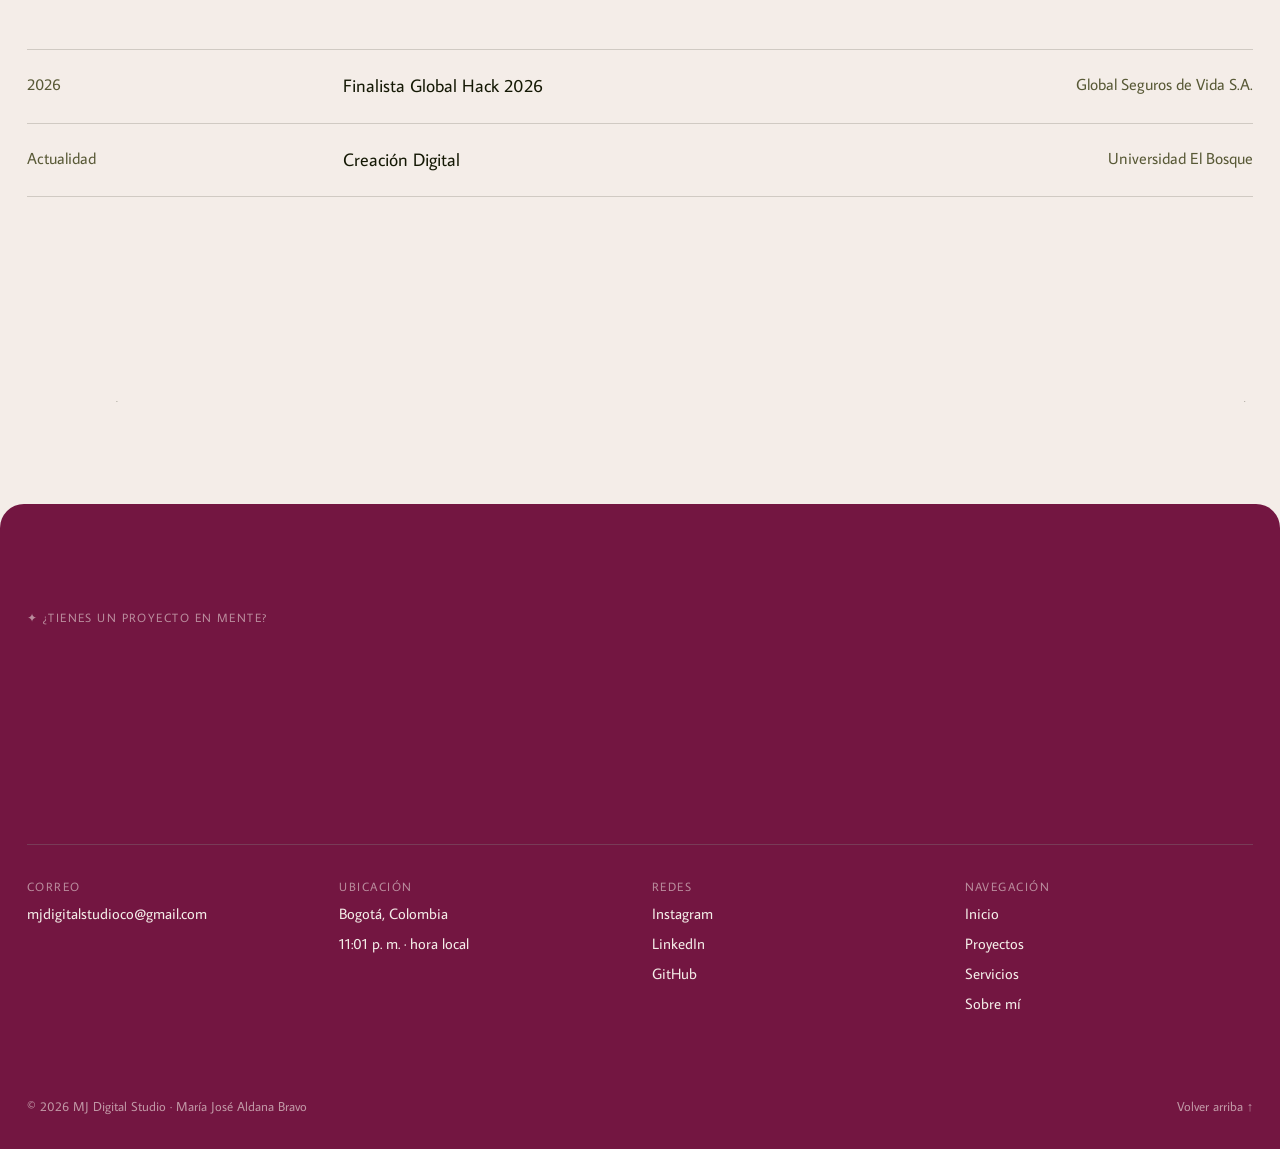
==== commit 7bd4a1c7: "Quita trayectoria de ejemplo y agrega bloque con el nombre Maria / Jose Co-Authored-By: Claude Opus " ====
--- a/index.html
+++ b/index.html
@@ -168,6 +168,15 @@
       <h2 data-split data-i18n="timeline">Trayectoria</h2>
       <ul id="timeline"></ul>
     </section>
+
+    <!-- NOMBRE: tres líneas que se dibujan desde el centro y "María" / "José" a los lados -->
+    <a class="name-band" id="nameBand" href="#sobre-mi" data-hover aria-label="María José">
+      <span class="name-band__lines" aria-hidden="true"><i></i><i></i><i></i></span>
+      <span class="name-band__words" aria-hidden="true">
+        <span class="name-band__word"><span data-hover="María">María</span></span>
+        <span class="name-band__word"><span data-hover="José">José</span></span>
+      </span>
+    </a>
   </main>
 
   <footer class="footer" id="contacto"></footer>
--- a/css/styles.css
+++ b/css/styles.css
@@ -3,7 +3,7 @@
    Cambia los colores y fuentes en :root
    ========================================================= */
 /* ---------- Paleta MJ Digital Studio ----------
-   Rosa     #BF6079
+   (El rosado se reemplazó por vino tinto en toda la página)
    Vino     #731641
    Oliva    #585936
    Musgo    #282A0B
@@ -11,12 +11,13 @@
    Crema    #F4EDE8  (fondo claro que equilibra la paleta)
 */
 :root {
-  --rosa: #bf6079;
+  --rosa: var(--vino); /* antes rosado: ahora vino tinto */
   --vino: #731641;
   --oliva: #585936;
   --musgo: #282a0b;
   --noche: #141804;
   --crema: #f4ede8;
+  --vino-claro: #a8336a; /* vino tinto más claro, solo para leer sobre fondo oscuro */
 
   --bg: var(--crema);
   --bg-2: #eadfd8;
@@ -41,6 +42,8 @@
 }
 
 [data-theme="dark"] {
+  --rosa: var(--vino-claro);
+  --chip-fg: var(--crema);
   --bg: var(--noche);
   --bg-2: var(--musgo);
   --fg: var(--crema);
@@ -52,9 +55,8 @@
   --nav-solid: var(--musgo);
   --glass: rgba(20, 24, 4, 0.82);
   --accent: var(--rosa);
-  --chip: var(--rosa);
-  --chip-fg: var(--noche);
-  --logo-j: var(--rosa);
+  --chip: var(--vino);
+  --logo-j: var(--vino-claro);
   --footer-bg: var(--musgo);
   --footer-fg: var(--crema);
 }
@@ -148,16 +150,16 @@
 .header.scrolled { background: var(--glass); backdrop-filter: blur(12px); -webkit-backdrop-filter: blur(12px); padding-top: 16px; padding-bottom: 16px; }
 .header.hide { transform: translateY(-110%); }
 body.menu-open .header { transform: none; background: transparent; backdrop-filter: none; }
-/* Logo MJ Digital Studio: la M en el color del texto y la J en vino, cruzada sobre la M */
+/* Logo MJ Digital Studio: la M en el color del texto y la J en vino, una al lado de la otra */
 .logo {
   display: inline-flex; align-items: center; justify-self: start;
   font-family: var(--font-display); font-size: 21px; line-height: 1; color: var(--fg);
 }
 .logo img { height: 2.4em; width: auto; }
-.logo__mark { display: inline-flex; align-items: flex-start; font-size: 2.05em; font-weight: 700; letter-spacing: 0; margin-right: 0.12em; }
+.logo__mark { display: inline-flex; align-items: baseline; gap: 0.03em; font-size: 1.7em; font-weight: 700; letter-spacing: 0; margin-right: 0.45em; }
 .logo__m { position: relative; z-index: 1; }
-.logo__j { color: var(--logo-j); margin-left: -0.2em; transform: translateY(0.13em); position: relative; z-index: 2; }
-.logo__txt { font-weight: 400; letter-spacing: 0; white-space: nowrap; padding-top: 0.18em; }
+.logo__j { color: var(--logo-j); }
+.logo__txt { font-weight: 400; letter-spacing: 0.01em; white-space: nowrap; padding-left: 0.45em; border-left: 1px solid var(--line); line-height: 1.3; }
 .header__nav {
   display: flex; align-items: center; padding: 12px 13px; background: var(--nav-bg);
   border-radius: 3px; font-size: 20px; font-weight: 500; letter-spacing: 0;
@@ -448,7 +450,47 @@
 .about__actions { margin-top: 40px; display: flex; gap: 12px; flex-wrap: wrap; }
 
 /* ---------- Trayectoria ---------- */
-.timeline { padding: 0 var(--gutter) 120px; }
+.timeline { padding: 0 var(--gutter) 60px; }
+
+/* ---------- Nombre: María · José ----------
+   Tres líneas que se dibujan desde el centro y las dos palabras a los lados.
+   Al pasar el mouse, cada palabra rueda y aparece su copia en vino. */
+.name-band { display: block; padding: 40px var(--gutter) 110px; color: var(--fg); }
+.name-band__lines { display: grid; grid-template-columns: repeat(3, 1fr); gap: 30px; }
+.name-band__lines i {
+  display: block; height: 1px; background: var(--line);
+  transform: scaleX(0); transition: transform 1.2s var(--ease);
+}
+.name-band__lines i:nth-child(1) { transform-origin: right; }
+.name-band__lines i:nth-child(3) { transform-origin: left; transition-delay: 0s; }
+.name-band__lines i:nth-child(2) { transition-delay: 0s; }
+.name-band.in .name-band__lines i { transform: none; }
+.name-band.in .name-band__lines i:nth-child(1), .name-band.in .name-band__lines i:nth-child(3) { transition-delay: 0.35s; }
+.name-band__words {
+  display: flex; justify-content: space-between; margin-top: 52px;
+  font-family: var(--font-display); font-weight: 700; letter-spacing: -0.02em;
+  font-size: clamp(30px, 3.4vw, 56px); line-height: 1;
+}
+.name-band__word { display: block; overflow: hidden; padding: 0.06em 0.04em 0.18em; margin: -0.06em -0.04em -0.18em; }
+.name-band__word > span {
+  display: inline-block; position: relative; transform: translateY(115%);
+  transition: transform 1s cubic-bezier(0.65, 0, 0.15, 1) 0.45s, translate 0.6s var(--ease);
+}
+.name-band__word + .name-band__word > span { transition-delay: 0.55s, 0s; }
+.name-band.in .name-band__word > span { transform: none; }
+.name-band__word > span::after {
+  content: attr(data-hover); position: absolute; left: 0; top: 100%; padding-top: 0.18em; color: var(--accent);
+}
+.name-band:hover .name-band__word > span { translate: 0 calc(-100% - 0.18em); }
+@media (hover: none) { .name-band:hover .name-band__word > span { translate: none; } }
+@media (max-width: 599px) {
+  .name-band { padding-bottom: 70px; }
+  .name-band__lines { gap: 12px; }
+  .name-band__words { margin-top: 32px; font-size: clamp(30px, 10vw, 44px); }
+}
+@media (prefers-reduced-motion: reduce) {
+  .name-band__lines i, .name-band__word > span { transform: none !important; translate: none !important; }
+}
 .timeline h2 { margin-bottom: 40px; }
 .timeline li {
   display: grid; grid-template-columns: 1fr 2fr 1fr; gap: 20px; padding: 22px 0; border-top: 1px solid var(--line);
@@ -467,10 +509,10 @@
   overflow-wrap: anywhere;
   transition: color 0.4s;
 }
-.footer__cta:hover { color: var(--rosa); }
+.footer__cta:hover { color: var(--crema); }
 .footer__grid { display: grid; grid-template-columns: repeat(4, 1fr); gap: 24px; padding-top: 32px; border-top: 1px solid rgba(128,128,128,0.35); }
 .footer__grid div { display: grid; gap: 6px; align-content: start; font-size: 15px; }
-.footer__grid a:hover { color: var(--accent); }
+.footer__grid a:hover { color: var(--crema); text-decoration: underline; text-underline-offset: 3px; }
 .footer__bottom { display: flex; justify-content: space-between; margin-top: 80px; font-size: 13px; opacity: 0.6; gap: 16px; flex-wrap: wrap; }
 
 /* ---------- Página de proyecto ---------- */
@@ -999,7 +1041,7 @@
 .footer__cta.split .ch__in { padding-bottom: 0.3em; margin-bottom: -0.3em; }
 .footer__cta.split .ch__in::after {
   content: attr(data-ch); position: absolute; left: 0; top: 100%;
-  color: var(--rosa);
+  color: var(--crema); opacity: 0.55; font-style: italic;
 }
 .footer__cta.split:hover .ch__in { translate: 0 -100%; }
 .footer__cta.split:hover { color: inherit; }
@@ -1013,3 +1055,107 @@
   *, *::before, *::after { animation: none !important; transition: none !important; }
   .reveal { opacity: 1; transform: none; }
 }
+
+/* =========================================================
+   BOTONES Y NAV EN MODO BURBUJA (estilo "Liquid Glass")
+   Vidrio translúcido con desenfoque, borde de luz y brillo interno.
+   Va al final para aplicarse sobre los estilos anteriores.
+   ========================================================= */
+:root {
+  --lg-bg: rgba(255, 255, 255, 0.34);
+  --lg-bg-hover: rgba(255, 255, 255, 0.58);
+  --lg-border: rgba(255, 255, 255, 0.7);
+  --lg-shadow:
+    0 10px 30px rgba(20, 24, 4, 0.12),
+    0 2px 6px rgba(20, 24, 4, 0.08),
+    inset 0 1px 1px rgba(255, 255, 255, 0.9),
+    inset 0 -1px 1px rgba(255, 255, 255, 0.25),
+    inset 0 0 14px rgba(255, 255, 255, 0.35);
+  --lg-tint: rgba(115, 22, 65, 0.82); /* burbuja vino para lo activo / principal */
+  --lg-tint-shadow:
+    0 10px 26px rgba(115, 22, 65, 0.32),
+    inset 0 1px 1px rgba(255, 255, 255, 0.55),
+    inset 0 -2px 6px rgba(20, 24, 4, 0.25),
+    inset 0 0 12px rgba(255, 255, 255, 0.18);
+  --lg-blur: blur(18px) saturate(180%);
+}
+[data-theme="dark"] {
+  --lg-bg: rgba(255, 255, 255, 0.08);
+  --lg-bg-hover: rgba(255, 255, 255, 0.16);
+  --lg-border: rgba(255, 255, 255, 0.2);
+  --lg-shadow:
+    0 10px 30px rgba(0, 0, 0, 0.35),
+    inset 0 1px 1px rgba(255, 255, 255, 0.28),
+    inset 0 -1px 1px rgba(255, 255, 255, 0.06),
+    inset 0 0 14px rgba(255, 255, 255, 0.06);
+  --lg-tint: rgba(168, 51, 106, 0.78);
+}
+
+/* Burbuja base */
+.header__nav, .pill-btn, .lang-btn, .theme-btn, .menu-btn, .btn, .btn-icon, .btn-icon__ico,
+.showcase__view, .fh__nav button, .cf__send, .cf__close, .chip-opt span,
+.vcard__play, .lb__nav, .lb__close {
+  background: var(--lg-bg);
+  border: 1px solid var(--lg-border);
+  box-shadow: var(--lg-shadow);
+  backdrop-filter: var(--lg-blur); -webkit-backdrop-filter: var(--lg-blur);
+  border-radius: 999px;
+  color: var(--fg);
+  transition: background 0.35s var(--ease), transform 0.45s var(--ease), box-shadow 0.35s var(--ease), color 0.3s;
+}
+.pill-btn:hover, .lang-btn:hover, .theme-btn:hover, .menu-btn:hover, .btn:hover, .btn-icon:hover,
+.showcase__view:hover, .fh__nav button:hover, .cf__close:hover, .chip-opt:hover span,
+.vcard__play:hover, .lb__nav:hover, .lb__close:hover {
+  background: var(--lg-bg-hover); color: var(--fg); border-color: var(--lg-border);
+  transform: scale(1.04);
+}
+/* Sin el relleno que subía desde abajo: ahora el vidrio solo se ilumina */
+.btn::before, .btn-icon::before { display: none; }
+
+/* Barra de navegación: cápsula de vidrio con la sección activa en burbuja vino */
+.header__nav { padding: 6px; }
+.header__nav a { border-radius: 999px; padding: 6px 16px; }
+.header__nav a + a { margin-left: 6px; }
+.header__nav a::before { background: var(--lg-tint); box-shadow: var(--lg-tint-shadow); border-radius: 999px; transform: scale(0.6); opacity: 0; transition: transform 0.45s var(--ease), opacity 0.3s; }
+.header__nav a:hover::before, .header__nav a.active::before { transform: none; opacity: 1; }
+.header__nav a:hover, .header__nav a.active { color: var(--crema); }
+@media (max-width: 899px) {
+  .header__nav { border-radius: 999px; padding: 5px; }
+  .header__nav a { padding: 7px 10px; }
+  .header__nav a + a { margin-left: 0; }
+}
+
+/* Botones de la cabecera */
+.pill-btn { border-width: 1px; }
+.lang-btn { padding: 9px 12px 8px; }
+.theme-btn { width: 36px; height: 36px; overflow: visible; }
+.theme-btn::before { content: ""; position: absolute; inset: 10px; border-radius: 50%; border: 1.5px solid currentColor; }
+.theme-btn::after { inset: 10px 50% 10px 10px; border-radius: 99px 0 0 99px; }
+.menu-btn { padding: 9px 14px; }
+
+/* Botón con flecha: la flecha va en una burbuja vino */
+.btn-icon__ico { background: var(--lg-tint); box-shadow: var(--lg-tint-shadow); color: var(--crema); border-color: rgba(255, 255, 255, 0.35); }
+.btn-icon:hover .btn-icon__ico { background: var(--lg-tint); color: var(--crema); transform: rotate(-45deg); }
+
+/* Botones principales en burbuja vino */
+.btn--solid, .cf__send, .chip-opt input:checked + span {
+  background: var(--lg-tint); box-shadow: var(--lg-tint-shadow); color: var(--crema);
+  border-color: rgba(255, 255, 255, 0.35);
+}
+.btn--solid:hover, .cf__send:hover { background: var(--lg-tint); color: var(--crema); transform: scale(1.04); filter: brightness(1.08); }
+
+/* Pequeños detalles */
+.showcase__view { padding: 7px 14px; text-decoration: none; font-size: 13px; }
+.fh__nav button { width: 44px; height: 44px; padding: 0; display: inline-flex; align-items: center; justify-content: center; font-size: 17px; color: var(--fg); }
+.fh__nav button:hover { color: var(--fg); }
+.fh__nav button:first-child:hover, .fh__nav button:last-child:hover { transform: scale(1.06); }
+.vcard__play { color: var(--crema); }
+.vcard__play:hover { color: var(--crema); }
+.lb__nav, .lb__close { color: var(--crema); --lg-bg: rgba(255, 255, 255, 0.12); --lg-bg-hover: rgba(255, 255, 255, 0.24); --lg-border: rgba(255, 255, 255, 0.28); }
+.lb__close { width: 48px; height: 48px; font-size: 28px; display: flex; align-items: center; justify-content: center; }
+.sc-card__tag { border-radius: 999px; background: var(--lg-tint); box-shadow: var(--lg-tint-shadow); backdrop-filter: var(--lg-blur); -webkit-backdrop-filter: var(--lg-blur); }
+.footer .btn, .footer .pill-btn { color: var(--footer-fg); }
+@media (prefers-reduced-transparency: reduce) {
+  .header__nav, .pill-btn, .lang-btn, .theme-btn, .menu-btn, .btn, .btn-icon, .showcase__view,
+  .fh__nav button, .cf__close, .chip-opt span, .vcard__play, .lb__nav, .lb__close { background: var(--nav-solid); backdrop-filter: none; -webkit-backdrop-filter: none; }
+}
